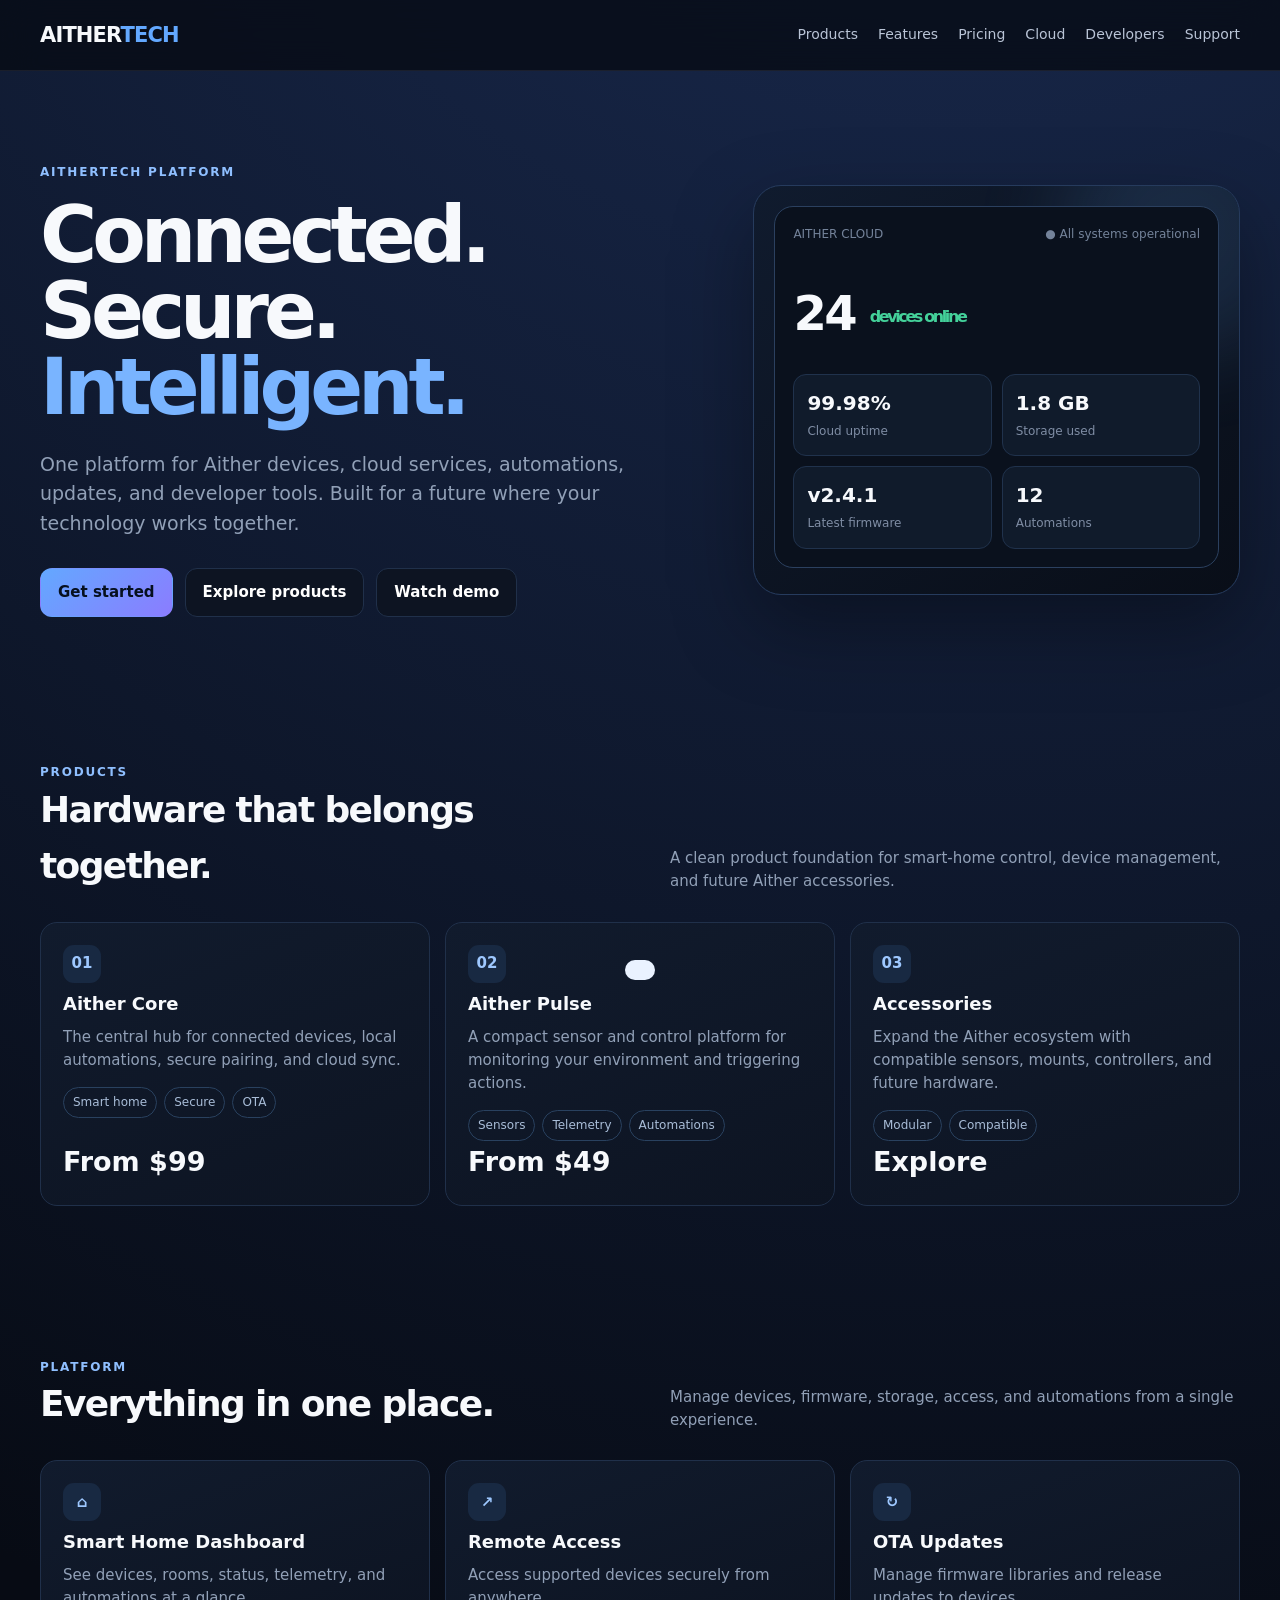
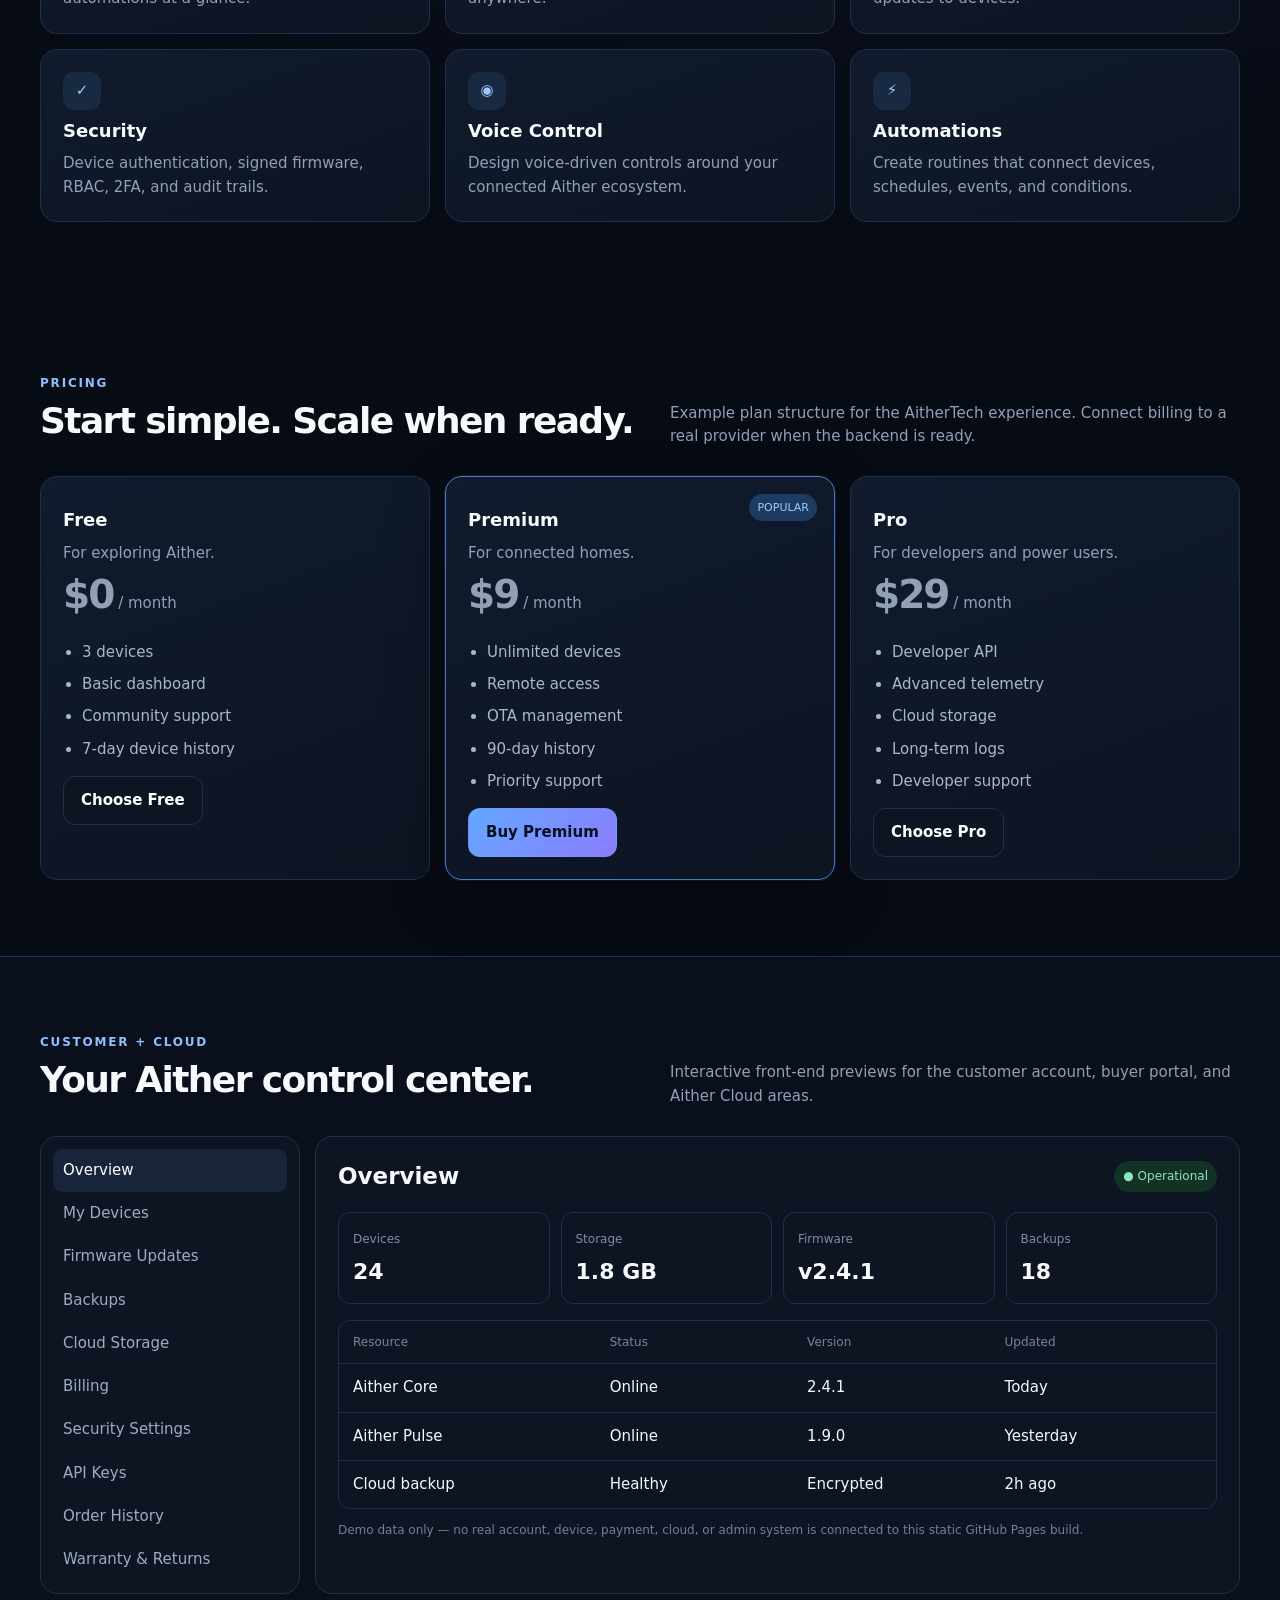
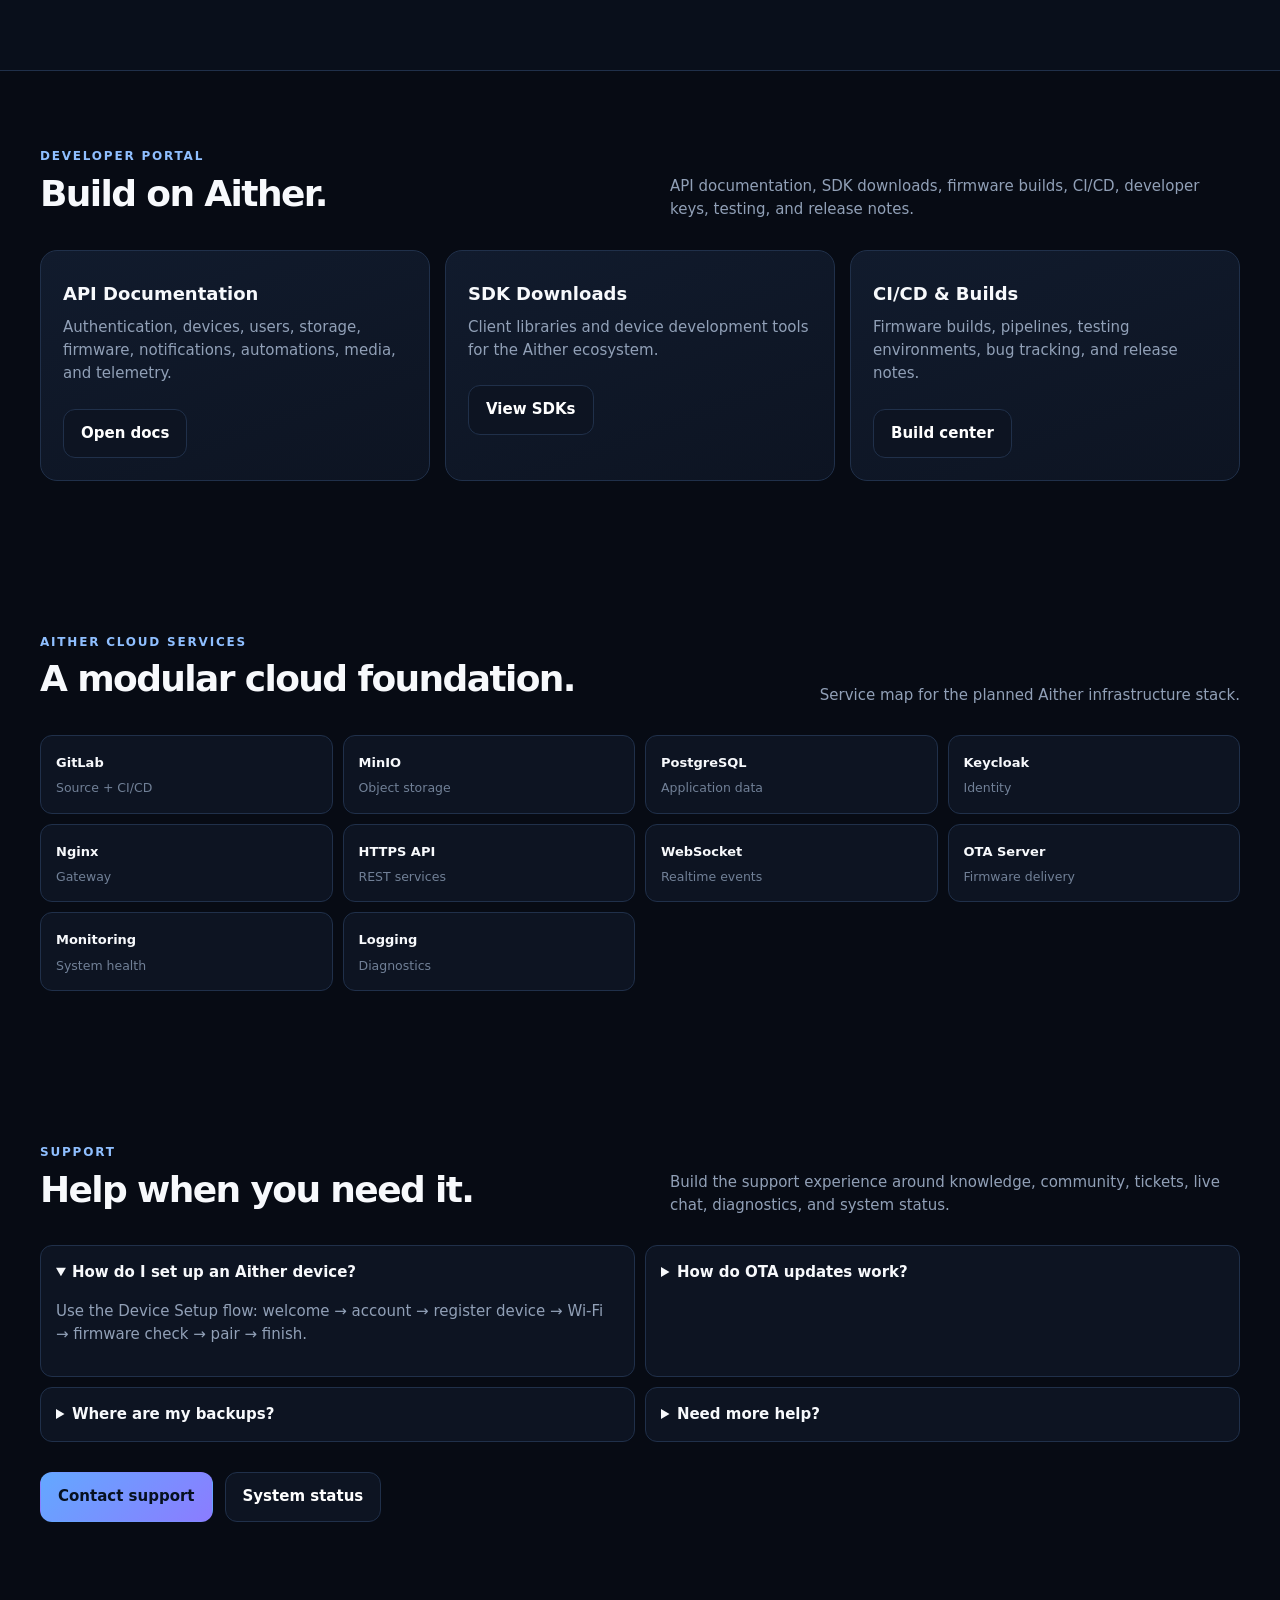
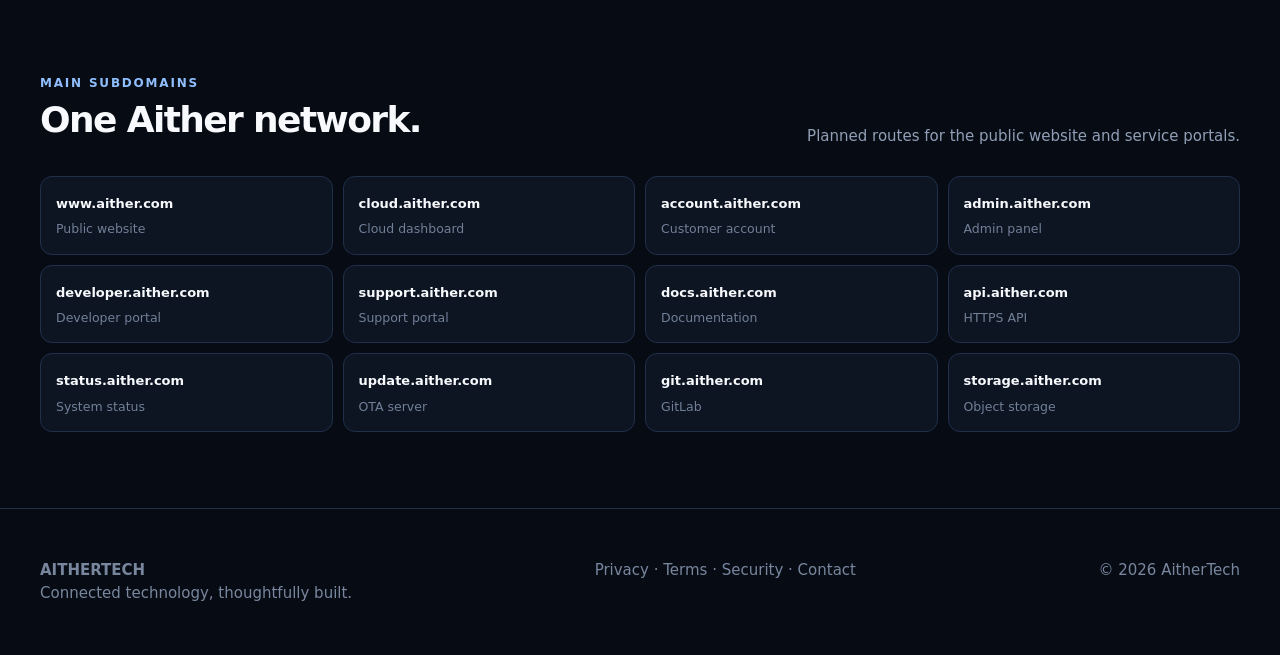
==== index.html @ 9c84d0e4 "Build AitherTech platform website" ====
<!doctype html>
<html lang="en">
<head>
<meta charset="utf-8">
<meta name="viewport" content="width=device-width,initial-scale=1,viewport-fit=cover">
<meta name="theme-color" content="#070b14">
<meta name="description" content="AitherTech — connected devices, cloud services, and developer tools.">
<title>AitherTech — Connected. Secure. Intelligent.</title>
<style>
:root{--bg:#070b14;--panel:#0d1422;--panel2:#111b2d;--text:#f7f9fc;--muted:#91a0b7;--line:#20304a;--brand:#63a8ff;--brand2:#8b7cff;--good:#44d19a;--warn:#ffc857;--danger:#ff6678;--max:1200px}*{box-sizing:border-box}html{scroll-behavior:smooth}body{margin:0;background:radial-gradient(circle at 75% -10%,#1b2d55 0,transparent 38%),var(--bg);color:var(--text);font:15px/1.55 Inter,ui-sans-serif,system-ui,-apple-system,BlinkMacSystemFont,"Segoe UI",sans-serif}button,a{font:inherit}a{color:inherit;text-decoration:none}.wrap{width:min(var(--max),calc(100% - 36px));margin:auto}.top{position:sticky;top:0;z-index:50;background:rgba(7,11,20,.78);backdrop-filter:blur(18px);border-bottom:1px solid rgba(255,255,255,.07)}.nav{height:70px;display:flex;align-items:center;gap:26px}.logo{font-weight:850;letter-spacing:-.04em;font-size:21px}.logo span{color:var(--brand)}.links{display:flex;gap:20px;margin-left:auto}.links a{color:#b9c4d6;font-size:14px}.links a:hover{color:white}.menu{display:none;background:none;border:0;color:white;font-size:24px}.hero{padding:92px 0 70px;display:grid;grid-template-columns:1.15fr .85fr;gap:55px;align-items:center}.eyebrow{color:#8fbfff;text-transform:uppercase;letter-spacing:.15em;font-weight:750;font-size:12px}.hero h1{font-size:clamp(44px,7vw,78px);line-height:.98;letter-spacing:-.065em;margin:15px 0 24px}.hero p{font-size:19px;color:var(--muted);max-width:650px}.actions{display:flex;gap:12px;flex-wrap:wrap;margin-top:30px}.btn{border:1px solid var(--line);border-radius:12px;padding:12px 17px;background:var(--panel);color:white;cursor:pointer;font-weight:700}.btn.primary{border-color:transparent;background:linear-gradient(135deg,var(--brand),var(--brand2));color:#06101f}.btn:hover{transform:translateY(-1px)}.device{min-height:410px;border:1px solid #263b5d;border-radius:28px;background:linear-gradient(145deg,#101b2e,#090e18);box-shadow:0 30px 80px rgba(0,0,0,.35);padding:20px;position:relative;overflow:hidden}.device:before{content:"";position:absolute;width:250px;height:250px;background:#6ca9ff22;filter:blur(40px);border-radius:50%;right:-70px;top:-80px}.screen{border:1px solid #2b405f;background:#0a111d;border-radius:19px;height:100%;padding:18px;position:relative}.screenbar{display:flex;justify-content:space-between;color:#74839a;font-size:12px}.metric{margin-top:32px;font-size:48px;font-weight:800;letter-spacing:-.05em}.metric small{font-size:16px;color:var(--good);vertical-align:middle}.mini-grid{display:grid;grid-template-columns:1fr 1fr;gap:10px;margin-top:24px}.mini{background:#101b2b;border:1px solid #20324c;border-radius:13px;padding:13px}.mini b{display:block;font-size:20px}.mini span{color:#7f8da4;font-size:12px}section{padding:76px 0}.section-head{display:flex;justify-content:space-between;align-items:end;gap:25px;margin-bottom:28px}.section-head h2{font-size:36px;letter-spacing:-.045em;margin:0}.section-head p{color:var(--muted);max-width:570px;margin:0}.grid{display:grid;grid-template-columns:repeat(3,1fr);gap:15px}.card{background:linear-gradient(160deg,var(--panel2),var(--panel));border:1px solid var(--line);border-radius:17px;padding:22px}.card h3{margin:7px 0 8px;font-size:18px}.card p{margin:0;color:var(--muted)}.icon{width:38px;height:38px;border-radius:11px;background:#182942;display:grid;place-items:center;color:#9ec8ff;font-weight:800}.product{min-height:240px;display:flex;flex-direction:column}.product .price{font-size:27px;font-weight:800;margin-top:auto}.pills{display:flex;flex-wrap:wrap;gap:7px;margin-top:15px}.pill{border:1px solid #29415f;border-radius:999px;padding:5px 9px;color:#a9bdd8;font-size:12px}.price-grid{grid-template-columns:repeat(3,1fr)}.price-card{position:relative}.price-card.featured{border-color:#477dc0;box-shadow:0 0 0 1px #477dc022,0 20px 60px #0005}.tag{position:absolute;right:17px;top:17px;font-size:11px;background:#1e3c61;color:#9dccff;padding:5px 8px;border-radius:999px}.price-card strong{font-size:39px;letter-spacing:-.05em}.price-card ul{padding-left:19px;color:#aab7ca}.price-card li{margin:9px 0}.portal{background:#090f1b;border-top:1px solid var(--line);border-bottom:1px solid var(--line)}.portal-grid{display:grid;grid-template-columns:260px 1fr;gap:15px}.side{background:var(--panel);border:1px solid var(--line);border-radius:17px;padding:12px;height:max-content}.side button{display:block;width:100%;text-align:left;background:none;border:0;color:#9eacc0;padding:10px;border-radius:9px;cursor:pointer}.side button.active,.side button:hover{background:#17243a;color:white}.dashboard{background:var(--panel);border:1px solid var(--line);border-radius:17px;padding:22px}.dash-top{display:flex;justify-content:space-between;gap:12px;align-items:center}.dash-top h3{margin:0;font-size:23px}.status{font-size:12px;color:#8fe6c1;background:#123226;padding:6px 9px;border-radius:999px}.stats{display:grid;grid-template-columns:repeat(4,1fr);gap:11px;margin-top:18px}.stat{border:1px solid var(--line);border-radius:12px;padding:14px}.stat span{color:#7f8ca1;font-size:12px}.stat b{display:block;font-size:22px;margin-top:4px}.table{margin-top:16px;border:1px solid var(--line);border-radius:12px;overflow:auto}.row{display:grid;grid-template-columns:1.3fr 1fr 1fr 1fr;min-width:600px;padding:12px 14px;border-bottom:1px solid var(--line)}.row:last-child{border-bottom:0}.row.head{color:#77869d;font-size:12px}.demo-note{font-size:12px;color:#708096;margin-top:12px}.subdomains{display:grid;grid-template-columns:repeat(4,1fr);gap:10px}.domain{padding:15px;border:1px solid var(--line);border-radius:12px;background:var(--panel)}.domain b{font-size:13px}.domain small{display:block;color:#718097;margin-top:4px}.faq{display:grid;grid-template-columns:1fr 1fr;gap:10px}.faq details{border:1px solid var(--line);border-radius:12px;background:var(--panel);padding:15px}.faq p{color:var(--muted)}footer{padding:50px 0;border-top:1px solid var(--line);color:#78879e}.foot{display:flex;justify-content:space-between;gap:25px;flex-wrap:wrap}.modal{position:fixed;inset:0;background:#02050bcc;backdrop-filter:blur(10px);z-index:100;display:none;place-items:center;padding:20px}.modal.open{display:grid}.modalbox{width:min(620px,100%);background:#0d1524;border:1px solid #2a3d59;border-radius:20px;padding:25px;box-shadow:0 30px 100px #0008}.modalbox h2{margin-top:0}.close{float:right;background:none;border:0;color:#8b9ab0;font-size:23px;cursor:pointer}.toast{position:fixed;bottom:20px;left:50%;transform:translateX(-50%) translateY(100px);background:#eaf2ff;color:#07101d;padding:10px 15px;border-radius:10px;font-weight:700;z-index:200;transition:.25s}.toast.show{transform:translateX(-50%) translateY(0)}@media(max-width:850px){.links{display:none}.menu{display:block;margin-left:auto}.hero{grid-template-columns:1fr;padding-top:60px}.device{min-height:330px}.grid,.price-grid{grid-template-columns:1fr 1fr}.portal-grid{grid-template-columns:1fr}.stats{grid-template-columns:1fr 1fr}.subdomains{grid-template-columns:1fr 1fr}.faq{grid-template-columns:1fr}}@media(max-width:560px){.wrap{width:min(100% - 24px,var(--max))}.nav{height:62px}.hero h1{font-size:48px}.hero p{font-size:17px}.grid,.price-grid{grid-template-columns:1fr}.section-head{display:block}.section-head h2{font-size:30px;margin-bottom:10px}.stats{grid-template-columns:1fr 1fr}.subdomains{grid-template-columns:1fr}.device{min-height:280px}.metric{font-size:38px}}
</style>
</head>
<body>
<header class="top"><div class="wrap nav"><a class="logo" href="#home">AITHER<span>TECH</span></a><nav class="links"><a href="#products">Products</a><a href="#features">Features</a><a href="#pricing">Pricing</a><a href="#cloud">Cloud</a><a href="#developers">Developers</a><a href="#support">Support</a></nav><button class="menu" onclick="toast('Mobile navigation: scroll to a section below')" aria-label="Menu">☰</button></div></header>
<main>
<section class="wrap hero" id="home"><div><div class="eyebrow">AitherTech platform</div><h1>Connected.<br>Secure.<br><span style="color:#79b4ff">Intelligent.</span></h1><p>One platform for Aither devices, cloud services, automations, updates, and developer tools. Built for a future where your technology works together.</p><div class="actions"><button class="btn primary" onclick="openModal('Get started','Choose an account or explore the AitherTech dashboard. This GitHub Pages build is a front-end demo.')">Get started</button><a class="btn" href="#products">Explore products</a><button class="btn" onclick="openModal('Demo','The interactive dashboard below demonstrates the AitherTech customer and cloud experience without connecting to a production backend.')">Watch demo</button></div></div><div class="device"><div class="screen"><div class="screenbar"><span>AITHER CLOUD</span><span>● All systems operational</span></div><div class="metric">24 <small>devices online</small></div><div class="mini-grid"><div class="mini"><b>99.98%</b><span>Cloud uptime</span></div><div class="mini"><b>1.8 GB</b><span>Storage used</span></div><div class="mini"><b>v2.4.1</b><span>Latest firmware</span></div><div class="mini"><b>12</b><span>Automations</span></div></div></div></div></section>
<section id="products"><div class="wrap"><div class="section-head"><div><div class="eyebrow">Products</div><h2>Hardware that belongs together.</h2></div><p>A clean product foundation for smart-home control, device management, and future Aither accessories.</p></div><div class="grid"><article class="card product"><div class="icon">01</div><h3>Aither Core</h3><p>The central hub for connected devices, local automations, secure pairing, and cloud sync.</p><div class="pills"><span class="pill">Smart home</span><span class="pill">Secure</span><span class="pill">OTA</span></div><div class="price">From $99</div></article><article class="card product"><div class="icon">02</div><h3>Aither Pulse</h3><p>A compact sensor and control platform for monitoring your environment and triggering actions.</p><div class="pills"><span class="pill">Sensors</span><span class="pill">Telemetry</span><span class="pill">Automations</span></div><div class="price">From $49</div></article><article class="card product"><div class="icon">03</div><h3>Accessories</h3><p>Expand the Aither ecosystem with compatible sensors, mounts, controllers, and future hardware.</p><div class="pills"><span class="pill">Modular</span><span class="pill">Compatible</span></div><div class="price">Explore</div></article></div></div></section>
<section id="features"><div class="wrap"><div class="section-head"><div><div class="eyebrow">Platform</div><h2>Everything in one place.</h2></div><p>Manage devices, firmware, storage, access, and automations from a single experience.</p></div><div class="grid"><div class="card"><div class="icon">⌂</div><h3>Smart Home Dashboard</h3><p>See devices, rooms, status, telemetry, and automations at a glance.</p></div><div class="card"><div class="icon">↗</div><h3>Remote Access</h3><p>Access supported devices securely from anywhere.</p></div><div class="card"><div class="icon">↻</div><h3>OTA Updates</h3><p>Manage firmware libraries and release updates to devices.</p></div><div class="card"><div class="icon">✓</div><h3>Security</h3><p>Device authentication, signed firmware, RBAC, 2FA, and audit trails.</p></div><div class="card"><div class="icon">◉</div><h3>Voice Control</h3><p>Design voice-driven controls around your connected Aither ecosystem.</p></div><div class="card"><div class="icon">⚡</div><h3>Automations</h3><p>Create routines that connect devices, schedules, events, and conditions.</p></div></div></div></section>
<section id="pricing"><div class="wrap"><div class="section-head"><div><div class="eyebrow">Pricing</div><h2>Start simple. Scale when ready.</h2></div><p>Example plan structure for the AitherTech experience. Connect billing to a real provider when the backend is ready.</p></div><div class="grid price-grid"><article class="card price-card"><h3>Free</h3><p>For exploring Aither.</p><p><strong>$0</strong> / month</p><ul><li>3 devices</li><li>Basic dashboard</li><li>Community support</li><li>7-day device history</li></ul><button class="btn" onclick="toast('Free plan selected')">Choose Free</button></article><article class="card price-card featured"><span class="tag">POPULAR</span><h3>Premium</h3><p>For connected homes.</p><p><strong>$9</strong> / month</p><ul><li>Unlimited devices</li><li>Remote access</li><li>OTA management</li><li>90-day history</li><li>Priority support</li></ul><button class="btn primary" onclick="toast('Premium checkout is ready for backend integration')">Buy Premium</button></article><article class="card price-card"><h3>Pro</h3><p>For developers and power users.</p><p><strong>$29</strong> / month</p><ul><li>Developer API</li><li>Advanced telemetry</li><li>Cloud storage</li><li>Long-term logs</li><li>Developer support</li></ul><button class="btn" onclick="toast('Pro plan selected')">Choose Pro</button></article></div></div></section>
<section class="portal" id="cloud"><div class="wrap"><div class="section-head"><div><div class="eyebrow">Customer + Cloud</div><h2>Your Aither control center.</h2></div><p>Interactive front-end previews for the customer account, buyer portal, and Aither Cloud areas.</p></div><div class="portal-grid"><aside class="side"><button class="active" data-view="Overview">Overview</button><button data-view="My Devices">My Devices</button><button data-view="Firmware Updates">Firmware Updates</button><button data-view="Backups">Backups</button><button data-view="Cloud Storage">Cloud Storage</button><button data-view="Billing">Billing</button><button data-view="Security Settings">Security Settings</button><button data-view="API Keys">API Keys</button><button data-view="Orders">Order History</button><button data-view="Warranty">Warranty & Returns</button></aside><div class="dashboard"><div class="dash-top"><h3 id="viewTitle">Overview</h3><span class="status">● Operational</span></div><div class="stats"><div class="stat"><span>Devices</span><b>24</b></div><div class="stat"><span>Storage</span><b>1.8 GB</b></div><div class="stat"><span>Firmware</span><b>v2.4.1</b></div><div class="stat"><span>Backups</span><b>18</b></div></div><div class="table"><div class="row head"><span>Resource</span><span>Status</span><span>Version</span><span>Updated</span></div><div class="row"><span>Aither Core</span><span>Online</span><span>2.4.1</span><span>Today</span></div><div class="row"><span>Aither Pulse</span><span>Online</span><span>1.9.0</span><span>Yesterday</span></div><div class="row"><span>Cloud backup</span><span>Healthy</span><span>Encrypted</span><span>2h ago</span></div></div><div class="demo-note">Demo data only — no real account, device, payment, cloud, or admin system is connected to this static GitHub Pages build.</div></div></div></div></section>
<section id="developers"><div class="wrap"><div class="section-head"><div><div class="eyebrow">Developer Portal</div><h2>Build on Aither.</h2></div><p>API documentation, SDK downloads, firmware builds, CI/CD, developer keys, testing, and release notes.</p></div><div class="grid"><div class="card"><h3>API Documentation</h3><p>Authentication, devices, users, storage, firmware, notifications, automations, media, and telemetry.</p><br><button class="btn" onclick="toast('Documentation portal coming next')">Open docs</button></div><div class="card"><h3>SDK Downloads</h3><p>Client libraries and device development tools for the Aither ecosystem.</p><br><button class="btn" onclick="toast('SDK downloads coming next')">View SDKs</button></div><div class="card"><h3>CI/CD & Builds</h3><p>Firmware builds, pipelines, testing environments, bug tracking, and release notes.</p><br><button class="btn" onclick="toast('Developer build center coming next')">Build center</button></div></div></div></section>
<section><div class="wrap"><div class="section-head"><div><div class="eyebrow">Aither Cloud Services</div><h2>A modular cloud foundation.</h2></div><p>Service map for the planned Aither infrastructure stack.</p></div><div class="subdomains"><div class="domain"><b>GitLab</b><small>Source + CI/CD</small></div><div class="domain"><b>MinIO</b><small>Object storage</small></div><div class="domain"><b>PostgreSQL</b><small>Application data</small></div><div class="domain"><b>Keycloak</b><small>Identity</small></div><div class="domain"><b>Nginx</b><small>Gateway</small></div><div class="domain"><b>HTTPS API</b><small>REST services</small></div><div class="domain"><b>WebSocket</b><small>Realtime events</small></div><div class="domain"><b>OTA Server</b><small>Firmware delivery</small></div><div class="domain"><b>Monitoring</b><small>System health</small></div><div class="domain"><b>Logging</b><small>Diagnostics</small></div></div></div></section>
<section id="support"><div class="wrap"><div class="section-head"><div><div class="eyebrow">Support</div><h2>Help when you need it.</h2></div><p>Build the support experience around knowledge, community, tickets, live chat, diagnostics, and system status.</p></div><div class="faq"><details open><summary><b>How do I set up an Aither device?</b></summary><p>Use the Device Setup flow: welcome → account → register device → Wi-Fi → firmware check → pair → finish.</p></details><details><summary><b>How do OTA updates work?</b></summary><p>Firmware is published to the firmware library, reviewed, and released to eligible devices.</p></details><details><summary><b>Where are my backups?</b></summary><p>Backups appear in Aither Cloud under Device Backups. Production storage is not connected in this demo.</p></details><details><summary><b>Need more help?</b></summary><p>Use the contact button below to start a support request workflow.</p></details></div><div class="actions"><button class="btn primary" onclick="openModal('Contact Support','Support ticket, live chat, remote diagnostics, and system status can be connected here.')">Contact support</button><button class="btn" onclick="toast('System status: all demo services operational')">System status</button></div></div></section>
<section><div class="wrap"><div class="section-head"><div><div class="eyebrow">Main Subdomains</div><h2>One Aither network.</h2></div><p>Planned routes for the public website and service portals.</p></div><div class="subdomains"><div class="domain"><b>www.aither.com</b><small>Public website</small></div><div class="domain"><b>cloud.aither.com</b><small>Cloud dashboard</small></div><div class="domain"><b>account.aither.com</b><small>Customer account</small></div><div class="domain"><b>admin.aither.com</b><small>Admin panel</small></div><div class="domain"><b>developer.aither.com</b><small>Developer portal</small></div><div class="domain"><b>support.aither.com</b><small>Support portal</small></div><div class="domain"><b>docs.aither.com</b><small>Documentation</small></div><div class="domain"><b>api.aither.com</b><small>HTTPS API</small></div><div class="domain"><b>status.aither.com</b><small>System status</small></div><div class="domain"><b>update.aither.com</b><small>OTA server</small></div><div class="domain"><b>git.aither.com</b><small>GitLab</small></div><div class="domain"><b>storage.aither.com</b><small>Object storage</small></div></div></div></section>
</main>
<footer><div class="wrap foot"><div><b>AITHERTECH</b><div>Connected technology, thoughtfully built.</div></div><div>Privacy · Terms · Security · Contact</div><div>© 2026 AitherTech</div></div></footer>
<div class="modal" id="modal" onclick="if(event.target===this)closeModal()"><div class="modalbox"><button class="close" onclick="closeModal()">×</button><h2 id="modalTitle"></h2><p id="modalText"></p><button class="btn primary" onclick="closeModal()">Continue</button></div></div><div class="toast" id="toast"></div>
<script>
const toastEl=document.getElementById('toast');let toastTimer;function toast(msg){toastEl.textContent=msg;toastEl.classList.add('show');clearTimeout(toastTimer);toastTimer=setTimeout(()=>toastEl.classList.remove('show'),2600)}function openModal(title,text){document.getElementById('modalTitle').textContent=title;document.getElementById('modalText').textContent=text;document.getElementById('modal').classList.add('open')}function closeModal(){document.getElementById('modal').classList.remove('open')}
document.querySelectorAll('.side button').forEach(b=>b.addEventListener('click',()=>{document.querySelectorAll('.side button').forEach(x=>x.classList.remove('active'));b.classList.add('active');document.getElementById('viewTitle').textContent=b.dataset.view;toast(b.dataset.view+' opened')}));
</script>
</body>
</html>
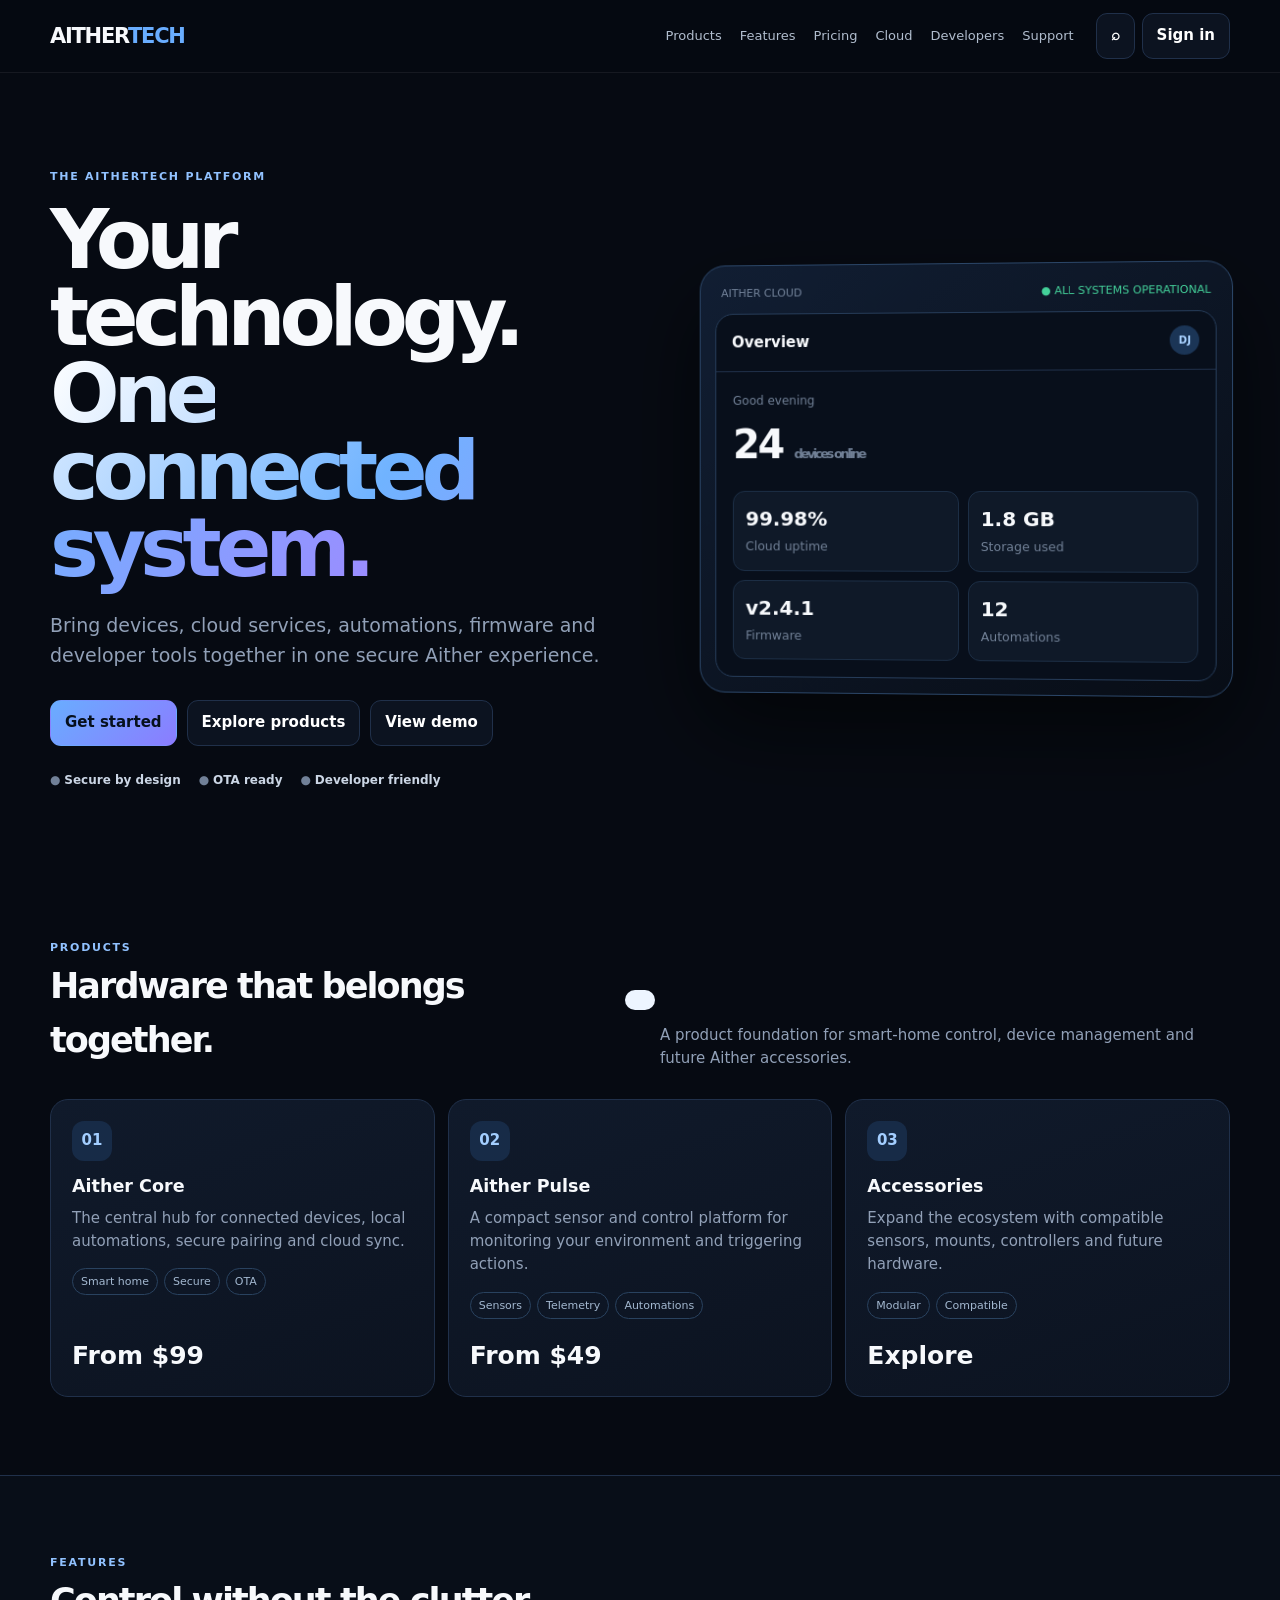
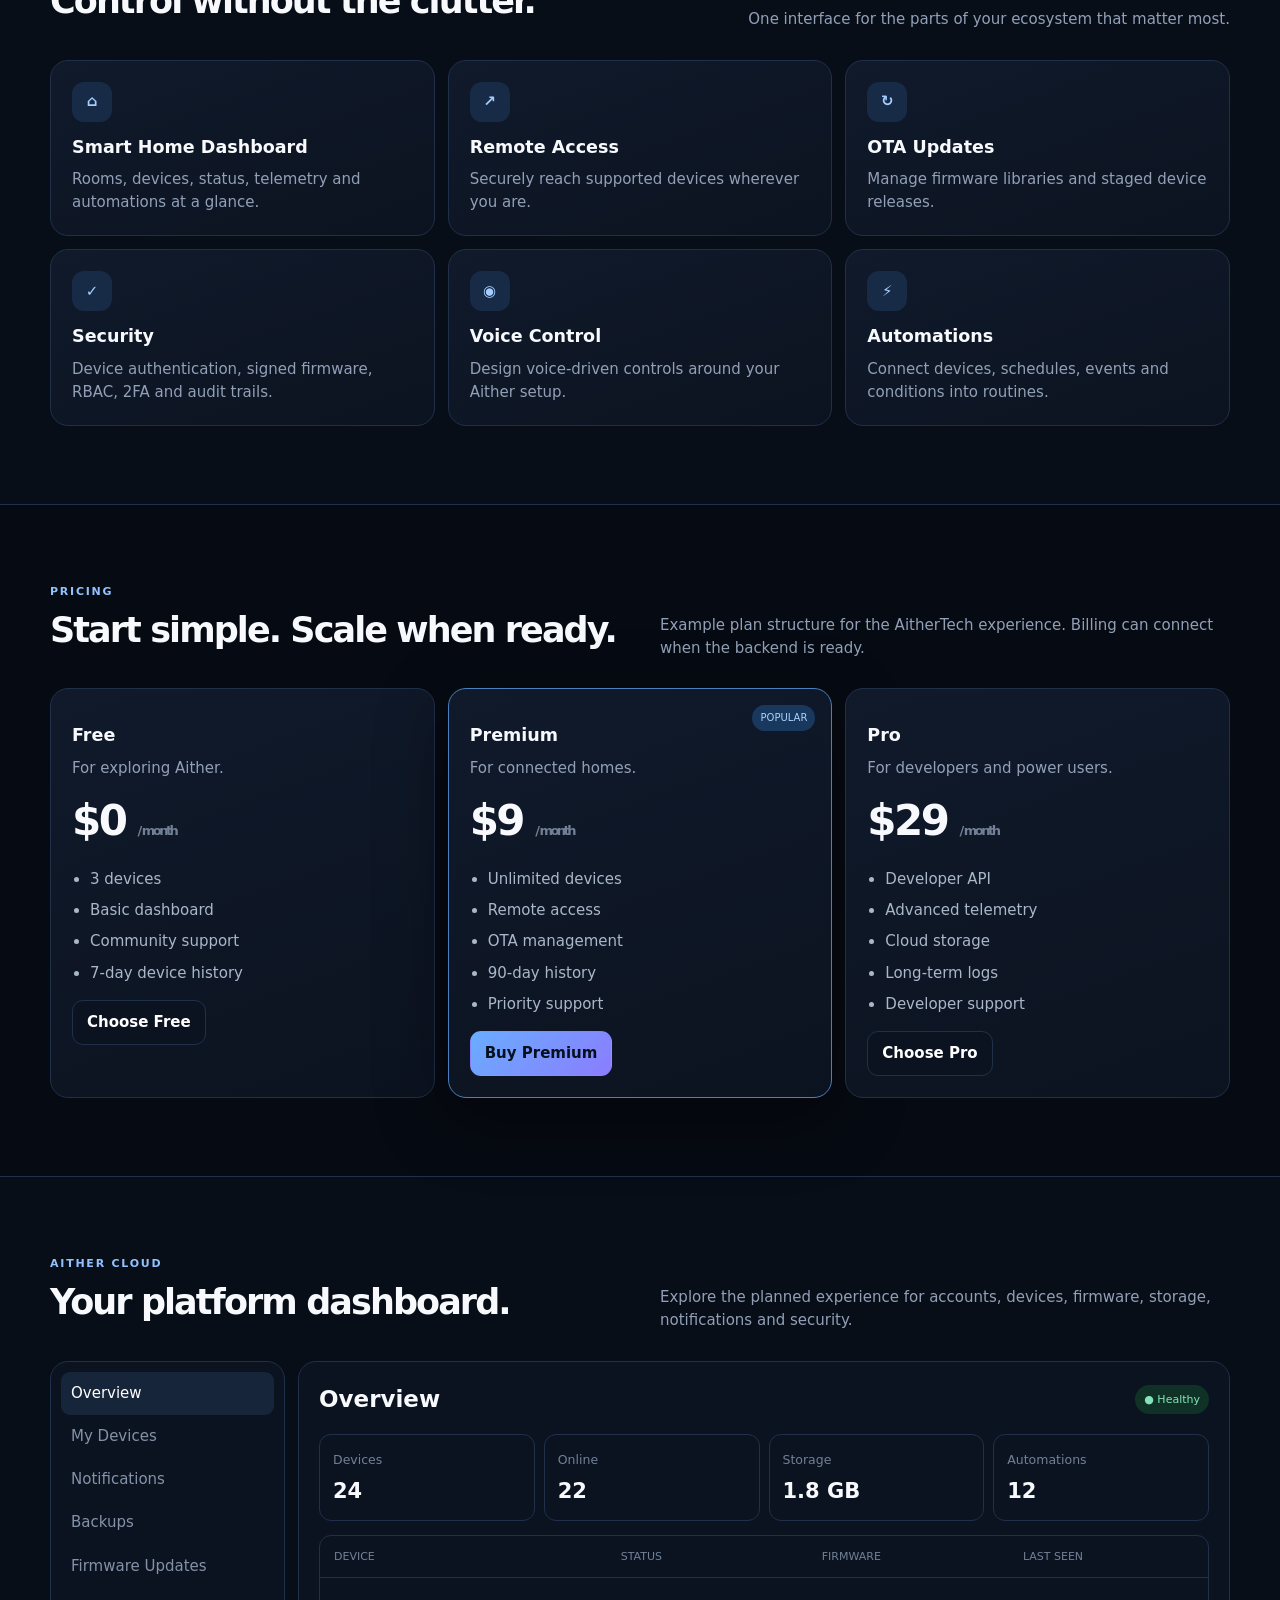
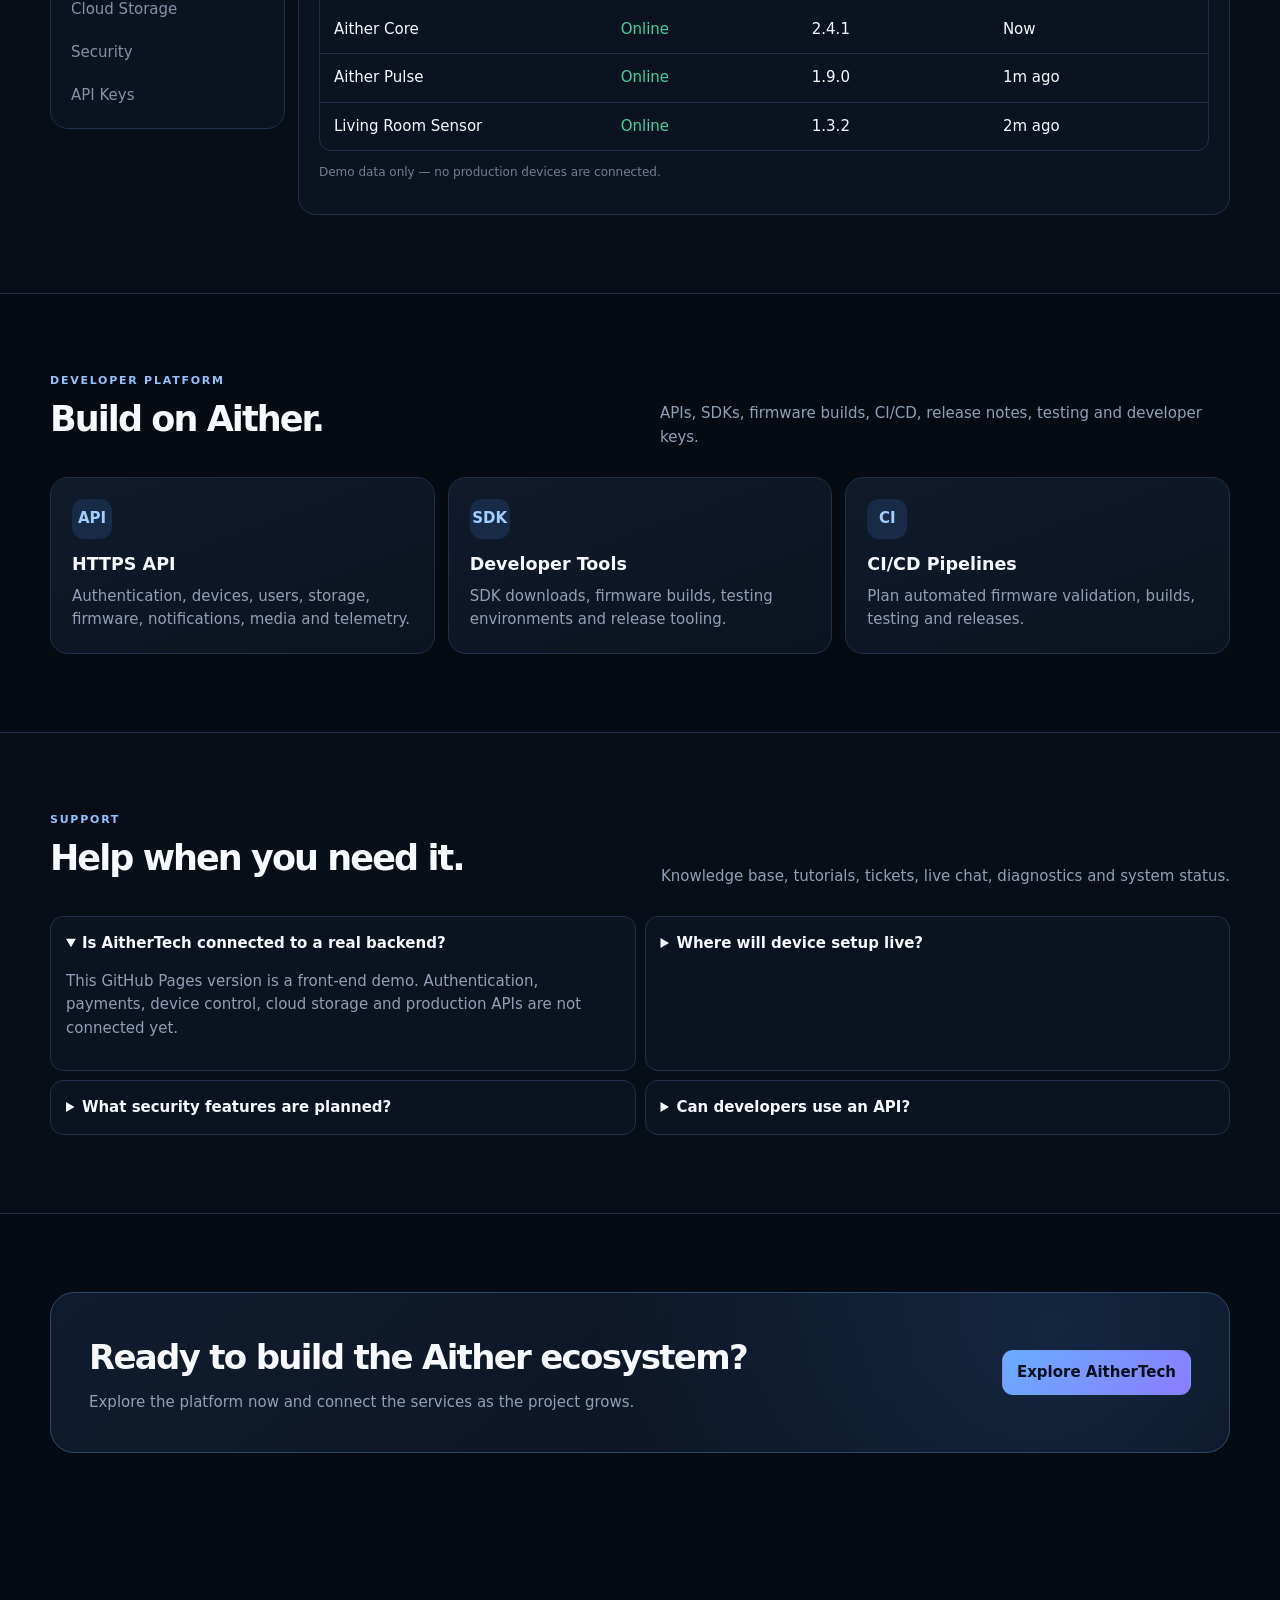
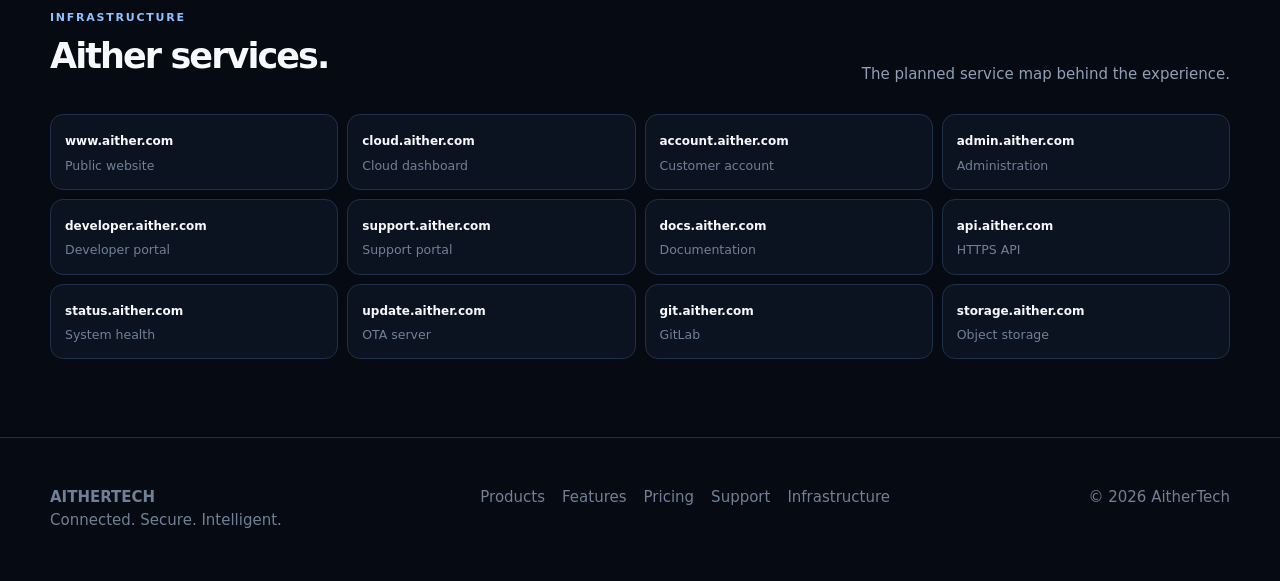
==== commit ca21abcb: "AitherTech v2.1 visual and UX upgrade" ====
--- a/index.html
+++ b/index.html
@@ -1,33 +1,15 @@
-<!doctype html>
-<html lang="en">
-<head>
-<meta charset="utf-8">
-<meta name="viewport" content="width=device-width,initial-scale=1,viewport-fit=cover">
-<meta name="theme-color" content="#070b14">
-<meta name="description" content="AitherTech — connected devices, cloud services, and developer tools.">
-<title>AitherTech — Connected. Secure. Intelligent.</title>
-<style>
-:root{--bg:#070b14;--panel:#0d1422;--panel2:#111b2d;--text:#f7f9fc;--muted:#91a0b7;--line:#20304a;--brand:#63a8ff;--brand2:#8b7cff;--good:#44d19a;--warn:#ffc857;--danger:#ff6678;--max:1200px}*{box-sizing:border-box}html{scroll-behavior:smooth}body{margin:0;background:radial-gradient(circle at 75% -10%,#1b2d55 0,transparent 38%),var(--bg);color:var(--text);font:15px/1.55 Inter,ui-sans-serif,system-ui,-apple-system,BlinkMacSystemFont,"Segoe UI",sans-serif}button,a{font:inherit}a{color:inherit;text-decoration:none}.wrap{width:min(var(--max),calc(100% - 36px));margin:auto}.top{position:sticky;top:0;z-index:50;background:rgba(7,11,20,.78);backdrop-filter:blur(18px);border-bottom:1px solid rgba(255,255,255,.07)}.nav{height:70px;display:flex;align-items:center;gap:26px}.logo{font-weight:850;letter-spacing:-.04em;font-size:21px}.logo span{color:var(--brand)}.links{display:flex;gap:20px;margin-left:auto}.links a{color:#b9c4d6;font-size:14px}.links a:hover{color:white}.menu{display:none;background:none;border:0;color:white;font-size:24px}.hero{padding:92px 0 70px;display:grid;grid-template-columns:1.15fr .85fr;gap:55px;align-items:center}.eyebrow{color:#8fbfff;text-transform:uppercase;letter-spacing:.15em;font-weight:750;font-size:12px}.hero h1{font-size:clamp(44px,7vw,78px);line-height:.98;letter-spacing:-.065em;margin:15px 0 24px}.hero p{font-size:19px;color:var(--muted);max-width:650px}.actions{display:flex;gap:12px;flex-wrap:wrap;margin-top:30px}.btn{border:1px solid var(--line);border-radius:12px;padding:12px 17px;background:var(--panel);color:white;cursor:pointer;font-weight:700}.btn.primary{border-color:transparent;background:linear-gradient(135deg,var(--brand),var(--brand2));color:#06101f}.btn:hover{transform:translateY(-1px)}.device{min-height:410px;border:1px solid #263b5d;border-radius:28px;background:linear-gradient(145deg,#101b2e,#090e18);box-shadow:0 30px 80px rgba(0,0,0,.35);padding:20px;position:relative;overflow:hidden}.device:before{content:"";position:absolute;width:250px;height:250px;background:#6ca9ff22;filter:blur(40px);border-radius:50%;right:-70px;top:-80px}.screen{border:1px solid #2b405f;background:#0a111d;border-radius:19px;height:100%;padding:18px;position:relative}.screenbar{display:flex;justify-content:space-between;color:#74839a;font-size:12px}.metric{margin-top:32px;font-size:48px;font-weight:800;letter-spacing:-.05em}.metric small{font-size:16px;color:var(--good);vertical-align:middle}.mini-grid{display:grid;grid-template-columns:1fr 1fr;gap:10px;margin-top:24px}.mini{background:#101b2b;border:1px solid #20324c;border-radius:13px;padding:13px}.mini b{display:block;font-size:20px}.mini span{color:#7f8da4;font-size:12px}section{padding:76px 0}.section-head{display:flex;justify-content:space-between;align-items:end;gap:25px;margin-bottom:28px}.section-head h2{font-size:36px;letter-spacing:-.045em;margin:0}.section-head p{color:var(--muted);max-width:570px;margin:0}.grid{display:grid;grid-template-columns:repeat(3,1fr);gap:15px}.card{background:linear-gradient(160deg,var(--panel2),var(--panel));border:1px solid var(--line);border-radius:17px;padding:22px}.card h3{margin:7px 0 8px;font-size:18px}.card p{margin:0;color:var(--muted)}.icon{width:38px;height:38px;border-radius:11px;background:#182942;display:grid;place-items:center;color:#9ec8ff;font-weight:800}.product{min-height:240px;display:flex;flex-direction:column}.product .price{font-size:27px;font-weight:800;margin-top:auto}.pills{display:flex;flex-wrap:wrap;gap:7px;margin-top:15px}.pill{border:1px solid #29415f;border-radius:999px;padding:5px 9px;color:#a9bdd8;font-size:12px}.price-grid{grid-template-columns:repeat(3,1fr)}.price-card{position:relative}.price-card.featured{border-color:#477dc0;box-shadow:0 0 0 1px #477dc022,0 20px 60px #0005}.tag{position:absolute;right:17px;top:17px;font-size:11px;background:#1e3c61;color:#9dccff;padding:5px 8px;border-radius:999px}.price-card strong{font-size:39px;letter-spacing:-.05em}.price-card ul{padding-left:19px;color:#aab7ca}.price-card li{margin:9px 0}.portal{background:#090f1b;border-top:1px solid var(--line);border-bottom:1px solid var(--line)}.portal-grid{display:grid;grid-template-columns:260px 1fr;gap:15px}.side{background:var(--panel);border:1px solid var(--line);border-radius:17px;padding:12px;height:max-content}.side button{display:block;width:100%;text-align:left;background:none;border:0;color:#9eacc0;padding:10px;border-radius:9px;cursor:pointer}.side button.active,.side button:hover{background:#17243a;color:white}.dashboard{background:var(--panel);border:1px solid var(--line);border-radius:17px;padding:22px}.dash-top{display:flex;justify-content:space-between;gap:12px;align-items:center}.dash-top h3{margin:0;font-size:23px}.status{font-size:12px;color:#8fe6c1;background:#123226;padding:6px 9px;border-radius:999px}.stats{display:grid;grid-template-columns:repeat(4,1fr);gap:11px;margin-top:18px}.stat{border:1px solid var(--line);border-radius:12px;padding:14px}.stat span{color:#7f8ca1;font-size:12px}.stat b{display:block;font-size:22px;margin-top:4px}.table{margin-top:16px;border:1px solid var(--line);border-radius:12px;overflow:auto}.row{display:grid;grid-template-columns:1.3fr 1fr 1fr 1fr;min-width:600px;padding:12px 14px;border-bottom:1px solid var(--line)}.row:last-child{border-bottom:0}.row.head{color:#77869d;font-size:12px}.demo-note{font-size:12px;color:#708096;margin-top:12px}.subdomains{display:grid;grid-template-columns:repeat(4,1fr);gap:10px}.domain{padding:15px;border:1px solid var(--line);border-radius:12px;background:var(--panel)}.domain b{font-size:13px}.domain small{display:block;color:#718097;margin-top:4px}.faq{display:grid;grid-template-columns:1fr 1fr;gap:10px}.faq details{border:1px solid var(--line);border-radius:12px;background:var(--panel);padding:15px}.faq p{color:var(--muted)}footer{padding:50px 0;border-top:1px solid var(--line);color:#78879e}.foot{display:flex;justify-content:space-between;gap:25px;flex-wrap:wrap}.modal{position:fixed;inset:0;background:#02050bcc;backdrop-filter:blur(10px);z-index:100;display:none;place-items:center;padding:20px}.modal.open{display:grid}.modalbox{width:min(620px,100%);background:#0d1524;border:1px solid #2a3d59;border-radius:20px;padding:25px;box-shadow:0 30px 100px #0008}.modalbox h2{margin-top:0}.close{float:right;background:none;border:0;color:#8b9ab0;font-size:23px;cursor:pointer}.toast{position:fixed;bottom:20px;left:50%;transform:translateX(-50%) translateY(100px);background:#eaf2ff;color:#07101d;padding:10px 15px;border-radius:10px;font-weight:700;z-index:200;transition:.25s}.toast.show{transform:translateX(-50%) translateY(0)}@media(max-width:850px){.links{display:none}.menu{display:block;margin-left:auto}.hero{grid-template-columns:1fr;padding-top:60px}.device{min-height:330px}.grid,.price-grid{grid-template-columns:1fr 1fr}.portal-grid{grid-template-columns:1fr}.stats{grid-template-columns:1fr 1fr}.subdomains{grid-template-columns:1fr 1fr}.faq{grid-template-columns:1fr}}@media(max-width:560px){.wrap{width:min(100% - 24px,var(--max))}.nav{height:62px}.hero h1{font-size:48px}.hero p{font-size:17px}.grid,.price-grid{grid-template-columns:1fr}.section-head{display:block}.section-head h2{font-size:30px;margin-bottom:10px}.stats{grid-template-columns:1fr 1fr}.subdomains{grid-template-columns:1fr}.device{min-height:280px}.metric{font-size:38px}}
-</style>
-</head>
-<body>
-<header class="top"><div class="wrap nav"><a class="logo" href="#home">AITHER<span>TECH</span></a><nav class="links"><a href="#products">Products</a><a href="#features">Features</a><a href="#pricing">Pricing</a><a href="#cloud">Cloud</a><a href="#developers">Developers</a><a href="#support">Support</a></nav><button class="menu" onclick="toast('Mobile navigation: scroll to a section below')" aria-label="Menu">☰</button></div></header>
-<main>
-<section class="wrap hero" id="home"><div><div class="eyebrow">AitherTech platform</div><h1>Connected.<br>Secure.<br><span style="color:#79b4ff">Intelligent.</span></h1><p>One platform for Aither devices, cloud services, automations, updates, and developer tools. Built for a future where your technology works together.</p><div class="actions"><button class="btn primary" onclick="openModal('Get started','Choose an account or explore the AitherTech dashboard. This GitHub Pages build is a front-end demo.')">Get started</button><a class="btn" href="#products">Explore products</a><button class="btn" onclick="openModal('Demo','The interactive dashboard below demonstrates the AitherTech customer and cloud experience without connecting to a production backend.')">Watch demo</button></div></div><div class="device"><div class="screen"><div class="screenbar"><span>AITHER CLOUD</span><span>● All systems operational</span></div><div class="metric">24 <small>devices online</small></div><div class="mini-grid"><div class="mini"><b>99.98%</b><span>Cloud uptime</span></div><div class="mini"><b>1.8 GB</b><span>Storage used</span></div><div class="mini"><b>v2.4.1</b><span>Latest firmware</span></div><div class="mini"><b>12</b><span>Automations</span></div></div></div></div></section>
-<section id="products"><div class="wrap"><div class="section-head"><div><div class="eyebrow">Products</div><h2>Hardware that belongs together.</h2></div><p>A clean product foundation for smart-home control, device management, and future Aither accessories.</p></div><div class="grid"><article class="card product"><div class="icon">01</div><h3>Aither Core</h3><p>The central hub for connected devices, local automations, secure pairing, and cloud sync.</p><div class="pills"><span class="pill">Smart home</span><span class="pill">Secure</span><span class="pill">OTA</span></div><div class="price">From $99</div></article><article class="card product"><div class="icon">02</div><h3>Aither Pulse</h3><p>A compact sensor and control platform for monitoring your environment and triggering actions.</p><div class="pills"><span class="pill">Sensors</span><span class="pill">Telemetry</span><span class="pill">Automations</span></div><div class="price">From $49</div></article><article class="card product"><div class="icon">03</div><h3>Accessories</h3><p>Expand the Aither ecosystem with compatible sensors, mounts, controllers, and future hardware.</p><div class="pills"><span class="pill">Modular</span><span class="pill">Compatible</span></div><div class="price">Explore</div></article></div></div></section>
-<section id="features"><div class="wrap"><div class="section-head"><div><div class="eyebrow">Platform</div><h2>Everything in one place.</h2></div><p>Manage devices, firmware, storage, access, and automations from a single experience.</p></div><div class="grid"><div class="card"><div class="icon">⌂</div><h3>Smart Home Dashboard</h3><p>See devices, rooms, status, telemetry, and automations at a glance.</p></div><div class="card"><div class="icon">↗</div><h3>Remote Access</h3><p>Access supported devices securely from anywhere.</p></div><div class="card"><div class="icon">↻</div><h3>OTA Updates</h3><p>Manage firmware libraries and release updates to devices.</p></div><div class="card"><div class="icon">✓</div><h3>Security</h3><p>Device authentication, signed firmware, RBAC, 2FA, and audit trails.</p></div><div class="card"><div class="icon">◉</div><h3>Voice Control</h3><p>Design voice-driven controls around your connected Aither ecosystem.</p></div><div class="card"><div class="icon">⚡</div><h3>Automations</h3><p>Create routines that connect devices, schedules, events, and conditions.</p></div></div></div></section>
-<section id="pricing"><div class="wrap"><div class="section-head"><div><div class="eyebrow">Pricing</div><h2>Start simple. Scale when ready.</h2></div><p>Example plan structure for the AitherTech experience. Connect billing to a real provider when the backend is ready.</p></div><div class="grid price-grid"><article class="card price-card"><h3>Free</h3><p>For exploring Aither.</p><p><strong>$0</strong> / month</p><ul><li>3 devices</li><li>Basic dashboard</li><li>Community support</li><li>7-day device history</li></ul><button class="btn" onclick="toast('Free plan selected')">Choose Free</button></article><article class="card price-card featured"><span class="tag">POPULAR</span><h3>Premium</h3><p>For connected homes.</p><p><strong>$9</strong> / month</p><ul><li>Unlimited devices</li><li>Remote access</li><li>OTA management</li><li>90-day history</li><li>Priority support</li></ul><button class="btn primary" onclick="toast('Premium checkout is ready for backend integration')">Buy Premium</button></article><article class="card price-card"><h3>Pro</h3><p>For developers and power users.</p><p><strong>$29</strong> / month</p><ul><li>Developer API</li><li>Advanced telemetry</li><li>Cloud storage</li><li>Long-term logs</li><li>Developer support</li></ul><button class="btn" onclick="toast('Pro plan selected')">Choose Pro</button></article></div></div></section>
-<section class="portal" id="cloud"><div class="wrap"><div class="section-head"><div><div class="eyebrow">Customer + Cloud</div><h2>Your Aither control center.</h2></div><p>Interactive front-end previews for the customer account, buyer portal, and Aither Cloud areas.</p></div><div class="portal-grid"><aside class="side"><button class="active" data-view="Overview">Overview</button><button data-view="My Devices">My Devices</button><button data-view="Firmware Updates">Firmware Updates</button><button data-view="Backups">Backups</button><button data-view="Cloud Storage">Cloud Storage</button><button data-view="Billing">Billing</button><button data-view="Security Settings">Security Settings</button><button data-view="API Keys">API Keys</button><button data-view="Orders">Order History</button><button data-view="Warranty">Warranty & Returns</button></aside><div class="dashboard"><div class="dash-top"><h3 id="viewTitle">Overview</h3><span class="status">● Operational</span></div><div class="stats"><div class="stat"><span>Devices</span><b>24</b></div><div class="stat"><span>Storage</span><b>1.8 GB</b></div><div class="stat"><span>Firmware</span><b>v2.4.1</b></div><div class="stat"><span>Backups</span><b>18</b></div></div><div class="table"><div class="row head"><span>Resource</span><span>Status</span><span>Version</span><span>Updated</span></div><div class="row"><span>Aither Core</span><span>Online</span><span>2.4.1</span><span>Today</span></div><div class="row"><span>Aither Pulse</span><span>Online</span><span>1.9.0</span><span>Yesterday</span></div><div class="row"><span>Cloud backup</span><span>Healthy</span><span>Encrypted</span><span>2h ago</span></div></div><div class="demo-note">Demo data only — no real account, device, payment, cloud, or admin system is connected to this static GitHub Pages build.</div></div></div></div></section>
-<section id="developers"><div class="wrap"><div class="section-head"><div><div class="eyebrow">Developer Portal</div><h2>Build on Aither.</h2></div><p>API documentation, SDK downloads, firmware builds, CI/CD, developer keys, testing, and release notes.</p></div><div class="grid"><div class="card"><h3>API Documentation</h3><p>Authentication, devices, users, storage, firmware, notifications, automations, media, and telemetry.</p><br><button class="btn" onclick="toast('Documentation portal coming next')">Open docs</button></div><div class="card"><h3>SDK Downloads</h3><p>Client libraries and device development tools for the Aither ecosystem.</p><br><button class="btn" onclick="toast('SDK downloads coming next')">View SDKs</button></div><div class="card"><h3>CI/CD & Builds</h3><p>Firmware builds, pipelines, testing environments, bug tracking, and release notes.</p><br><button class="btn" onclick="toast('Developer build center coming next')">Build center</button></div></div></div></section>
-<section><div class="wrap"><div class="section-head"><div><div class="eyebrow">Aither Cloud Services</div><h2>A modular cloud foundation.</h2></div><p>Service map for the planned Aither infrastructure stack.</p></div><div class="subdomains"><div class="domain"><b>GitLab</b><small>Source + CI/CD</small></div><div class="domain"><b>MinIO</b><small>Object storage</small></div><div class="domain"><b>PostgreSQL</b><small>Application data</small></div><div class="domain"><b>Keycloak</b><small>Identity</small></div><div class="domain"><b>Nginx</b><small>Gateway</small></div><div class="domain"><b>HTTPS API</b><small>REST services</small></div><div class="domain"><b>WebSocket</b><small>Realtime events</small></div><div class="domain"><b>OTA Server</b><small>Firmware delivery</small></div><div class="domain"><b>Monitoring</b><small>System health</small></div><div class="domain"><b>Logging</b><small>Diagnostics</small></div></div></div></section>
-<section id="support"><div class="wrap"><div class="section-head"><div><div class="eyebrow">Support</div><h2>Help when you need it.</h2></div><p>Build the support experience around knowledge, community, tickets, live chat, diagnostics, and system status.</p></div><div class="faq"><details open><summary><b>How do I set up an Aither device?</b></summary><p>Use the Device Setup flow: welcome → account → register device → Wi-Fi → firmware check → pair → finish.</p></details><details><summary><b>How do OTA updates work?</b></summary><p>Firmware is published to the firmware library, reviewed, and released to eligible devices.</p></details><details><summary><b>Where are my backups?</b></summary><p>Backups appear in Aither Cloud under Device Backups. Production storage is not connected in this demo.</p></details><details><summary><b>Need more help?</b></summary><p>Use the contact button below to start a support request workflow.</p></details></div><div class="actions"><button class="btn primary" onclick="openModal('Contact Support','Support ticket, live chat, remote diagnostics, and system status can be connected here.')">Contact support</button><button class="btn" onclick="toast('System status: all demo services operational')">System status</button></div></div></section>
-<section><div class="wrap"><div class="section-head"><div><div class="eyebrow">Main Subdomains</div><h2>One Aither network.</h2></div><p>Planned routes for the public website and service portals.</p></div><div class="subdomains"><div class="domain"><b>www.aither.com</b><small>Public website</small></div><div class="domain"><b>cloud.aither.com</b><small>Cloud dashboard</small></div><div class="domain"><b>account.aither.com</b><small>Customer account</small></div><div class="domain"><b>admin.aither.com</b><small>Admin panel</small></div><div class="domain"><b>developer.aither.com</b><small>Developer portal</small></div><div class="domain"><b>support.aither.com</b><small>Support portal</small></div><div class="domain"><b>docs.aither.com</b><small>Documentation</small></div><div class="domain"><b>api.aither.com</b><small>HTTPS API</small></div><div class="domain"><b>status.aither.com</b><small>System status</small></div><div class="domain"><b>update.aither.com</b><small>OTA server</small></div><div class="domain"><b>git.aither.com</b><small>GitLab</small></div><div class="domain"><b>storage.aither.com</b><small>Object storage</small></div></div></div></section>
-</main>
-<footer><div class="wrap foot"><div><b>AITHERTECH</b><div>Connected technology, thoughtfully built.</div></div><div>Privacy · Terms · Security · Contact</div><div>© 2026 AitherTech</div></div></footer>
-<div class="modal" id="modal" onclick="if(event.target===this)closeModal()"><div class="modalbox"><button class="close" onclick="closeModal()">×</button><h2 id="modalTitle"></h2><p id="modalText"></p><button class="btn primary" onclick="closeModal()">Continue</button></div></div><div class="toast" id="toast"></div>
-<script>
-const toastEl=document.getElementById('toast');let toastTimer;function toast(msg){toastEl.textContent=msg;toastEl.classList.add('show');clearTimeout(toastTimer);toastTimer=setTimeout(()=>toastEl.classList.remove('show'),2600)}function openModal(title,text){document.getElementById('modalTitle').textContent=title;document.getElementById('modalText').textContent=text;document.getElementById('modal').classList.add('open')}function closeModal(){document.getElementById('modal').classList.remove('open')}
-document.querySelectorAll('.side button').forEach(b=>b.addEventListener('click',()=>{document.querySelectorAll('.side button').forEach(x=>x.classList.remove('active'));b.classList.add('active');document.getElementById('viewTitle').textContent=b.dataset.view;toast(b.dataset.view+' opened')}));
-</script>
-</body>
-</html>
+<!doctype html><html lang="en"><head><meta charset="utf-8"><meta name="viewport" content="width=device-width,initial-scale=1,viewport-fit=cover"><meta name="theme-color" content="#07101f"><meta name="description" content="AitherTech — connected devices, cloud services and developer tools."><title>AitherTech — Connected. Secure. Intelligent.</title><style>:root{--bg:#060a12;--p:#0c1320;--p2:#101a2b;--t:#f7f9fc;--m:#91a0b7;--l:#20304a;--b:#69adff;--b2:#8b7cff;--g:#44d19a;--max:1180px}*{box-sizing:border-box}html{scroll-behavior:smooth;scroll-padding-top:84px}body{margin:0;background:radial-gradient(900px 550px at 80% -10%,#1b3c7066,transparent 62%),var(--bg);color:var(--t);font:15px/1.55 system-ui,-apple-system,BlinkMacSystemFont,"Segoe UI",sans-serif}a{text-decoration:none;color:inherit}button,input{font:inherit}.wrap{width:min(var(--max),calc(100% - 32px));margin:auto}.top{position:sticky;top:0;z-index:60;background:#060a12d9;border-bottom:1px solid #fff1;backdrop-filter:blur(18px)}.nav{height:72px;display:flex;align-items:center;gap:22px}.logo{font-weight:900;font-size:21px;letter-spacing:-.06em}.logo span{color:var(--b)}.links{display:flex;gap:18px;margin-left:auto}.links a{font-size:13px;color:#b1bdce}.links a:hover{color:#fff}.tools{display:flex;gap:7px}.btn,.icon{border:1px solid var(--l);background:var(--p);color:#fff;border-radius:11px;padding:10px 14px;cursor:pointer;font-weight:750;transition:.18s}.btn:hover,.icon:hover{transform:translateY(-1px);border-color:#3b5b80}.primary{border-color:transparent;background:linear-gradient(135deg,var(--b),var(--b2));color:#06101d}.menu{display:none}.hero{padding:95px 0 72px;display:grid;grid-template-columns:1.05fr .95fr;gap:55px;align-items:center}.eyebrow{color:#91c2ff;text-transform:uppercase;letter-spacing:.16em;font-size:11px;font-weight:850}.hero h1{font-size:clamp(48px,7vw,82px);line-height:.94;letter-spacing:-.075em;margin:16px 0 25px}.gradient{background:linear-gradient(120deg,#fff,#70b3ff 55%,#9b8cff);-webkit-background-clip:text;background-clip:text;color:transparent}.lead{font-size:19px;color:var(--m);max-width:650px}.actions{display:flex;gap:10px;flex-wrap:wrap;margin-top:30px}.trust{display:flex;gap:18px;flex-wrap:wrap;margin-top:25px;color:#718198;font-size:12px}.trust b{color:#cbd6e5}.mock{border:1px solid #2b4668;border-radius:26px;padding:15px;background:linear-gradient(145deg,#111e33,#080d16);box-shadow:0 35px 90px #0009;transform:perspective(1100px) rotateY(-3deg)}.mockbar{display:flex;justify-content:space-between;color:#73839a;font-size:11px;padding:4px 6px 12px}.green{color:var(--g)}.app{border:1px solid #263c59;border-radius:18px;overflow:hidden;background:#080f1b}.apphead{display:flex;justify-content:space-between;align-items:center;padding:14px 16px;border-bottom:1px solid var(--l)}.avatar{width:29px;height:29px;border-radius:50%;display:grid;place-items:center;background:#1b3556;color:#a9d2ff;font-size:10px;font-weight:850}.appbody{padding:17px}.muted{color:#718096;font-size:12px}.big{font-size:40px;font-weight:900;letter-spacing:-.06em;margin:2px 0 16px}.cards{display:grid;grid-template-columns:1fr 1fr;gap:9px}.mini{background:#0f1928;border:1px solid #1c2e45;border-radius:12px;padding:12px}.mini b{display:block;font-size:20px}.mini small{color:#718096}section{padding:78px 0}.alt{background:#080e18;border-block:1px solid var(--l)}.head{display:flex;justify-content:space-between;align-items:end;gap:30px;margin-bottom:28px}.head h2{font-size:35px;letter-spacing:-.055em;margin:3px 0}.head p{max-width:570px;color:var(--m);margin:0}.grid{display:grid;grid-template-columns:repeat(3,1fr);gap:13px}.card{background:linear-gradient(160deg,var(--p2),var(--p));border:1px solid var(--l);border-radius:18px;padding:21px}.card:hover{border-color:#335174}.num{width:40px;height:40px;border-radius:12px;display:grid;place-items:center;background:#172b47;color:#a3ceff;font-weight:850}.card h3{margin:12px 0 7px}.card p{color:var(--m);margin:0}.product{min-height:255px;display:flex;flex-direction:column}.chips{display:flex;gap:6px;flex-wrap:wrap;margin-top:15px}.chip{font-size:11px;color:#a3b8d0;border:1px solid #29425f;border-radius:99px;padding:4px 8px}.from{margin-top:auto;padding-top:18px;font-size:25px;font-weight:900}.feature{min-height:165px}.pricing{grid-template-columns:repeat(3,1fr)}.price{position:relative}.popular{border-color:#4b7fbd;box-shadow:0 20px 70px #0006}.badge{position:absolute;right:16px;top:16px;background:#18385d;color:#a9d3ff;border-radius:99px;padding:5px 8px;font-size:10px}.amount{font-size:42px;font-weight:900;letter-spacing:-.06em;margin:8px 0}.amount small{font-size:13px;color:#718096}.price ul{color:#a9b7ca;padding-left:18px}.price li{margin:8px 0}.portal{display:grid;grid-template-columns:235px 1fr;gap:13px}.sidebar,.dashboard{background:var(--p);border:1px solid var(--l);border-radius:18px}.sidebar{padding:10px;height:max-content;position:sticky;top:92px}.sidebar button{display:block;width:100%;text-align:left;border:0;background:none;color:#8492a7;border-radius:9px;padding:10px;cursor:pointer}.sidebar button:hover,.sidebar button.active{background:#17253a;color:#fff}.dashboard{padding:20px}.dashhead{display:flex;justify-content:space-between;align-items:center;gap:10px}.dashhead h3{font-size:23px;margin:0}.status{background:#103226;color:#83e4bc;border-radius:99px;padding:6px 9px;font-size:11px}.stats{display:grid;grid-template-columns:repeat(4,1fr);gap:9px;margin-top:17px}.stat{border:1px solid var(--l);border-radius:12px;padding:13px}.stat small{color:#718096}.stat b{display:block;font-size:21px;margin-top:3px}.table{margin-top:14px;border:1px solid var(--l);border-radius:12px;overflow:auto}.row{display:grid;grid-template-columns:1.5fr 1fr 1fr 1fr;min-width:600px;padding:12px 14px;border-bottom:1px solid var(--l)}.row:last-child{border:0}.row.head{font-size:11px;color:#708198}.ok{color:var(--g)}.domains{display:grid;grid-template-columns:repeat(4,1fr);gap:9px}.domain{background:var(--p);border:1px solid var(--l);border-radius:13px;padding:14px}.domain b{font-size:12px}.domain small{display:block;color:#718096;margin-top:3px}.faq{display:grid;grid-template-columns:1fr 1fr;gap:9px}.faq details{background:var(--p);border:1px solid var(--l);border-radius:13px;padding:15px}.faq summary{font-weight:750;cursor:pointer}.faq p{color:var(--m)}.cta{border:1px solid #2b496d;border-radius:24px;padding:38px;background:radial-gradient(circle at 85% 25%,#244b7b55,transparent 45%),linear-gradient(140deg,#101c2e,#0a111d);display:flex;justify-content:space-between;align-items:center;gap:25px}.cta h2{font-size:34px;letter-spacing:-.05em;margin:0 0 7px}.cta p{margin:0;color:var(--m)}footer{padding:48px 0;border-top:1px solid var(--l);color:#718096}.foot{display:flex;justify-content:space-between;gap:25px;flex-wrap:wrap}.footlinks{display:flex;gap:17px;flex-wrap:wrap}.footlinks a:hover{color:#fff}.drawer{display:none;position:fixed;inset:0;background:#000a;z-index:100}.drawer.open{display:block}.drawerbox{position:absolute;right:0;top:0;height:100%;width:min(340px,88%);background:#0a111d;border-left:1px solid var(--l);padding:80px 22px}.drawerbox a{display:block;padding:14px 4px;border-bottom:1px solid var(--l);color:#b9c5d5}.modal,.search{display:none;position:fixed;inset:0;z-index:120;background:#000b;backdrop-filter:blur(12px);place-items:center;padding:18px}.modal.open,.search.open{display:grid}.box{width:min(600px,100%);background:#0d1625;border:1px solid #2b405d;border-radius:20px;padding:23px;box-shadow:0 30px 100px #0009}.box h2{margin:0 0 8px}.box p{color:var(--m)}.close{float:right;background:none;border:0;color:#8998ad;font-size:25px;cursor:pointer}.searchbox{align-self:start;margin-top:10vh}.searchbox input{width:100%;background:#07101c;border:1px solid var(--l);border-radius:12px;padding:14px;color:#fff;outline:0}.results button{display:block;width:100%;text-align:left;border:0;background:none;color:#b8c5d7;padding:11px;border-radius:9px;cursor:pointer}.results button:hover{background:#16243a}.toast{position:fixed;left:50%;bottom:20px;transform:translate(-50%,130px);background:#edf5ff;color:#06101c;padding:10px 15px;border-radius:10px;font-weight:800;z-index:200;transition:.25s}.toast.show{transform:translate(-50%,0)}@media(max-width:900px){.links{display:none}.menu{display:block;margin-left:auto}.hero{grid-template-columns:1fr}.mock{transform:none}.grid,.pricing{grid-template-columns:1fr 1fr}.portal{grid-template-columns:1fr}.sidebar{position:static}.stats{grid-template-columns:1fr 1fr}.domains{grid-template-columns:1fr 1fr}}@media(max-width:560px){.wrap{width:calc(100% - 24px)}.nav{height:62px}.tools{display:none}.hero{padding:62px 0 50px}.hero h1{font-size:50px}.lead{font-size:17px}.grid,.pricing,.faq{grid-template-columns:1fr}.head{display:block}.head h2{font-size:29px}.head p{margin-top:9px}.cta{display:block;padding:27px}.cta .btn{margin-top:18px}.domains{grid-template-columns:1fr}.big{font-size:34px}}</style></head>
+<body><header class="top"><div class="wrap nav"><a class="logo" href="#home">AITHER<span>TECH</span></a><nav class="links"><a href="#products">Products</a><a href="#features">Features</a><a href="#pricing">Pricing</a><a href="#cloud">Cloud</a><a href="#developers">Developers</a><a href="#support">Support</a></nav><div class="tools"><button class="icon" onclick="openSearch()" aria-label="Search">⌕</button><button class="btn" onclick="openModal('Sign in','Authentication will connect when the AitherTech backend is deployed.')">Sign in</button></div><button class="icon menu" onclick="toggleDrawer()" aria-label="Open navigation">☰</button></div></header>
+<div class="drawer" id="drawer"><div class="drawerbox"><button class="icon close" onclick="toggleDrawer()">×</button><a href="#products" onclick="toggleDrawer()">Products</a><a href="#features" onclick="toggleDrawer()">Features</a><a href="#pricing" onclick="toggleDrawer()">Pricing</a><a href="#cloud" onclick="toggleDrawer()">Cloud</a><a href="#developers" onclick="toggleDrawer()">Developers</a><a href="#support" onclick="toggleDrawer()">Support</a><button class="btn primary" style="width:100%;margin-top:20px" onclick="toggleDrawer();openModal('Get started','AitherTech account setup will connect here when the backend is deployed.')">Get started</button></div></div>
+<main><section class="wrap hero" id="home"><div><div class="eyebrow">The AitherTech platform</div><h1>Your technology.<br><span class="gradient">One connected system.</span></h1><p class="lead">Bring devices, cloud services, automations, firmware and developer tools together in one secure Aither experience.</p><div class="actions"><button class="btn primary" onclick="openModal('Get started','Create an account, register a device, or explore the AitherTech dashboard. This site is currently a front-end experience.')">Get started</button><a class="btn" href="#products">Explore products</a><button class="btn" onclick="openModal('AitherTech demo','The dashboard below demonstrates the planned customer and cloud experience. Production services are not connected yet.')">View demo</button></div><div class="trust"><span>● <b>Secure by design</b></span><span>● <b>OTA ready</b></span><span>● <b>Developer friendly</b></span></div></div><div class="mock"><div class="mockbar"><span>AITHER CLOUD</span><span class="green">● ALL SYSTEMS OPERATIONAL</span></div><div class="app"><div class="apphead"><strong>Overview</strong><span class="avatar">DJ</span></div><div class="appbody"><span class="muted">Good evening</span><div class="big">24 <small style="font-size:13px;color:#718096">devices online</small></div><div class="cards"><div class="mini"><b>99.98%</b><small>Cloud uptime</small></div><div class="mini"><b>1.8 GB</b><small>Storage used</small></div><div class="mini"><b>v2.4.1</b><small>Firmware</small></div><div class="mini"><b>12</b><small>Automations</small></div></div></div></div></div></section>
+<section id="products"><div class="wrap"><div class="head"><div><div class="eyebrow">Products</div><h2>Hardware that belongs together.</h2></div><p>A product foundation for smart-home control, device management and future Aither accessories.</p></div><div class="grid"><article class="card product"><div class="num">01</div><h3>Aither Core</h3><p>The central hub for connected devices, local automations, secure pairing and cloud sync.</p><div class="chips"><span class="chip">Smart home</span><span class="chip">Secure</span><span class="chip">OTA</span></div><div class="from">From $99</div></article><article class="card product"><div class="num">02</div><h3>Aither Pulse</h3><p>A compact sensor and control platform for monitoring your environment and triggering actions.</p><div class="chips"><span class="chip">Sensors</span><span class="chip">Telemetry</span><span class="chip">Automations</span></div><div class="from">From $49</div></article><article class="card product"><div class="num">03</div><h3>Accessories</h3><p>Expand the ecosystem with compatible sensors, mounts, controllers and future hardware.</p><div class="chips"><span class="chip">Modular</span><span class="chip">Compatible</span></div><div class="from">Explore</div></article></div></div></section>
+<section class="alt" id="features"><div class="wrap"><div class="head"><div><div class="eyebrow">Features</div><h2>Control without the clutter.</h2></div><p>One interface for the parts of your ecosystem that matter most.</p></div><div class="grid"><article class="card feature"><div class="num">⌂</div><h3>Smart Home Dashboard</h3><p>Rooms, devices, status, telemetry and automations at a glance.</p></article><article class="card feature"><div class="num">↗</div><h3>Remote Access</h3><p>Securely reach supported devices wherever you are.</p></article><article class="card feature"><div class="num">↻</div><h3>OTA Updates</h3><p>Manage firmware libraries and staged device releases.</p></article><article class="card feature"><div class="num">✓</div><h3>Security</h3><p>Device authentication, signed firmware, RBAC, 2FA and audit trails.</p></article><article class="card feature"><div class="num">◉</div><h3>Voice Control</h3><p>Design voice-driven controls around your Aither setup.</p></article><article class="card feature"><div class="num">⚡</div><h3>Automations</h3><p>Connect devices, schedules, events and conditions into routines.</p></article></div></div></section>
+<section id="pricing"><div class="wrap"><div class="head"><div><div class="eyebrow">Pricing</div><h2>Start simple. Scale when ready.</h2></div><p>Example plan structure for the AitherTech experience. Billing can connect when the backend is ready.</p></div><div class="grid pricing"><article class="card price"><h3>Free</h3><p>For exploring Aither.</p><div class="amount">$0 <small>/ month</small></div><ul><li>3 devices</li><li>Basic dashboard</li><li>Community support</li><li>7-day device history</li></ul><button class="btn" onclick="toast('Free plan selected')">Choose Free</button></article><article class="card price popular"><span class="badge">POPULAR</span><h3>Premium</h3><p>For connected homes.</p><div class="amount">$9 <small>/ month</small></div><ul><li>Unlimited devices</li><li>Remote access</li><li>OTA management</li><li>90-day history</li><li>Priority support</li></ul><button class="btn primary" onclick="toast('Premium checkout is ready for backend integration')">Buy Premium</button></article><article class="card price"><h3>Pro</h3><p>For developers and power users.</p><div class="amount">$29 <small>/ month</small></div><ul><li>Developer API</li><li>Advanced telemetry</li><li>Cloud storage</li><li>Long-term logs</li><li>Developer support</li></ul><button class="btn" onclick="toast('Pro plan selected')">Choose Pro</button></article></div></div></section>
+<section class="alt" id="cloud"><div class="wrap"><div class="head"><div><div class="eyebrow">Aither Cloud</div><h2>Your platform dashboard.</h2></div><p>Explore the planned experience for accounts, devices, firmware, storage, notifications and security.</p></div><div class="portal"><div class="sidebar"><button class="active" onclick="dashTab(this,'Overview')">Overview</button><button onclick="dashTab(this,'My Devices')">My Devices</button><button onclick="dashTab(this,'Notifications')">Notifications</button><button onclick="dashTab(this,'Backups')">Backups</button><button onclick="dashTab(this,'Firmware Updates')">Firmware Updates</button><button onclick="dashTab(this,'Cloud Storage')">Cloud Storage</button><button onclick="dashTab(this,'Security Settings')">Security</button><button onclick="dashTab(this,'API Keys')">API Keys</button></div><div class="dashboard"><div class="dashhead"><h3 id="dashName">Overview</h3><span class="status">● Healthy</span></div><div class="stats"><div class="stat"><small>Devices</small><b>24</b></div><div class="stat"><small>Online</small><b>22</b></div><div class="stat"><small>Storage</small><b>1.8 GB</b></div><div class="stat"><small>Automations</small><b>12</b></div></div><div class="table"><div class="row head"><span>DEVICE</span><span>STATUS</span><span>FIRMWARE</span><span>LAST SEEN</span></div><div class="row"><span>Aither Core</span><span class="ok">Online</span><span>2.4.1</span><span>Now</span></div><div class="row"><span>Aither Pulse</span><span class="ok">Online</span><span>1.9.0</span><span>1m ago</span></div><div class="row"><span>Living Room Sensor</span><span class="ok">Online</span><span>1.3.2</span><span>2m ago</span></div></div><p class="muted">Demo data only — no production devices are connected.</p></div></div></div></section>
+<section id="developers"><div class="wrap"><div class="head"><div><div class="eyebrow">Developer platform</div><h2>Build on Aither.</h2></div><p>APIs, SDKs, firmware builds, CI/CD, release notes, testing and developer keys.</p></div><div class="grid"><article class="card"><div class="num">API</div><h3>HTTPS API</h3><p>Authentication, devices, users, storage, firmware, notifications, media and telemetry.</p></article><article class="card"><div class="num">SDK</div><h3>Developer Tools</h3><p>SDK downloads, firmware builds, testing environments and release tooling.</p></article><article class="card"><div class="num">CI</div><h3>CI/CD Pipelines</h3><p>Plan automated firmware validation, builds, testing and releases.</p></article></div></div></section>
+<section class="alt" id="support"><div class="wrap"><div class="head"><div><div class="eyebrow">Support</div><h2>Help when you need it.</h2></div><p>Knowledge base, tutorials, tickets, live chat, diagnostics and system status.</p></div><div class="faq"><details open><summary>Is AitherTech connected to a real backend?</summary><p>This GitHub Pages version is a front-end demo. Authentication, payments, device control, cloud storage and production APIs are not connected yet.</p></details><details><summary>Where will device setup live?</summary><p>The planned setup flow includes account creation, device registration, Wi-Fi connection, firmware check, pairing and completion.</p></details><details><summary>What security features are planned?</summary><p>HTTPS, device authentication, signed firmware, role-based access, two-factor authentication, audit logs, encrypted storage and secure-boot support.</p></details><details><summary>Can developers use an API?</summary><p>Yes. The architecture includes an HTTPS API plus WebSocket, OTA, storage and monitoring services.</p></details></div></div></section>
+<section><div class="wrap"><div class="cta"><div><h2>Ready to build the Aither ecosystem?</h2><p>Explore the platform now and connect the services as the project grows.</p></div><button class="btn primary" onclick="openModal('AitherTech','The platform demo is ready. Production services can be connected next.')">Explore AitherTech</button></div></div></section>
+<section id="infrastructure"><div class="wrap"><div class="head"><div><div class="eyebrow">Infrastructure</div><h2>Aither services.</h2></div><p>The planned service map behind the experience.</p></div><div class="domains"><div class="domain"><b>www.aither.com</b><small>Public website</small></div><div class="domain"><b>cloud.aither.com</b><small>Cloud dashboard</small></div><div class="domain"><b>account.aither.com</b><small>Customer account</small></div><div class="domain"><b>admin.aither.com</b><small>Administration</small></div><div class="domain"><b>developer.aither.com</b><small>Developer portal</small></div><div class="domain"><b>support.aither.com</b><small>Support portal</small></div><div class="domain"><b>docs.aither.com</b><small>Documentation</small></div><div class="domain"><b>api.aither.com</b><small>HTTPS API</small></div><div class="domain"><b>status.aither.com</b><small>System health</small></div><div class="domain"><b>update.aither.com</b><small>OTA server</small></div><div class="domain"><b>git.aither.com</b><small>GitLab</small></div><div class="domain"><b>storage.aither.com</b><small>Object storage</small></div></div></div></section></main>
+<footer><div class="wrap foot"><div><strong>AITHERTECH</strong><div>Connected. Secure. Intelligent.</div></div><div class="footlinks"><a href="#products">Products</a><a href="#features">Features</a><a href="#pricing">Pricing</a><a href="#support">Support</a><a href="#infrastructure">Infrastructure</a></div><div>© 2026 AitherTech</div></div></footer>
+<div class="modal" id="modal" onclick="if(event.target===this)closeModal()"><div class="box"><button class="close" onclick="closeModal()">×</button><h2 id="modalTitle"></h2><p id="modalText"></p><button class="btn primary" onclick="closeModal()">Got it</button></div></div><div class="search" id="search" onclick="if(event.target===this)closeSearch()"><div class="box searchbox"><button class="close" onclick="closeSearch()">×</button><input id="searchInput" placeholder="Search AitherTech..." oninput="searchSite(this.value)" autocomplete="off"><div class="results" id="results"><button onclick="jump('products')">Products</button><button onclick="jump('features')">Features</button><button onclick="jump('pricing')">Pricing</button><button onclick="jump('cloud')">Aither Cloud</button><button onclick="jump('developers')">Developer platform</button><button onclick="jump('support')">Support</button><button onclick="jump('infrastructure')">Infrastructure</button></div></div></div><div class="toast" id="toast"></div>
+<script>const $=s=>document.querySelector(s);let timer;function toast(t){const e=$('#toast');e.textContent=t;e.classList.add('show');clearTimeout(timer);timer=setTimeout(()=>e.classList.remove('show'),2400)}function openModal(t,p){$('#modalTitle').textContent=t;$('#modalText').textContent=p;$('#modal').classList.add('open');document.body.style.overflow='hidden'}function closeModal(){$('#modal').classList.remove('open');document.body.style.overflow=''}function toggleDrawer(){const d=$('#drawer');d.classList.toggle('open');document.body.style.overflow=d.classList.contains('open')?'hidden':''}function dashTab(btn,name){document.querySelectorAll('.sidebar button').forEach(b=>b.classList.remove('active'));btn.classList.add('active');$('#dashName').textContent=name;toast(name+' selected')}function openSearch(){$('#search').classList.add('open');$('#searchInput').focus();document.body.style.overflow='hidden'}function closeSearch(){$('#search').classList.remove('open');document.body.style.overflow=''}function jump(id){closeSearch();document.getElementById(id).scrollIntoView({behavior:'smooth'})}function searchSite(q){const items=[['Products','products'],['Features','features'],['Pricing','pricing'],['Aither Cloud','cloud'],['Developer platform','developers'],['Support','support'],['Infrastructure','infrastructure']];const r=$('#results'),x=q.trim().toLowerCase();r.innerHTML='';items.filter(a=>a[0].toLowerCase().includes(x)).forEach(a=>{const b=document.createElement('button');b.textContent=a[0];b.onclick=()=>jump(a[1]);r.appendChild(b)});if(!r.children.length)r.innerHTML='<span style="display:block;padding:12px;color:#718096">No matching sections.</span>'}document.addEventListener('keydown',e=>{if(e.key==='Escape'){closeModal();closeSearch();if($('#drawer').classList.contains('open'))toggleDrawer()}if((e.metaKey||e.ctrlKey)&&e.key.toLowerCase()==='k'){e.preventDefault();openSearch()}});</script></body></html>
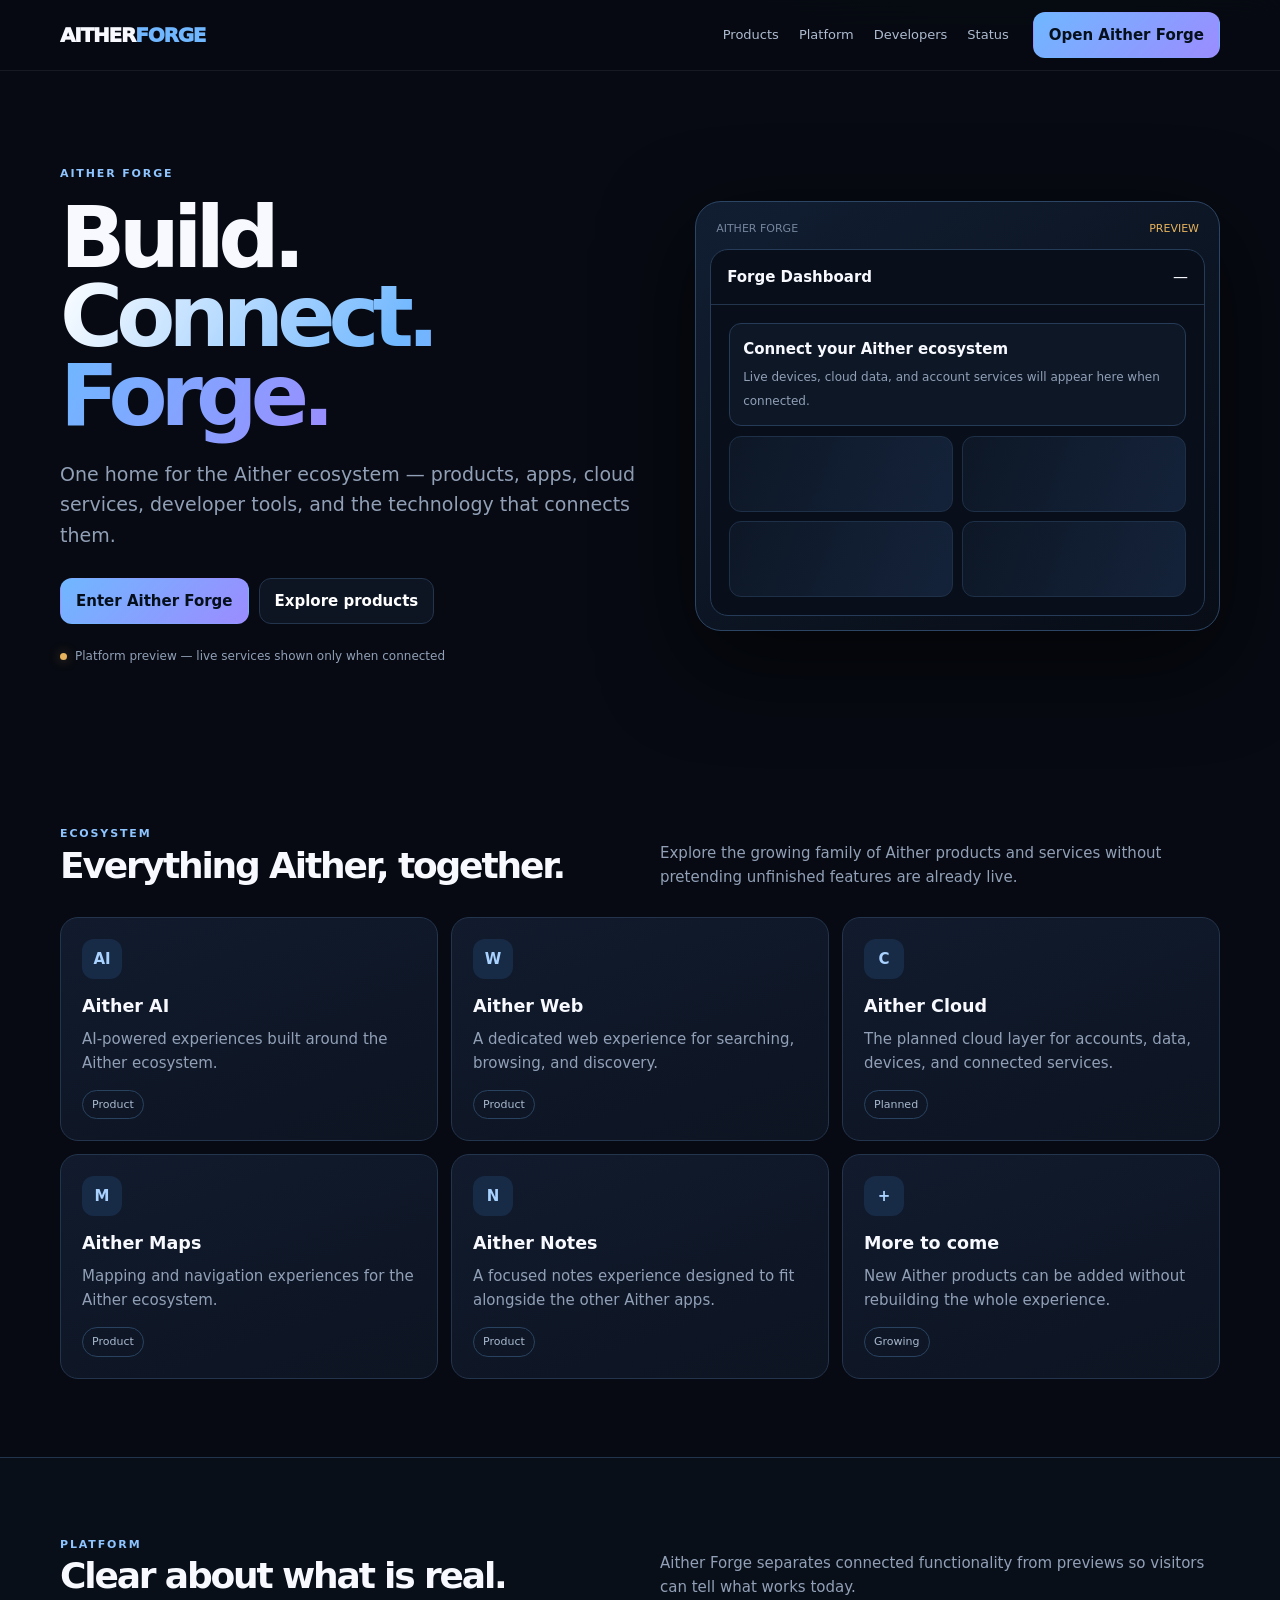
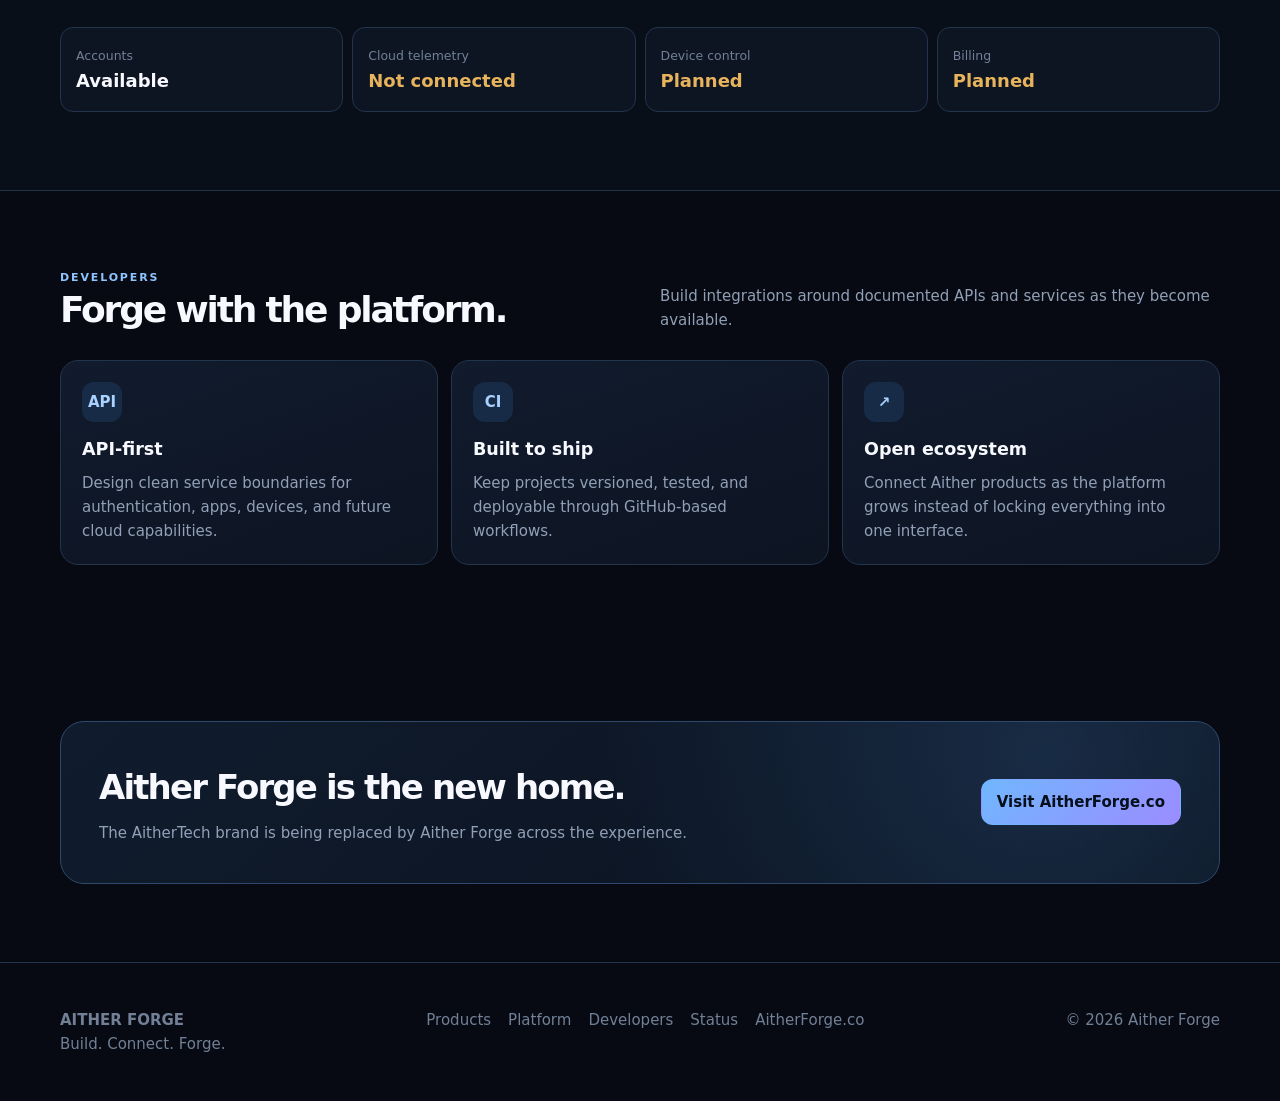
==== commit 06740470: "Rebrand AitherTech site to Aither Forge" ====
--- a/index.html
+++ b/index.html
@@ -1,15 +1,32 @@
-<!doctype html><html lang="en"><head><meta charset="utf-8"><meta name="viewport" content="width=device-width,initial-scale=1,viewport-fit=cover"><meta name="theme-color" content="#07101f"><meta name="description" content="AitherTech — connected devices, cloud services and developer tools."><title>AitherTech — Connected. Secure. Intelligent.</title><style>:root{--bg:#060a12;--p:#0c1320;--p2:#101a2b;--t:#f7f9fc;--m:#91a0b7;--l:#20304a;--b:#69adff;--b2:#8b7cff;--g:#44d19a;--max:1180px}*{box-sizing:border-box}html{scroll-behavior:smooth;scroll-padding-top:84px}body{margin:0;background:radial-gradient(900px 550px at 80% -10%,#1b3c7066,transparent 62%),var(--bg);color:var(--t);font:15px/1.55 system-ui,-apple-system,BlinkMacSystemFont,"Segoe UI",sans-serif}a{text-decoration:none;color:inherit}button,input{font:inherit}.wrap{width:min(var(--max),calc(100% - 32px));margin:auto}.top{position:sticky;top:0;z-index:60;background:#060a12d9;border-bottom:1px solid #fff1;backdrop-filter:blur(18px)}.nav{height:72px;display:flex;align-items:center;gap:22px}.logo{font-weight:900;font-size:21px;letter-spacing:-.06em}.logo span{color:var(--b)}.links{display:flex;gap:18px;margin-left:auto}.links a{font-size:13px;color:#b1bdce}.links a:hover{color:#fff}.tools{display:flex;gap:7px}.btn,.icon{border:1px solid var(--l);background:var(--p);color:#fff;border-radius:11px;padding:10px 14px;cursor:pointer;font-weight:750;transition:.18s}.btn:hover,.icon:hover{transform:translateY(-1px);border-color:#3b5b80}.primary{border-color:transparent;background:linear-gradient(135deg,var(--b),var(--b2));color:#06101d}.menu{display:none}.hero{padding:95px 0 72px;display:grid;grid-template-columns:1.05fr .95fr;gap:55px;align-items:center}.eyebrow{color:#91c2ff;text-transform:uppercase;letter-spacing:.16em;font-size:11px;font-weight:850}.hero h1{font-size:clamp(48px,7vw,82px);line-height:.94;letter-spacing:-.075em;margin:16px 0 25px}.gradient{background:linear-gradient(120deg,#fff,#70b3ff 55%,#9b8cff);-webkit-background-clip:text;background-clip:text;color:transparent}.lead{font-size:19px;color:var(--m);max-width:650px}.actions{display:flex;gap:10px;flex-wrap:wrap;margin-top:30px}.trust{display:flex;gap:18px;flex-wrap:wrap;margin-top:25px;color:#718198;font-size:12px}.trust b{color:#cbd6e5}.mock{border:1px solid #2b4668;border-radius:26px;padding:15px;background:linear-gradient(145deg,#111e33,#080d16);box-shadow:0 35px 90px #0009;transform:perspective(1100px) rotateY(-3deg)}.mockbar{display:flex;justify-content:space-between;color:#73839a;font-size:11px;padding:4px 6px 12px}.green{color:var(--g)}.app{border:1px solid #263c59;border-radius:18px;overflow:hidden;background:#080f1b}.apphead{display:flex;justify-content:space-between;align-items:center;padding:14px 16px;border-bottom:1px solid var(--l)}.avatar{width:29px;height:29px;border-radius:50%;display:grid;place-items:center;background:#1b3556;color:#a9d2ff;font-size:10px;font-weight:850}.appbody{padding:17px}.muted{color:#718096;font-size:12px}.big{font-size:40px;font-weight:900;letter-spacing:-.06em;margin:2px 0 16px}.cards{display:grid;grid-template-columns:1fr 1fr;gap:9px}.mini{background:#0f1928;border:1px solid #1c2e45;border-radius:12px;padding:12px}.mini b{display:block;font-size:20px}.mini small{color:#718096}section{padding:78px 0}.alt{background:#080e18;border-block:1px solid var(--l)}.head{display:flex;justify-content:space-between;align-items:end;gap:30px;margin-bottom:28px}.head h2{font-size:35px;letter-spacing:-.055em;margin:3px 0}.head p{max-width:570px;color:var(--m);margin:0}.grid{display:grid;grid-template-columns:repeat(3,1fr);gap:13px}.card{background:linear-gradient(160deg,var(--p2),var(--p));border:1px solid var(--l);border-radius:18px;padding:21px}.card:hover{border-color:#335174}.num{width:40px;height:40px;border-radius:12px;display:grid;place-items:center;background:#172b47;color:#a3ceff;font-weight:850}.card h3{margin:12px 0 7px}.card p{color:var(--m);margin:0}.product{min-height:255px;display:flex;flex-direction:column}.chips{display:flex;gap:6px;flex-wrap:wrap;margin-top:15px}.chip{font-size:11px;color:#a3b8d0;border:1px solid #29425f;border-radius:99px;padding:4px 8px}.from{margin-top:auto;padding-top:18px;font-size:25px;font-weight:900}.feature{min-height:165px}.pricing{grid-template-columns:repeat(3,1fr)}.price{position:relative}.popular{border-color:#4b7fbd;box-shadow:0 20px 70px #0006}.badge{position:absolute;right:16px;top:16px;background:#18385d;color:#a9d3ff;border-radius:99px;padding:5px 8px;font-size:10px}.amount{font-size:42px;font-weight:900;letter-spacing:-.06em;margin:8px 0}.amount small{font-size:13px;color:#718096}.price ul{color:#a9b7ca;padding-left:18px}.price li{margin:8px 0}.portal{display:grid;grid-template-columns:235px 1fr;gap:13px}.sidebar,.dashboard{background:var(--p);border:1px solid var(--l);border-radius:18px}.sidebar{padding:10px;height:max-content;position:sticky;top:92px}.sidebar button{display:block;width:100%;text-align:left;border:0;background:none;color:#8492a7;border-radius:9px;padding:10px;cursor:pointer}.sidebar button:hover,.sidebar button.active{background:#17253a;color:#fff}.dashboard{padding:20px}.dashhead{display:flex;justify-content:space-between;align-items:center;gap:10px}.dashhead h3{font-size:23px;margin:0}.status{background:#103226;color:#83e4bc;border-radius:99px;padding:6px 9px;font-size:11px}.stats{display:grid;grid-template-columns:repeat(4,1fr);gap:9px;margin-top:17px}.stat{border:1px solid var(--l);border-radius:12px;padding:13px}.stat small{color:#718096}.stat b{display:block;font-size:21px;margin-top:3px}.table{margin-top:14px;border:1px solid var(--l);border-radius:12px;overflow:auto}.row{display:grid;grid-template-columns:1.5fr 1fr 1fr 1fr;min-width:600px;padding:12px 14px;border-bottom:1px solid var(--l)}.row:last-child{border:0}.row.head{font-size:11px;color:#708198}.ok{color:var(--g)}.domains{display:grid;grid-template-columns:repeat(4,1fr);gap:9px}.domain{background:var(--p);border:1px solid var(--l);border-radius:13px;padding:14px}.domain b{font-size:12px}.domain small{display:block;color:#718096;margin-top:3px}.faq{display:grid;grid-template-columns:1fr 1fr;gap:9px}.faq details{background:var(--p);border:1px solid var(--l);border-radius:13px;padding:15px}.faq summary{font-weight:750;cursor:pointer}.faq p{color:var(--m)}.cta{border:1px solid #2b496d;border-radius:24px;padding:38px;background:radial-gradient(circle at 85% 25%,#244b7b55,transparent 45%),linear-gradient(140deg,#101c2e,#0a111d);display:flex;justify-content:space-between;align-items:center;gap:25px}.cta h2{font-size:34px;letter-spacing:-.05em;margin:0 0 7px}.cta p{margin:0;color:var(--m)}footer{padding:48px 0;border-top:1px solid var(--l);color:#718096}.foot{display:flex;justify-content:space-between;gap:25px;flex-wrap:wrap}.footlinks{display:flex;gap:17px;flex-wrap:wrap}.footlinks a:hover{color:#fff}.drawer{display:none;position:fixed;inset:0;background:#000a;z-index:100}.drawer.open{display:block}.drawerbox{position:absolute;right:0;top:0;height:100%;width:min(340px,88%);background:#0a111d;border-left:1px solid var(--l);padding:80px 22px}.drawerbox a{display:block;padding:14px 4px;border-bottom:1px solid var(--l);color:#b9c5d5}.modal,.search{display:none;position:fixed;inset:0;z-index:120;background:#000b;backdrop-filter:blur(12px);place-items:center;padding:18px}.modal.open,.search.open{display:grid}.box{width:min(600px,100%);background:#0d1625;border:1px solid #2b405d;border-radius:20px;padding:23px;box-shadow:0 30px 100px #0009}.box h2{margin:0 0 8px}.box p{color:var(--m)}.close{float:right;background:none;border:0;color:#8998ad;font-size:25px;cursor:pointer}.searchbox{align-self:start;margin-top:10vh}.searchbox input{width:100%;background:#07101c;border:1px solid var(--l);border-radius:12px;padding:14px;color:#fff;outline:0}.results button{display:block;width:100%;text-align:left;border:0;background:none;color:#b8c5d7;padding:11px;border-radius:9px;cursor:pointer}.results button:hover{background:#16243a}.toast{position:fixed;left:50%;bottom:20px;transform:translate(-50%,130px);background:#edf5ff;color:#06101c;padding:10px 15px;border-radius:10px;font-weight:800;z-index:200;transition:.25s}.toast.show{transform:translate(-50%,0)}@media(max-width:900px){.links{display:none}.menu{display:block;margin-left:auto}.hero{grid-template-columns:1fr}.mock{transform:none}.grid,.pricing{grid-template-columns:1fr 1fr}.portal{grid-template-columns:1fr}.sidebar{position:static}.stats{grid-template-columns:1fr 1fr}.domains{grid-template-columns:1fr 1fr}}@media(max-width:560px){.wrap{width:calc(100% - 24px)}.nav{height:62px}.tools{display:none}.hero{padding:62px 0 50px}.hero h1{font-size:50px}.lead{font-size:17px}.grid,.pricing,.faq{grid-template-columns:1fr}.head{display:block}.head h2{font-size:29px}.head p{margin-top:9px}.cta{display:block;padding:27px}.cta .btn{margin-top:18px}.domains{grid-template-columns:1fr}.big{font-size:34px}}</style></head>
-<body><header class="top"><div class="wrap nav"><a class="logo" href="#home">AITHER<span>TECH</span></a><nav class="links"><a href="#products">Products</a><a href="#features">Features</a><a href="#pricing">Pricing</a><a href="#cloud">Cloud</a><a href="#developers">Developers</a><a href="#support">Support</a></nav><div class="tools"><button class="icon" onclick="openSearch()" aria-label="Search">⌕</button><button class="btn" onclick="openModal('Sign in','Authentication will connect when the AitherTech backend is deployed.')">Sign in</button></div><button class="icon menu" onclick="toggleDrawer()" aria-label="Open navigation">☰</button></div></header>
-<div class="drawer" id="drawer"><div class="drawerbox"><button class="icon close" onclick="toggleDrawer()">×</button><a href="#products" onclick="toggleDrawer()">Products</a><a href="#features" onclick="toggleDrawer()">Features</a><a href="#pricing" onclick="toggleDrawer()">Pricing</a><a href="#cloud" onclick="toggleDrawer()">Cloud</a><a href="#developers" onclick="toggleDrawer()">Developers</a><a href="#support" onclick="toggleDrawer()">Support</a><button class="btn primary" style="width:100%;margin-top:20px" onclick="toggleDrawer();openModal('Get started','AitherTech account setup will connect here when the backend is deployed.')">Get started</button></div></div>
-<main><section class="wrap hero" id="home"><div><div class="eyebrow">The AitherTech platform</div><h1>Your technology.<br><span class="gradient">One connected system.</span></h1><p class="lead">Bring devices, cloud services, automations, firmware and developer tools together in one secure Aither experience.</p><div class="actions"><button class="btn primary" onclick="openModal('Get started','Create an account, register a device, or explore the AitherTech dashboard. This site is currently a front-end experience.')">Get started</button><a class="btn" href="#products">Explore products</a><button class="btn" onclick="openModal('AitherTech demo','The dashboard below demonstrates the planned customer and cloud experience. Production services are not connected yet.')">View demo</button></div><div class="trust"><span>● <b>Secure by design</b></span><span>● <b>OTA ready</b></span><span>● <b>Developer friendly</b></span></div></div><div class="mock"><div class="mockbar"><span>AITHER CLOUD</span><span class="green">● ALL SYSTEMS OPERATIONAL</span></div><div class="app"><div class="apphead"><strong>Overview</strong><span class="avatar">DJ</span></div><div class="appbody"><span class="muted">Good evening</span><div class="big">24 <small style="font-size:13px;color:#718096">devices online</small></div><div class="cards"><div class="mini"><b>99.98%</b><small>Cloud uptime</small></div><div class="mini"><b>1.8 GB</b><small>Storage used</small></div><div class="mini"><b>v2.4.1</b><small>Firmware</small></div><div class="mini"><b>12</b><small>Automations</small></div></div></div></div></div></section>
-<section id="products"><div class="wrap"><div class="head"><div><div class="eyebrow">Products</div><h2>Hardware that belongs together.</h2></div><p>A product foundation for smart-home control, device management and future Aither accessories.</p></div><div class="grid"><article class="card product"><div class="num">01</div><h3>Aither Core</h3><p>The central hub for connected devices, local automations, secure pairing and cloud sync.</p><div class="chips"><span class="chip">Smart home</span><span class="chip">Secure</span><span class="chip">OTA</span></div><div class="from">From $99</div></article><article class="card product"><div class="num">02</div><h3>Aither Pulse</h3><p>A compact sensor and control platform for monitoring your environment and triggering actions.</p><div class="chips"><span class="chip">Sensors</span><span class="chip">Telemetry</span><span class="chip">Automations</span></div><div class="from">From $49</div></article><article class="card product"><div class="num">03</div><h3>Accessories</h3><p>Expand the ecosystem with compatible sensors, mounts, controllers and future hardware.</p><div class="chips"><span class="chip">Modular</span><span class="chip">Compatible</span></div><div class="from">Explore</div></article></div></div></section>
-<section class="alt" id="features"><div class="wrap"><div class="head"><div><div class="eyebrow">Features</div><h2>Control without the clutter.</h2></div><p>One interface for the parts of your ecosystem that matter most.</p></div><div class="grid"><article class="card feature"><div class="num">⌂</div><h3>Smart Home Dashboard</h3><p>Rooms, devices, status, telemetry and automations at a glance.</p></article><article class="card feature"><div class="num">↗</div><h3>Remote Access</h3><p>Securely reach supported devices wherever you are.</p></article><article class="card feature"><div class="num">↻</div><h3>OTA Updates</h3><p>Manage firmware libraries and staged device releases.</p></article><article class="card feature"><div class="num">✓</div><h3>Security</h3><p>Device authentication, signed firmware, RBAC, 2FA and audit trails.</p></article><article class="card feature"><div class="num">◉</div><h3>Voice Control</h3><p>Design voice-driven controls around your Aither setup.</p></article><article class="card feature"><div class="num">⚡</div><h3>Automations</h3><p>Connect devices, schedules, events and conditions into routines.</p></article></div></div></section>
-<section id="pricing"><div class="wrap"><div class="head"><div><div class="eyebrow">Pricing</div><h2>Start simple. Scale when ready.</h2></div><p>Example plan structure for the AitherTech experience. Billing can connect when the backend is ready.</p></div><div class="grid pricing"><article class="card price"><h3>Free</h3><p>For exploring Aither.</p><div class="amount">$0 <small>/ month</small></div><ul><li>3 devices</li><li>Basic dashboard</li><li>Community support</li><li>7-day device history</li></ul><button class="btn" onclick="toast('Free plan selected')">Choose Free</button></article><article class="card price popular"><span class="badge">POPULAR</span><h3>Premium</h3><p>For connected homes.</p><div class="amount">$9 <small>/ month</small></div><ul><li>Unlimited devices</li><li>Remote access</li><li>OTA management</li><li>90-day history</li><li>Priority support</li></ul><button class="btn primary" onclick="toast('Premium checkout is ready for backend integration')">Buy Premium</button></article><article class="card price"><h3>Pro</h3><p>For developers and power users.</p><div class="amount">$29 <small>/ month</small></div><ul><li>Developer API</li><li>Advanced telemetry</li><li>Cloud storage</li><li>Long-term logs</li><li>Developer support</li></ul><button class="btn" onclick="toast('Pro plan selected')">Choose Pro</button></article></div></div></section>
-<section class="alt" id="cloud"><div class="wrap"><div class="head"><div><div class="eyebrow">Aither Cloud</div><h2>Your platform dashboard.</h2></div><p>Explore the planned experience for accounts, devices, firmware, storage, notifications and security.</p></div><div class="portal"><div class="sidebar"><button class="active" onclick="dashTab(this,'Overview')">Overview</button><button onclick="dashTab(this,'My Devices')">My Devices</button><button onclick="dashTab(this,'Notifications')">Notifications</button><button onclick="dashTab(this,'Backups')">Backups</button><button onclick="dashTab(this,'Firmware Updates')">Firmware Updates</button><button onclick="dashTab(this,'Cloud Storage')">Cloud Storage</button><button onclick="dashTab(this,'Security Settings')">Security</button><button onclick="dashTab(this,'API Keys')">API Keys</button></div><div class="dashboard"><div class="dashhead"><h3 id="dashName">Overview</h3><span class="status">● Healthy</span></div><div class="stats"><div class="stat"><small>Devices</small><b>24</b></div><div class="stat"><small>Online</small><b>22</b></div><div class="stat"><small>Storage</small><b>1.8 GB</b></div><div class="stat"><small>Automations</small><b>12</b></div></div><div class="table"><div class="row head"><span>DEVICE</span><span>STATUS</span><span>FIRMWARE</span><span>LAST SEEN</span></div><div class="row"><span>Aither Core</span><span class="ok">Online</span><span>2.4.1</span><span>Now</span></div><div class="row"><span>Aither Pulse</span><span class="ok">Online</span><span>1.9.0</span><span>1m ago</span></div><div class="row"><span>Living Room Sensor</span><span class="ok">Online</span><span>1.3.2</span><span>2m ago</span></div></div><p class="muted">Demo data only — no production devices are connected.</p></div></div></div></section>
-<section id="developers"><div class="wrap"><div class="head"><div><div class="eyebrow">Developer platform</div><h2>Build on Aither.</h2></div><p>APIs, SDKs, firmware builds, CI/CD, release notes, testing and developer keys.</p></div><div class="grid"><article class="card"><div class="num">API</div><h3>HTTPS API</h3><p>Authentication, devices, users, storage, firmware, notifications, media and telemetry.</p></article><article class="card"><div class="num">SDK</div><h3>Developer Tools</h3><p>SDK downloads, firmware builds, testing environments and release tooling.</p></article><article class="card"><div class="num">CI</div><h3>CI/CD Pipelines</h3><p>Plan automated firmware validation, builds, testing and releases.</p></article></div></div></section>
-<section class="alt" id="support"><div class="wrap"><div class="head"><div><div class="eyebrow">Support</div><h2>Help when you need it.</h2></div><p>Knowledge base, tutorials, tickets, live chat, diagnostics and system status.</p></div><div class="faq"><details open><summary>Is AitherTech connected to a real backend?</summary><p>This GitHub Pages version is a front-end demo. Authentication, payments, device control, cloud storage and production APIs are not connected yet.</p></details><details><summary>Where will device setup live?</summary><p>The planned setup flow includes account creation, device registration, Wi-Fi connection, firmware check, pairing and completion.</p></details><details><summary>What security features are planned?</summary><p>HTTPS, device authentication, signed firmware, role-based access, two-factor authentication, audit logs, encrypted storage and secure-boot support.</p></details><details><summary>Can developers use an API?</summary><p>Yes. The architecture includes an HTTPS API plus WebSocket, OTA, storage and monitoring services.</p></details></div></div></section>
-<section><div class="wrap"><div class="cta"><div><h2>Ready to build the Aither ecosystem?</h2><p>Explore the platform now and connect the services as the project grows.</p></div><button class="btn primary" onclick="openModal('AitherTech','The platform demo is ready. Production services can be connected next.')">Explore AitherTech</button></div></div></section>
-<section id="infrastructure"><div class="wrap"><div class="head"><div><div class="eyebrow">Infrastructure</div><h2>Aither services.</h2></div><p>The planned service map behind the experience.</p></div><div class="domains"><div class="domain"><b>www.aither.com</b><small>Public website</small></div><div class="domain"><b>cloud.aither.com</b><small>Cloud dashboard</small></div><div class="domain"><b>account.aither.com</b><small>Customer account</small></div><div class="domain"><b>admin.aither.com</b><small>Administration</small></div><div class="domain"><b>developer.aither.com</b><small>Developer portal</small></div><div class="domain"><b>support.aither.com</b><small>Support portal</small></div><div class="domain"><b>docs.aither.com</b><small>Documentation</small></div><div class="domain"><b>api.aither.com</b><small>HTTPS API</small></div><div class="domain"><b>status.aither.com</b><small>System health</small></div><div class="domain"><b>update.aither.com</b><small>OTA server</small></div><div class="domain"><b>git.aither.com</b><small>GitLab</small></div><div class="domain"><b>storage.aither.com</b><small>Object storage</small></div></div></div></section></main>
-<footer><div class="wrap foot"><div><strong>AITHERTECH</strong><div>Connected. Secure. Intelligent.</div></div><div class="footlinks"><a href="#products">Products</a><a href="#features">Features</a><a href="#pricing">Pricing</a><a href="#support">Support</a><a href="#infrastructure">Infrastructure</a></div><div>© 2026 AitherTech</div></div></footer>
-<div class="modal" id="modal" onclick="if(event.target===this)closeModal()"><div class="box"><button class="close" onclick="closeModal()">×</button><h2 id="modalTitle"></h2><p id="modalText"></p><button class="btn primary" onclick="closeModal()">Got it</button></div></div><div class="search" id="search" onclick="if(event.target===this)closeSearch()"><div class="box searchbox"><button class="close" onclick="closeSearch()">×</button><input id="searchInput" placeholder="Search AitherTech..." oninput="searchSite(this.value)" autocomplete="off"><div class="results" id="results"><button onclick="jump('products')">Products</button><button onclick="jump('features')">Features</button><button onclick="jump('pricing')">Pricing</button><button onclick="jump('cloud')">Aither Cloud</button><button onclick="jump('developers')">Developer platform</button><button onclick="jump('support')">Support</button><button onclick="jump('infrastructure')">Infrastructure</button></div></div></div><div class="toast" id="toast"></div>
-<script>const $=s=>document.querySelector(s);let timer;function toast(t){const e=$('#toast');e.textContent=t;e.classList.add('show');clearTimeout(timer);timer=setTimeout(()=>e.classList.remove('show'),2400)}function openModal(t,p){$('#modalTitle').textContent=t;$('#modalText').textContent=p;$('#modal').classList.add('open');document.body.style.overflow='hidden'}function closeModal(){$('#modal').classList.remove('open');document.body.style.overflow=''}function toggleDrawer(){const d=$('#drawer');d.classList.toggle('open');document.body.style.overflow=d.classList.contains('open')?'hidden':''}function dashTab(btn,name){document.querySelectorAll('.sidebar button').forEach(b=>b.classList.remove('active'));btn.classList.add('active');$('#dashName').textContent=name;toast(name+' selected')}function openSearch(){$('#search').classList.add('open');$('#searchInput').focus();document.body.style.overflow='hidden'}function closeSearch(){$('#search').classList.remove('open');document.body.style.overflow=''}function jump(id){closeSearch();document.getElementById(id).scrollIntoView({behavior:'smooth'})}function searchSite(q){const items=[['Products','products'],['Features','features'],['Pricing','pricing'],['Aither Cloud','cloud'],['Developer platform','developers'],['Support','support'],['Infrastructure','infrastructure']];const r=$('#results'),x=q.trim().toLowerCase();r.innerHTML='';items.filter(a=>a[0].toLowerCase().includes(x)).forEach(a=>{const b=document.createElement('button');b.textContent=a[0];b.onclick=()=>jump(a[1]);r.appendChild(b)});if(!r.children.length)r.innerHTML='<span style="display:block;padding:12px;color:#718096">No matching sections.</span>'}document.addEventListener('keydown',e=>{if(e.key==='Escape'){closeModal();closeSearch();if($('#drawer').classList.contains('open'))toggleDrawer()}if((e.metaKey||e.ctrlKey)&&e.key.toLowerCase()==='k'){e.preventDefault();openSearch()}});</script></body></html>+<!doctype html>
+<html lang="en">
+<head>
+<meta charset="utf-8">
+<meta name="viewport" content="width=device-width,initial-scale=1,viewport-fit=cover">
+<meta name="theme-color" content="#070a12">
+<meta name="description" content="Aither Forge — the connected platform for Aither products, apps, cloud services, and developer tools.">
+<title>Aither Forge — Build the future.</title>
+<style>
+:root{--bg:#070a12;--panel:#0d1422;--panel2:#111b2d;--text:#f7f9ff;--muted:#91a0b7;--line:#23344d;--blue:#70b7ff;--violet:#9b8cff;--green:#54dfaa;--max:1160px}
+*{box-sizing:border-box}html{scroll-behavior:smooth;scroll-padding-top:78px}body{margin:0;background:radial-gradient(900px 500px at 80% -10%,#234b8238,transparent 65%),var(--bg);color:var(--text);font:15px/1.6 system-ui,-apple-system,BlinkMacSystemFont,"Segoe UI",sans-serif}a{color:inherit;text-decoration:none}button{font:inherit}.wrap{width:min(var(--max),calc(100% - 32px));margin:auto}
+header{position:sticky;top:0;z-index:20;background:#070a12e8;border-bottom:1px solid #ffffff12;backdrop-filter:blur(18px)}.nav{height:70px;display:flex;align-items:center;gap:24px}.brand{font-size:20px;font-weight:950;letter-spacing:-.06em}.brand span{color:var(--blue)}nav{display:flex;gap:20px;margin-left:auto}nav a{font-size:13px;color:#aebbd0}nav a:hover{color:#fff}.menu{display:none;margin-left:auto}.btn{border:1px solid var(--line);background:var(--panel);color:#fff;border-radius:12px;padding:10px 15px;font-weight:800;cursor:pointer;transition:.18s}.btn:hover{transform:translateY(-1px);border-color:#466689}.primary{border-color:transparent;background:linear-gradient(135deg,var(--blue),var(--violet));color:#06101c}
+.hero{padding:94px 0 80px;display:grid;grid-template-columns:1.05fr .95fr;gap:55px;align-items:center}.eyebrow{text-transform:uppercase;letter-spacing:.17em;color:#8ec4ff;font-size:11px;font-weight:900}.hero h1{font-size:clamp(52px,7vw,86px);line-height:.92;letter-spacing:-.08em;margin:15px 0 24px}.gradient{background:linear-gradient(120deg,#fff,var(--blue) 55%,var(--violet));-webkit-background-clip:text;background-clip:text;color:transparent}.lead{font-size:19px;color:var(--muted);max-width:640px}.actions{display:flex;gap:10px;flex-wrap:wrap;margin-top:28px}.notice{display:inline-flex;align-items:center;gap:8px;margin-top:23px;color:#91a0b7;font-size:12px}.dot{width:7px;height:7px;border-radius:50%;background:#e7b35c;box-shadow:0 0 12px #e7b35c66}
+.preview{border:1px solid #2c4564;border-radius:26px;padding:14px;background:linear-gradient(145deg,#111e32,#080d16);box-shadow:0 30px 90px #0009}.previewbar{display:flex;justify-content:space-between;padding:4px 6px 12px;color:#75859d;font-size:11px}.tag{color:#e7b35c}.screen{border:1px solid #263b57;border-radius:18px;overflow:hidden;background:#080f1a}.screenhead{padding:15px 16px;border-bottom:1px solid var(--line);display:flex;justify-content:space-between}.screenbody{padding:18px}.hero-status{padding:13px;border:1px solid #263b57;border-radius:12px;background:#0d1726}.hero-status strong{display:block;margin-bottom:3px}.hero-status span{color:var(--muted);font-size:12px}.skeletons{display:grid;grid-template-columns:1fr 1fr;gap:9px;margin-top:10px}.skeleton{height:76px;border:1px solid #1e3048;border-radius:12px;background:linear-gradient(110deg,#0d1726,#142239,#0d1726);background-size:200% 100%;animation:shimmer 2.5s infinite}@keyframes shimmer{to{background-position:-200% 0}}
+section{padding:78px 0}.alt{background:#090f19;border-block:1px solid var(--line)}.head{display:flex;justify-content:space-between;align-items:end;gap:30px;margin-bottom:28px}.head h2{font-size:36px;line-height:1.05;letter-spacing:-.06em;margin:4px 0}.head p{max-width:560px;color:var(--muted);margin:0}.grid{display:grid;grid-template-columns:repeat(3,1fr);gap:13px}.card{background:linear-gradient(160deg,var(--panel2),var(--panel));border:1px solid var(--line);border-radius:18px;padding:21px}.card:hover{border-color:#365475}.icon{width:40px;height:40px;display:grid;place-items:center;border-radius:12px;background:#172b47;color:#a9d2ff;font-weight:900}.card h3{margin:13px 0 7px}.card p{color:var(--muted);margin:0}.pill{display:inline-block;margin-top:15px;padding:5px 9px;border:1px solid #29425f;border-radius:99px;color:#a8b9cf;font-size:11px}.statusbox{display:grid;grid-template-columns:repeat(4,1fr);gap:9px}.stat{border:1px solid var(--line);border-radius:13px;padding:15px;background:var(--panel)}.stat b{display:block;font-size:18px}.stat small{color:#718096}.planned{color:#e7b35c!important}
+.cta{border:1px solid #2d496b;border-radius:24px;padding:38px;background:radial-gradient(circle at 85% 20%,#315b8b55,transparent 45%),linear-gradient(140deg,#101c2e,#0a111d);display:flex;justify-content:space-between;align-items:center;gap:25px}.cta h2{font-size:34px;letter-spacing:-.055em;margin:0 0 7px}.cta p{color:var(--muted);margin:0}footer{padding:45px 0;border-top:1px solid var(--line);color:#718096}.foot{display:flex;justify-content:space-between;gap:20px;flex-wrap:wrap}.links{display:flex;gap:17px;flex-wrap:wrap}.links a:hover{color:#fff}
+@media(max-width:850px){nav,.desktop{display:none}.menu{display:block}.hero{grid-template-columns:1fr;padding-top:65px}.preview{max-width:720px;width:100%;margin:auto}.grid{grid-template-columns:1fr 1fr}.statusbox{grid-template-columns:1fr 1fr}}
+@media(max-width:560px){.wrap{width:calc(100% - 24px)}.nav{height:62px}.hero{padding:55px 0 50px}.hero h1{font-size:52px}.lead{font-size:17px}.grid{grid-template-columns:1fr}.statusbox{grid-template-columns:1fr 1fr}.head{display:block}.head h2{font-size:29px}.head p{margin-top:9px}.cta{display:block;padding:28px}.cta .btn{margin-top:18px}.skeletons{grid-template-columns:1fr 1fr}}
+</style>
+</head>
+<body>
+<header><div class="wrap nav"><a class="brand" href="#home">AITHER<span>FORGE</span></a><nav><a href="#products">Products</a><a href="#platform">Platform</a><a href="#developers">Developers</a><a href="#status">Status</a></nav><a class="btn primary desktop" href="https://aitherforge.co">Open Aither Forge</a><button class="btn menu" onclick="document.querySelector('nav').classList.toggle('mobile')" aria-label="Menu">☰</button></div></header>
+<main>
+<section class="wrap hero" id="home"><div><div class="eyebrow">Aither Forge</div><h1>Build.<br><span class="gradient">Connect. Forge.</span></h1><p class="lead">One home for the Aither ecosystem — products, apps, cloud services, developer tools, and the technology that connects them.</p><div class="actions"><a class="btn primary" href="https://aitherforge.co">Enter Aither Forge</a><a class="btn" href="#products">Explore products</a></div><div class="notice"><span class="dot"></span>Platform preview — live services shown only when connected</div></div><div class="preview"><div class="previewbar"><span>AITHER FORGE</span><span class="tag">PREVIEW</span></div><div class="screen"><div class="screenhead"><strong>Forge Dashboard</strong><span>—</span></div><div class="screenbody"><div class="hero-status"><strong>Connect your Aither ecosystem</strong><span>Live devices, cloud data, and account services will appear here when connected.</span></div><div class="skeletons"><div class="skeleton"></div><div class="skeleton"></div><div class="skeleton"></div><div class="skeleton"></div></div></div></div></div></section>
+<section id="products"><div class="wrap"><div class="head"><div><div class="eyebrow">Ecosystem</div><h2>Everything Aither, together.</h2></div><p>Explore the growing family of Aither products and services without pretending unfinished features are already live.</p></div><div class="grid"><article class="card"><div class="icon">AI</div><h3>Aither AI</h3><p>AI-powered experiences built around the Aither ecosystem.</p><span class="pill">Product</span></article><article class="card"><div class="icon">W</div><h3>Aither Web</h3><p>A dedicated web experience for searching, browsing, and discovery.</p><span class="pill">Product</span></article><article class="card"><div class="icon">C</div><h3>Aither Cloud</h3><p>The planned cloud layer for accounts, data, devices, and connected services.</p><span class="pill">Planned</span></article><article class="card"><div class="icon">M</div><h3>Aither Maps</h3><p>Mapping and navigation experiences for the Aither ecosystem.</p><span class="pill">Product</span></article><article class="card"><div class="icon">N</div><h3>Aither Notes</h3><p>A focused notes experience designed to fit alongside the other Aither apps.</p><span class="pill">Product</span></article><article class="card"><div class="icon">+</div><h3>More to come</h3><p>New Aither products can be added without rebuilding the whole experience.</p><span class="pill">Growing</span></article></div></div></section>
+<section class="alt" id="platform"><div class="wrap"><div class="head"><div><div class="eyebrow">Platform</div><h2>Clear about what is real.</h2></div><p>Aither Forge separates connected functionality from previews so visitors can tell what works today.</p></div><div class="statusbox"><div class="stat"><small>Accounts</small><b>Available</b></div><div class="stat"><small>Cloud telemetry</small><b class="planned">Not connected</b></div><div class="stat"><small>Device control</small><b class="planned">Planned</b></div><div class="stat"><small>Billing</small><b class="planned">Planned</b></div></div></div></section>
+<section id="developers"><div class="wrap"><div class="head"><div><div class="eyebrow">Developers</div><h2>Forge with the platform.</h2></div><p>Build integrations around documented APIs and services as they become available.</p></div><div class="grid"><article class="card"><div class="icon">API</div><h3>API-first</h3><p>Design clean service boundaries for authentication, apps, devices, and future cloud capabilities.</p></article><article class="card"><div class="icon">CI</div><h3>Built to ship</h3><p>Keep projects versioned, tested, and deployable through GitHub-based workflows.</p></article><article class="card"><div class="icon">↗</div><h3>Open ecosystem</h3><p>Connect Aither products as the platform grows instead of locking everything into one interface.</p></article></div></div></section>
+<section id="status"><div class="wrap"><div class="cta"><div><h2>Aither Forge is the new home.</h2><p>The AitherTech brand is being replaced by Aither Forge across the experience.</p></div><a class="btn primary" href="https://aitherforge.co">Visit AitherForge.co</a></div></div></section>
+</main>
+<footer><div class="wrap foot"><div><strong>AITHER FORGE</strong><div>Build. Connect. Forge.</div></div><div class="links"><a href="#products">Products</a><a href="#platform">Platform</a><a href="#developers">Developers</a><a href="#status">Status</a><a href="https://aitherforge.co">AitherForge.co</a></div><div>© 2026 Aither Forge</div></div></footer>
+</body>
+</html>
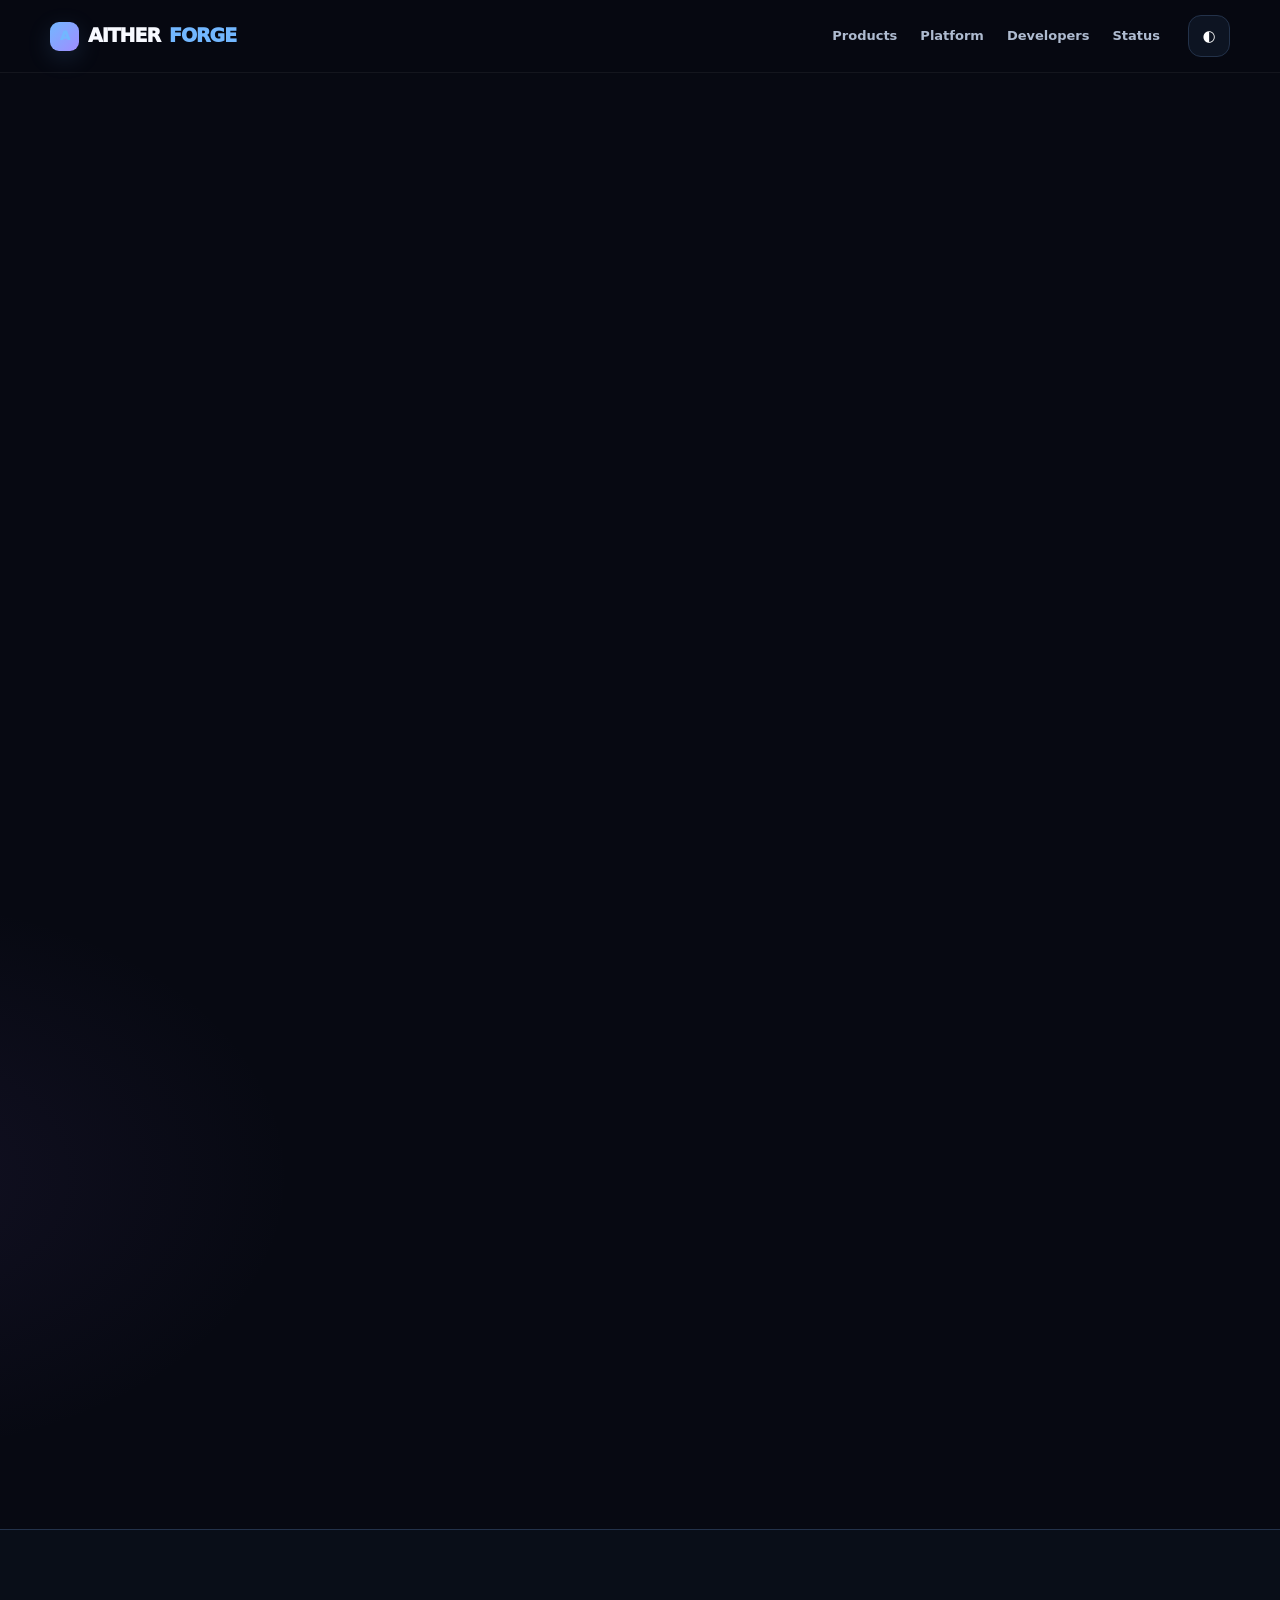
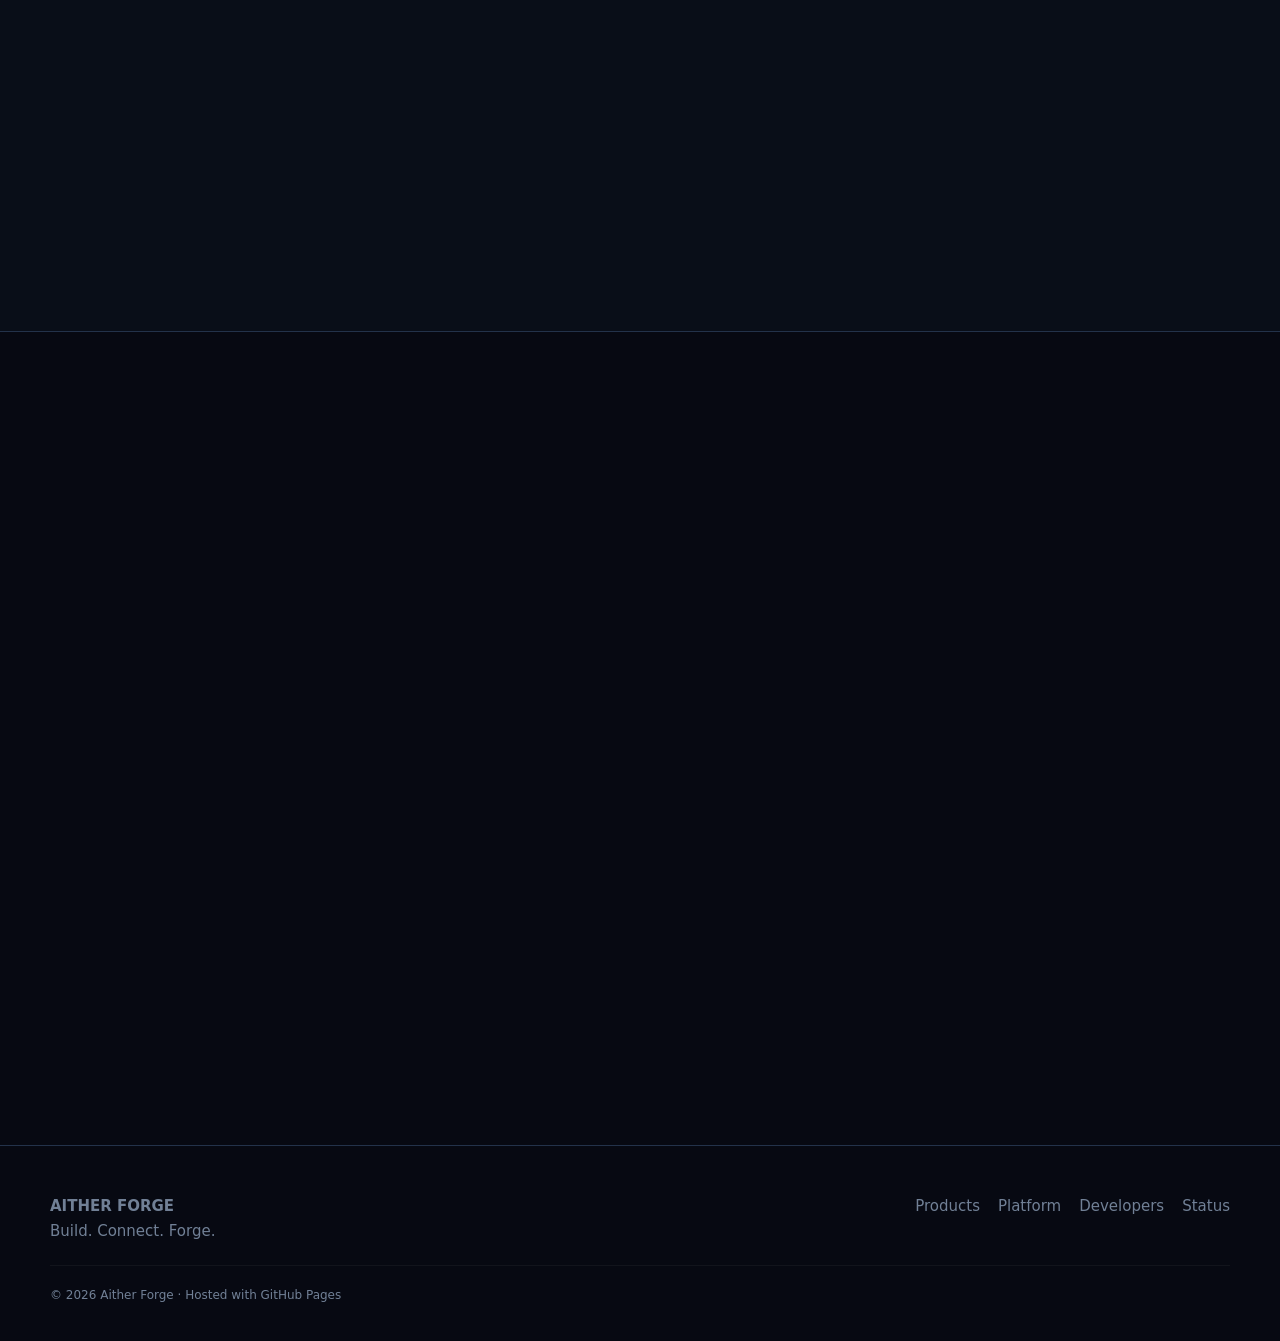
==== commit c4da8b79: "Upgrade Aither Forge GitHub Pages experience" ====
--- a/index.html
+++ b/index.html
@@ -3,30 +3,45 @@
 <head>
 <meta charset="utf-8">
 <meta name="viewport" content="width=device-width,initial-scale=1,viewport-fit=cover">
-<meta name="theme-color" content="#070a12">
-<meta name="description" content="Aither Forge — the connected platform for Aither products, apps, cloud services, and developer tools.">
-<title>Aither Forge — Build the future.</title>
+<meta name="theme-color" content="#070912">
+<meta name="description" content="Aither Forge — the home of Aither products, apps, and developer tools.">
+<title>Aither Forge — Build. Connect. Forge.</title>
 <style>
-:root{--bg:#070a12;--panel:#0d1422;--panel2:#111b2d;--text:#f7f9ff;--muted:#91a0b7;--line:#23344d;--blue:#70b7ff;--violet:#9b8cff;--green:#54dfaa;--max:1160px}
-*{box-sizing:border-box}html{scroll-behavior:smooth;scroll-padding-top:78px}body{margin:0;background:radial-gradient(900px 500px at 80% -10%,#234b8238,transparent 65%),var(--bg);color:var(--text);font:15px/1.6 system-ui,-apple-system,BlinkMacSystemFont,"Segoe UI",sans-serif}a{color:inherit;text-decoration:none}button{font:inherit}.wrap{width:min(var(--max),calc(100% - 32px));margin:auto}
-header{position:sticky;top:0;z-index:20;background:#070a12e8;border-bottom:1px solid #ffffff12;backdrop-filter:blur(18px)}.nav{height:70px;display:flex;align-items:center;gap:24px}.brand{font-size:20px;font-weight:950;letter-spacing:-.06em}.brand span{color:var(--blue)}nav{display:flex;gap:20px;margin-left:auto}nav a{font-size:13px;color:#aebbd0}nav a:hover{color:#fff}.menu{display:none;margin-left:auto}.btn{border:1px solid var(--line);background:var(--panel);color:#fff;border-radius:12px;padding:10px 15px;font-weight:800;cursor:pointer;transition:.18s}.btn:hover{transform:translateY(-1px);border-color:#466689}.primary{border-color:transparent;background:linear-gradient(135deg,var(--blue),var(--violet));color:#06101c}
-.hero{padding:94px 0 80px;display:grid;grid-template-columns:1.05fr .95fr;gap:55px;align-items:center}.eyebrow{text-transform:uppercase;letter-spacing:.17em;color:#8ec4ff;font-size:11px;font-weight:900}.hero h1{font-size:clamp(52px,7vw,86px);line-height:.92;letter-spacing:-.08em;margin:15px 0 24px}.gradient{background:linear-gradient(120deg,#fff,var(--blue) 55%,var(--violet));-webkit-background-clip:text;background-clip:text;color:transparent}.lead{font-size:19px;color:var(--muted);max-width:640px}.actions{display:flex;gap:10px;flex-wrap:wrap;margin-top:28px}.notice{display:inline-flex;align-items:center;gap:8px;margin-top:23px;color:#91a0b7;font-size:12px}.dot{width:7px;height:7px;border-radius:50%;background:#e7b35c;box-shadow:0 0 12px #e7b35c66}
-.preview{border:1px solid #2c4564;border-radius:26px;padding:14px;background:linear-gradient(145deg,#111e32,#080d16);box-shadow:0 30px 90px #0009}.previewbar{display:flex;justify-content:space-between;padding:4px 6px 12px;color:#75859d;font-size:11px}.tag{color:#e7b35c}.screen{border:1px solid #263b57;border-radius:18px;overflow:hidden;background:#080f1a}.screenhead{padding:15px 16px;border-bottom:1px solid var(--line);display:flex;justify-content:space-between}.screenbody{padding:18px}.hero-status{padding:13px;border:1px solid #263b57;border-radius:12px;background:#0d1726}.hero-status strong{display:block;margin-bottom:3px}.hero-status span{color:var(--muted);font-size:12px}.skeletons{display:grid;grid-template-columns:1fr 1fr;gap:9px;margin-top:10px}.skeleton{height:76px;border:1px solid #1e3048;border-radius:12px;background:linear-gradient(110deg,#0d1726,#142239,#0d1726);background-size:200% 100%;animation:shimmer 2.5s infinite}@keyframes shimmer{to{background-position:-200% 0}}
-section{padding:78px 0}.alt{background:#090f19;border-block:1px solid var(--line)}.head{display:flex;justify-content:space-between;align-items:end;gap:30px;margin-bottom:28px}.head h2{font-size:36px;line-height:1.05;letter-spacing:-.06em;margin:4px 0}.head p{max-width:560px;color:var(--muted);margin:0}.grid{display:grid;grid-template-columns:repeat(3,1fr);gap:13px}.card{background:linear-gradient(160deg,var(--panel2),var(--panel));border:1px solid var(--line);border-radius:18px;padding:21px}.card:hover{border-color:#365475}.icon{width:40px;height:40px;display:grid;place-items:center;border-radius:12px;background:#172b47;color:#a9d2ff;font-weight:900}.card h3{margin:13px 0 7px}.card p{color:var(--muted);margin:0}.pill{display:inline-block;margin-top:15px;padding:5px 9px;border:1px solid #29425f;border-radius:99px;color:#a8b9cf;font-size:11px}.statusbox{display:grid;grid-template-columns:repeat(4,1fr);gap:9px}.stat{border:1px solid var(--line);border-radius:13px;padding:15px;background:var(--panel)}.stat b{display:block;font-size:18px}.stat small{color:#718096}.planned{color:#e7b35c!important}
-.cta{border:1px solid #2d496b;border-radius:24px;padding:38px;background:radial-gradient(circle at 85% 20%,#315b8b55,transparent 45%),linear-gradient(140deg,#101c2e,#0a111d);display:flex;justify-content:space-between;align-items:center;gap:25px}.cta h2{font-size:34px;letter-spacing:-.055em;margin:0 0 7px}.cta p{color:var(--muted);margin:0}footer{padding:45px 0;border-top:1px solid var(--line);color:#718096}.foot{display:flex;justify-content:space-between;gap:20px;flex-wrap:wrap}.links{display:flex;gap:17px;flex-wrap:wrap}.links a:hover{color:#fff}
-@media(max-width:850px){nav,.desktop{display:none}.menu{display:block}.hero{grid-template-columns:1fr;padding-top:65px}.preview{max-width:720px;width:100%;margin:auto}.grid{grid-template-columns:1fr 1fr}.statusbox{grid-template-columns:1fr 1fr}}
-@media(max-width:560px){.wrap{width:calc(100% - 24px)}.nav{height:62px}.hero{padding:55px 0 50px}.hero h1{font-size:52px}.lead{font-size:17px}.grid{grid-template-columns:1fr}.statusbox{grid-template-columns:1fr 1fr}.head{display:block}.head h2{font-size:29px}.head p{margin-top:9px}.cta{display:block;padding:28px}.cta .btn{margin-top:18px}.skeletons{grid-template-columns:1fr 1fr}}
+:root{--bg:#070912;--surface:#0d1220;--surface2:#11192a;--text:#f7f9ff;--muted:#96a3b8;--line:#23324a;--accent:#72b7ff;--accent2:#a18cff;--ok:#63e6b1;--warn:#f0bd68;--max:1180px;--radius:22px}
+*{box-sizing:border-box}html{scroll-behavior:smooth;scroll-padding-top:82px}body{margin:0;background:radial-gradient(800px 500px at 80% -10%,#315c9a35,transparent 65%),radial-gradient(600px 400px at -10% 40%,#6e4fb01b,transparent 70%),var(--bg);color:var(--text);font:15px/1.65 system-ui,-apple-system,BlinkMacSystemFont,"Segoe UI",sans-serif;-webkit-font-smoothing:antialiased}a{color:inherit;text-decoration:none}button,input{font:inherit}.wrap{width:min(var(--max),calc(100% - 32px));margin:auto}
+header{position:sticky;top:0;z-index:50;background:#070912df;border-bottom:1px solid #ffffff0e;backdrop-filter:blur(20px);-webkit-backdrop-filter:blur(20px)}.nav{height:72px;display:flex;align-items:center;gap:24px}.brand{display:flex;align-items:center;gap:9px;font-size:19px;font-weight:950;letter-spacing:-.055em}.brandmark{width:29px;height:29px;border-radius:9px;background:linear-gradient(135deg,var(--accent),var(--accent2));display:grid;place-items:center;color:#06101d;font-size:13px;font-weight:1000;box-shadow:0 7px 25px #70b7ff25}.brand span{color:var(--accent)}nav{display:flex;gap:23px;margin-left:auto}nav a{color:#aebbd0;font-size:13px;font-weight:650}nav a:hover,nav a.active{color:#fff}.nav-actions{display:flex;gap:8px;margin-left:4px}.btn{border:1px solid var(--line);background:#0d1422;color:#fff;border-radius:13px;padding:10px 15px;font-weight:800;cursor:pointer;transition:transform .18s,border-color .18s,background .18s}.btn:hover{transform:translateY(-2px);border-color:#466486;background:#121c2d}.primary{border-color:transparent;background:linear-gradient(135deg,var(--accent),var(--accent2));color:#07111e}.primary:hover{border-color:transparent;background:linear-gradient(135deg,#87c4ff,#b09eff)}.iconbtn{width:42px;height:42px;padding:0;display:grid;place-items:center}.menu{display:none;margin-left:auto;font-size:20px}
+.hero{padding:92px 0 80px;display:grid;grid-template-columns:1.05fr .95fr;gap:62px;align-items:center}.eyebrow{text-transform:uppercase;letter-spacing:.19em;color:#8ec5ff;font-size:11px;font-weight:900}.hero h1{font-size:clamp(54px,7vw,92px);line-height:.9;letter-spacing:-.085em;margin:16px 0 25px}.gradient{background:linear-gradient(120deg,#fff 10%,var(--accent) 55%,var(--accent2));-webkit-background-clip:text;background-clip:text;color:transparent}.lead{font-size:19px;color:var(--muted);max-width:650px}.actions{display:flex;gap:10px;flex-wrap:wrap;margin-top:29px}.notice{display:flex;align-items:center;gap:9px;margin-top:22px;color:#8290a5;font-size:12px}.dot{width:7px;height:7px;border-radius:50%;background:var(--ok);box-shadow:0 0 14px #63e6b166}
+.visual{position:relative}.glow{position:absolute;inset:10% 5%;background:linear-gradient(135deg,#70b7ff25,#a18cff1f);filter:blur(50px);z-index:-1}.preview{border:1px solid #304966;border-radius:28px;padding:13px;background:linear-gradient(145deg,#121e31,#080c15);box-shadow:0 35px 100px #000b}.preview-top{display:flex;justify-content:space-between;align-items:center;padding:4px 7px 13px;color:#71839b;font-size:11px;font-weight:800}.preview-top b{color:var(--warn)}.screen{border:1px solid #253c59;border-radius:19px;overflow:hidden;background:#080f19}.screen-head{padding:15px 16px;border-bottom:1px solid var(--line);display:flex;justify-content:space-between;align-items:center}.live{font-size:10px;color:var(--warn);border:1px solid #6c512b;padding:4px 7px;border-radius:99px}.screen-body{padding:17px}.welcome{padding:17px;border:1px solid #29415f;border-radius:14px;background:linear-gradient(135deg,#0e1a2b,#0b1320)}.welcome strong{display:block;font-size:17px}.welcome span{display:block;color:var(--muted);font-size:12px;margin-top:3px}.mini-grid{display:grid;grid-template-columns:repeat(2,1fr);gap:9px;margin-top:10px}.mini{height:82px;border:1px solid #1f324b;border-radius:13px;padding:13px;background:#0d1624}.mini i{display:block;width:30px;height:6px;border-radius:5px;background:#20344e;margin-bottom:13px}.mini em{display:block;width:58%;height:8px;border-radius:5px;background:#17273b}.preview-footer{padding:11px 4px 0;color:#617188;font-size:10px}
+section{padding:82px 0}.alt{background:#090e18;border-block:1px solid var(--line)}.section-head{display:flex;justify-content:space-between;align-items:end;gap:35px;margin-bottom:30px}.section-head h2{font-size:38px;line-height:1.05;letter-spacing:-.065em;margin:5px 0}.section-head p{max-width:570px;color:var(--muted);margin:0}.grid{display:grid;grid-template-columns:repeat(3,1fr);gap:14px}.card{position:relative;background:linear-gradient(160deg,var(--surface2),var(--surface));border:1px solid var(--line);border-radius:var(--radius);padding:23px;transition:transform .2s,border-color .2s,box-shadow .2s}.card:hover{transform:translateY(-4px);border-color:#3b5b7e;box-shadow:0 18px 45px #0004}.icon{width:42px;height:42px;display:grid;place-items:center;border-radius:13px;background:#172943;color:#b9d9ff;font-weight:950;font-size:12px}.card h3{font-size:18px;margin:15px 0 6px}.card p{color:var(--muted);margin:0}.pill{display:inline-flex;margin-top:17px;padding:5px 9px;border:1px solid #29415d;border-radius:99px;color:#9eafc5;font-size:10px;font-weight:800}.pill.planned{color:var(--warn);border-color:#5e4a2d}.filterbar{display:flex;gap:9px;flex-wrap:wrap;margin-bottom:18px}.filter{padding:8px 12px;border-radius:99px;border:1px solid var(--line);background:transparent;color:#8f9db2;cursor:pointer;font-size:12px;font-weight:800}.filter.active,.filter:hover{background:#142238;color:#fff;border-color:#365477}.hidden{display:none!important}
+.status-grid{display:grid;grid-template-columns:repeat(4,1fr);gap:10px}.stat{border:1px solid var(--line);border-radius:16px;padding:17px;background:var(--surface)}.stat small{color:#74839a}.stat b{display:block;font-size:18px;margin-top:4px}.stat .available{color:var(--ok)}.stat .planned{color:var(--warn)}.info{margin-top:12px;color:#74839a;font-size:12px}
+.cta{border:1px solid #304c70;border-radius:27px;padding:42px;background:radial-gradient(circle at 85% 15%,#315b8b45,transparent 42%),linear-gradient(140deg,#111d30,#0a101b);display:flex;justify-content:space-between;align-items:center;gap:28px}.cta h2{font-size:37px;letter-spacing:-.06em;margin:0 0 7px}.cta p{color:var(--muted);margin:0}.cta .actions{margin-top:0}
+footer{padding:48px 0 35px;border-top:1px solid var(--line);color:#718096}.foot{display:flex;justify-content:space-between;gap:22px;flex-wrap:wrap}.links{display:flex;gap:18px;flex-wrap:wrap}.links a:hover{color:#fff}.copyright{width:100%;padding-top:20px;border-top:1px solid #ffffff0b;font-size:12px}
+.reveal{opacity:0;transform:translateY(14px);transition:opacity .55s ease,transform .55s ease}.reveal.show{opacity:1;transform:none}.to-top{position:fixed;right:18px;bottom:18px;z-index:40;opacity:0;pointer-events:none;transform:translateY(10px);transition:.2s}.to-top.show{opacity:1;pointer-events:auto;transform:none}
+@media(max-width:900px){nav{position:absolute;left:12px;right:12px;top:68px;display:none;padding:9px;border:1px solid var(--line);border-radius:16px;background:#0a101beF;box-shadow:0 20px 50px #0008;flex-direction:column;gap:2px}nav.open{display:flex}nav a{padding:12px;border-radius:10px}nav a:hover{background:#121d2d}.nav-actions .primary{display:none}.menu{display:grid}.hero{grid-template-columns:1fr;gap:42px;padding-top:65px}.visual{max-width:720px;width:100%;margin:auto}.grid{grid-template-columns:1fr 1fr}.status-grid{grid-template-columns:1fr 1fr}}
+@media(max-width:580px){.wrap{width:calc(100% - 24px)}.nav{height:62px}.hero{padding:54px 0 55px}.hero h1{font-size:54px}.lead{font-size:17px}.section-head{display:block}.section-head h2{font-size:31px}.section-head p{margin-top:10px}.grid{grid-template-columns:1fr}.status-grid{grid-template-columns:1fr 1fr}.cta{display:block;padding:29px}.cta h2{font-size:30px}.cta .actions{margin-top:20px}.preview{border-radius:22px}.screen-body{padding:12px}.mini{height:70px;padding:10px}}
+@media(prefers-reduced-motion:reduce){html{scroll-behavior:auto}.reveal{opacity:1;transform:none;transition:none}.card,.btn{transition:none}}
 </style>
 </head>
 <body>
-<header><div class="wrap nav"><a class="brand" href="#home">AITHER<span>FORGE</span></a><nav><a href="#products">Products</a><a href="#platform">Platform</a><a href="#developers">Developers</a><a href="#status">Status</a></nav><a class="btn primary desktop" href="https://aitherforge.co">Open Aither Forge</a><button class="btn menu" onclick="document.querySelector('nav').classList.toggle('mobile')" aria-label="Menu">☰</button></div></header>
+<header><div class="wrap nav"><a class="brand" href="#home" aria-label="Aither Forge home"><span class="brandmark">A</span>AITHER <span>FORGE</span></a><nav id="nav"><a href="#products">Products</a><a href="#platform">Platform</a><a href="#developers">Developers</a><a href="#status">Status</a></nav><div class="nav-actions"><button class="btn iconbtn" id="themeBtn" aria-label="Toggle appearance" title="Toggle appearance">◐</button><button class="btn menu" id="menuBtn" aria-label="Open menu" aria-expanded="false">☰</button></div></div></header>
 <main>
-<section class="wrap hero" id="home"><div><div class="eyebrow">Aither Forge</div><h1>Build.<br><span class="gradient">Connect. Forge.</span></h1><p class="lead">One home for the Aither ecosystem — products, apps, cloud services, developer tools, and the technology that connects them.</p><div class="actions"><a class="btn primary" href="https://aitherforge.co">Enter Aither Forge</a><a class="btn" href="#products">Explore products</a></div><div class="notice"><span class="dot"></span>Platform preview — live services shown only when connected</div></div><div class="preview"><div class="previewbar"><span>AITHER FORGE</span><span class="tag">PREVIEW</span></div><div class="screen"><div class="screenhead"><strong>Forge Dashboard</strong><span>—</span></div><div class="screenbody"><div class="hero-status"><strong>Connect your Aither ecosystem</strong><span>Live devices, cloud data, and account services will appear here when connected.</span></div><div class="skeletons"><div class="skeleton"></div><div class="skeleton"></div><div class="skeleton"></div><div class="skeleton"></div></div></div></div></div></section>
-<section id="products"><div class="wrap"><div class="head"><div><div class="eyebrow">Ecosystem</div><h2>Everything Aither, together.</h2></div><p>Explore the growing family of Aither products and services without pretending unfinished features are already live.</p></div><div class="grid"><article class="card"><div class="icon">AI</div><h3>Aither AI</h3><p>AI-powered experiences built around the Aither ecosystem.</p><span class="pill">Product</span></article><article class="card"><div class="icon">W</div><h3>Aither Web</h3><p>A dedicated web experience for searching, browsing, and discovery.</p><span class="pill">Product</span></article><article class="card"><div class="icon">C</div><h3>Aither Cloud</h3><p>The planned cloud layer for accounts, data, devices, and connected services.</p><span class="pill">Planned</span></article><article class="card"><div class="icon">M</div><h3>Aither Maps</h3><p>Mapping and navigation experiences for the Aither ecosystem.</p><span class="pill">Product</span></article><article class="card"><div class="icon">N</div><h3>Aither Notes</h3><p>A focused notes experience designed to fit alongside the other Aither apps.</p><span class="pill">Product</span></article><article class="card"><div class="icon">+</div><h3>More to come</h3><p>New Aither products can be added without rebuilding the whole experience.</p><span class="pill">Growing</span></article></div></div></section>
-<section class="alt" id="platform"><div class="wrap"><div class="head"><div><div class="eyebrow">Platform</div><h2>Clear about what is real.</h2></div><p>Aither Forge separates connected functionality from previews so visitors can tell what works today.</p></div><div class="statusbox"><div class="stat"><small>Accounts</small><b>Available</b></div><div class="stat"><small>Cloud telemetry</small><b class="planned">Not connected</b></div><div class="stat"><small>Device control</small><b class="planned">Planned</b></div><div class="stat"><small>Billing</small><b class="planned">Planned</b></div></div></div></section>
-<section id="developers"><div class="wrap"><div class="head"><div><div class="eyebrow">Developers</div><h2>Forge with the platform.</h2></div><p>Build integrations around documented APIs and services as they become available.</p></div><div class="grid"><article class="card"><div class="icon">API</div><h3>API-first</h3><p>Design clean service boundaries for authentication, apps, devices, and future cloud capabilities.</p></article><article class="card"><div class="icon">CI</div><h3>Built to ship</h3><p>Keep projects versioned, tested, and deployable through GitHub-based workflows.</p></article><article class="card"><div class="icon">↗</div><h3>Open ecosystem</h3><p>Connect Aither products as the platform grows instead of locking everything into one interface.</p></article></div></div></section>
-<section id="status"><div class="wrap"><div class="cta"><div><h2>Aither Forge is the new home.</h2><p>The AitherTech brand is being replaced by Aither Forge across the experience.</p></div><a class="btn primary" href="https://aitherforge.co">Visit AitherForge.co</a></div></div></section>
+<section class="wrap hero" id="home"><div class="reveal"><div class="eyebrow">The Aither ecosystem</div><h1>Build.<br><span class="gradient">Connect. Forge.</span></h1><p class="lead">Aither Forge brings Aither products, apps, services, and developer tools together in one focused ecosystem.</p><div class="actions"><a class="btn primary" href="#products">Explore Aither Forge</a><a class="btn" href="#developers">For developers</a></div><div class="notice"><span class="dot"></span>GitHub Pages edition · no custom domain required</div></div><div class="visual reveal"><span class="glow"></span><div class="preview"><div class="preview-top"><span>AITHER FORGE</span><b>PREVIEW</b></div><div class="screen"><div class="screen-head"><strong>Forge Dashboard</strong><span class="live">PREVIEW</span></div><div class="screen-body"><div class="welcome"><strong>Your Aither workspace</strong><span>Connected services appear here when they are actually available.</span></div><div class="mini-grid"><div class="mini"><i></i><em></em></div><div class="mini"><i></i><em></em></div><div class="mini"><i></i><em></em></div><div class="mini"><i></i><em></em></div></div></div></div><div class="preview-footer">No fabricated telemetry · preview data only</div></div></div></section>
+<section id="products"><div class="wrap"><div class="section-head reveal"><div><div class="eyebrow">Ecosystem</div><h2>Everything Aither, together.</h2></div><p>Discover the products that make up Aither Forge. Features that are not connected yet are clearly marked instead of pretending to be live.</p></div><div class="filterbar reveal" role="group" aria-label="Filter products"><button class="filter active" data-filter="all">All</button><button class="filter" data-filter="product">Products</button><button class="filter" data-filter="planned">Planned</button></div><div class="grid" id="productGrid"><article class="card reveal" data-type="product"><div class="icon">AI</div><h3>Aither AI</h3><p>AI-powered experiences built around the Aither ecosystem.</p><span class="pill">Product</span></article><article class="card reveal" data-type="product"><div class="icon">W</div><h3>Aither Web</h3><p>A dedicated web experience for searching, browsing, and discovery.</p><span class="pill">Product</span></article><article class="card reveal" data-type="planned"><div class="icon">C</div><h3>Aither Cloud</h3><p>The planned cloud layer for accounts, data, devices, and connected services.</p><span class="pill planned">Planned</span></article><article class="card reveal" data-type="product"><div class="icon">M</div><h3>Aither Maps</h3><p>Mapping and navigation experiences for the Aither ecosystem.</p><span class="pill">Product</span></article><article class="card reveal" data-type="product"><div class="icon">N</div><h3>Aither Notes</h3><p>A focused notes experience designed to fit alongside the other Aither apps.</p><span class="pill">Product</span></article><article class="card reveal" data-type="planned"><div class="icon">+</div><h3>More to come</h3><p>New Aither products can be added as the ecosystem grows.</p><span class="pill planned">Growing</span></article></div></div></section>
+<section class="alt" id="platform"><div class="wrap"><div class="section-head reveal"><div><div class="eyebrow">Platform</div><h2>Clear about what is real.</h2></div><p>Aither Forge separates available functionality from previews and planned features.</p></div><div class="status-grid reveal"><div class="stat"><small>Accounts</small><b class="available">Available</b></div><div class="stat"><small>Cloud telemetry</small><b class="planned">Not connected</b></div><div class="stat"><small>Device control</small><b class="planned">Planned</b></div><div class="stat"><small>Billing</small><b class="planned">Planned</b></div></div><p class="info reveal">This page does not display invented device counts, uptime, storage, firmware, or service-health numbers.</p></div></section>
+<section id="developers"><div class="wrap"><div class="section-head reveal"><div><div class="eyebrow">Developers</div><h2>Forge with the platform.</h2></div><p>Build integrations around documented services as the platform grows.</p></div><div class="grid"><article class="card reveal"><div class="icon">API</div><h3>API-first</h3><p>Clean service boundaries for authentication, apps, devices, and future cloud capabilities.</p></article><article class="card reveal"><div class="icon">CI</div><h3>Built to ship</h3><p>Keep projects versioned, tested, and deployable through GitHub workflows.</p></article><article class="card reveal"><div class="icon">↗</div><h3>Open ecosystem</h3><p>Connect Aither products as capabilities become available.</p></article></div></div></section>
+<section id="status"><div class="wrap"><div class="cta reveal"><div><div class="eyebrow">Aither Forge</div><h2>Build what comes next.</h2><p>The ecosystem is designed to grow without hiding what is still being built.</p></div><div class="actions"><a class="btn primary" href="#home">Back to top</a><a class="btn" href="#products">View products</a></div></div></div></section>
 </main>
-<footer><div class="wrap foot"><div><strong>AITHER FORGE</strong><div>Build. Connect. Forge.</div></div><div class="links"><a href="#products">Products</a><a href="#platform">Platform</a><a href="#developers">Developers</a><a href="#status">Status</a><a href="https://aitherforge.co">AitherForge.co</a></div><div>© 2026 Aither Forge</div></div></footer>
+<footer><div class="wrap foot"><div><strong>AITHER FORGE</strong><div>Build. Connect. Forge.</div></div><div class="links"><a href="#products">Products</a><a href="#platform">Platform</a><a href="#developers">Developers</a><a href="#status">Status</a></div><div class="copyright">© 2026 Aither Forge · Hosted with GitHub Pages</div></div></footer>
+<button class="btn iconbtn to-top" id="topBtn" aria-label="Back to top">↑</button>
+<script>
+const nav=document.getElementById('nav'),menu=document.getElementById('menuBtn');
+menu.addEventListener('click',()=>{const open=nav.classList.toggle('open');menu.setAttribute('aria-expanded',open)});
+nav.querySelectorAll('a').forEach(a=>a.addEventListener('click',()=>{nav.classList.remove('open');menu.setAttribute('aria-expanded','false')}));
+const filters=document.querySelectorAll('.filter'),cards=document.querySelectorAll('#productGrid .card');
+filters.forEach(btn=>btn.addEventListener('click',()=>{filters.forEach(x=>x.classList.remove('active'));btn.classList.add('active');const type=btn.dataset.filter;cards.forEach(card=>card.classList.toggle('hidden',type!=='all'&&card.dataset.type!==type))}));
+const top=document.getElementById('topBtn');window.addEventListener('scroll',()=>top.classList.toggle('show',scrollY>500),{passive:true});top.addEventListener('click',()=>scrollTo({top:0,behavior:'smooth'}));
+const io=new IntersectionObserver(entries=>entries.forEach(e=>{if(e.isIntersecting)e.target.classList.add('show')}),{threshold:.08});document.querySelectorAll('.reveal').forEach(x=>io.observe(x));
+const theme=document.getElementById('themeBtn');let light=false;theme.addEventListener('click',()=>{light=!light;document.documentElement.style.setProperty('--bg',light?'#f5f7fb':'#070912');document.documentElement.style.setProperty('--surface',light?'#ffffff':'#0d1220');document.documentElement.style.setProperty('--surface2',light?'#f0f4fa':'#11192a');document.documentElement.style.setProperty('--text',light?'#0a1020':'#f7f9ff');document.documentElement.style.setProperty('--muted',light?'#59677d':'#96a3b8');document.documentElement.style.setProperty('--line',light?'#d7deea':'#23324a');document.documentElement.style.setProperty('--accent',light?'#2676c9':'#72b7ff');document.documentElement.style.setProperty('--accent2',light?'#7357c7':'#a18cff');document.querySelector('header').style.background=light?'#f5f7fbe8':'#070912df';document.querySelector('.alt').style.background=light?'#eef2f8':'#090e18';theme.textContent=light?'☀':'◐';});
+</script>
 </body>
 </html>
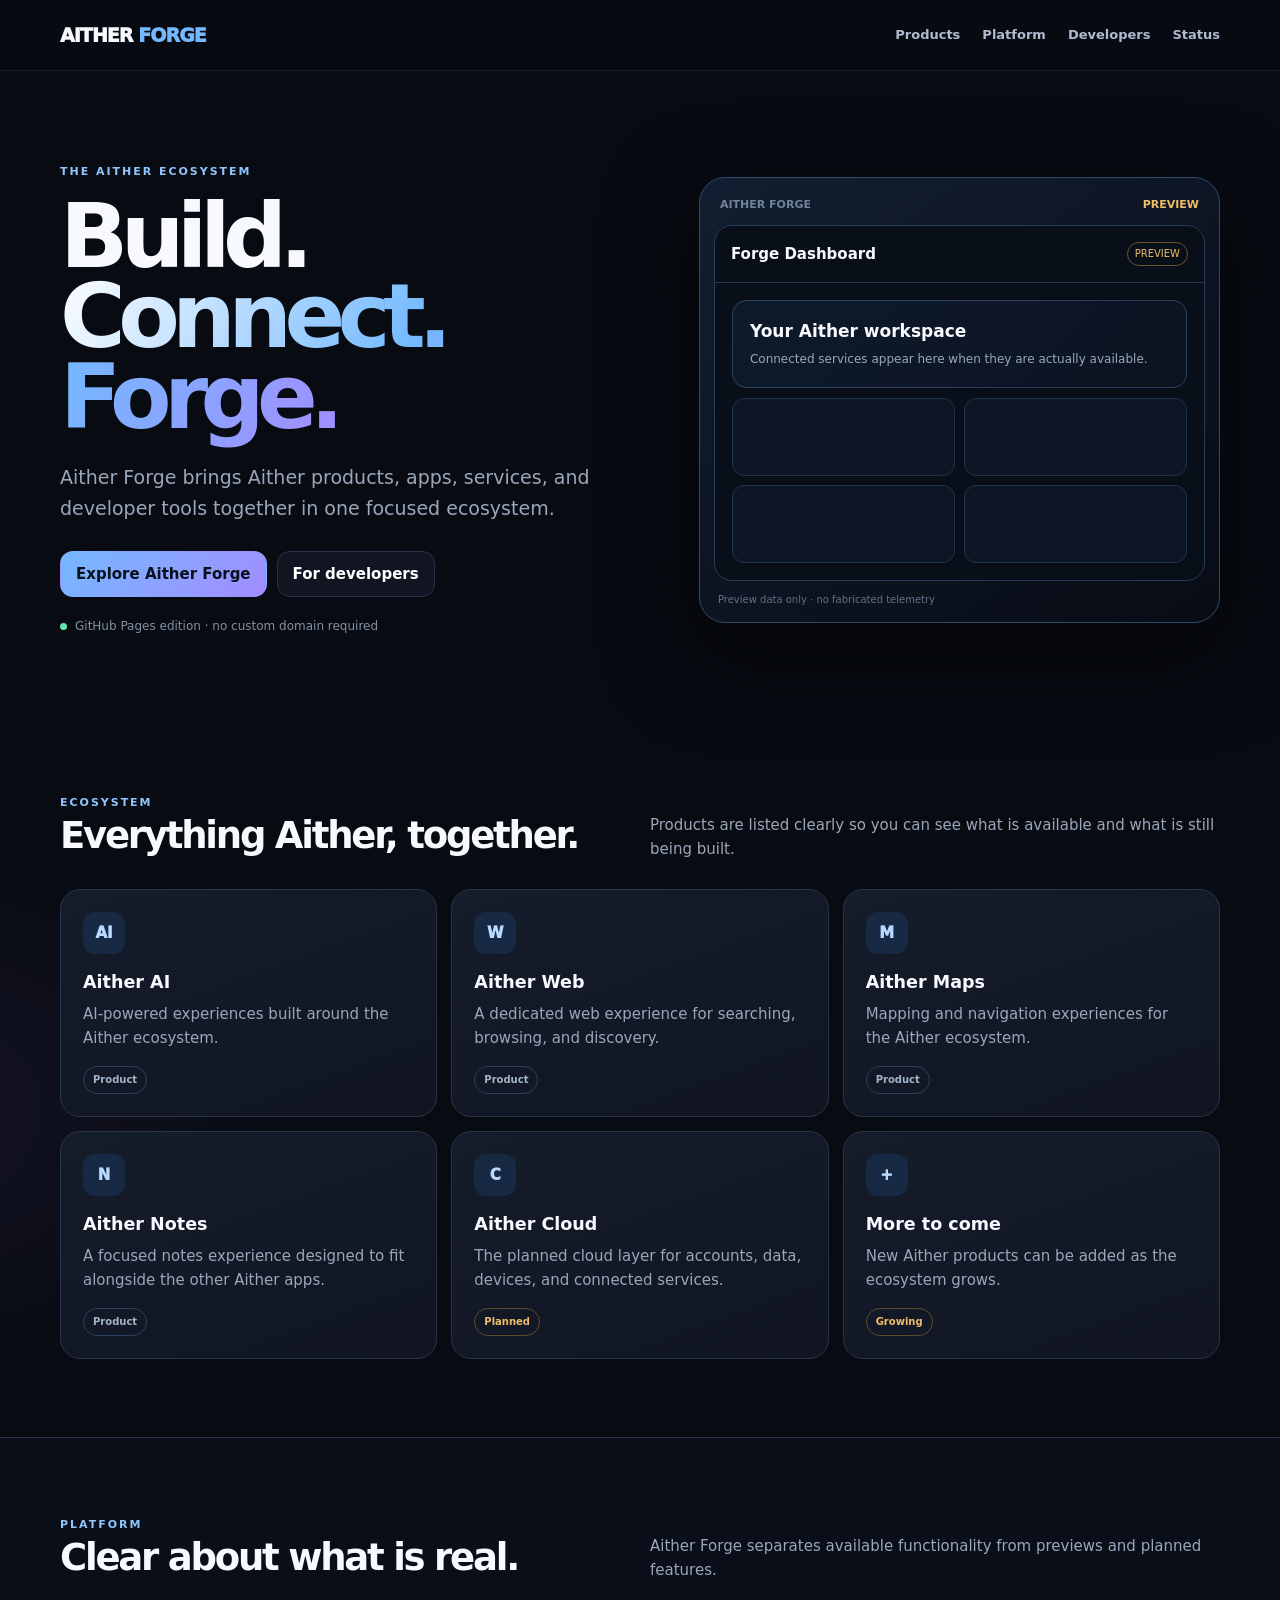
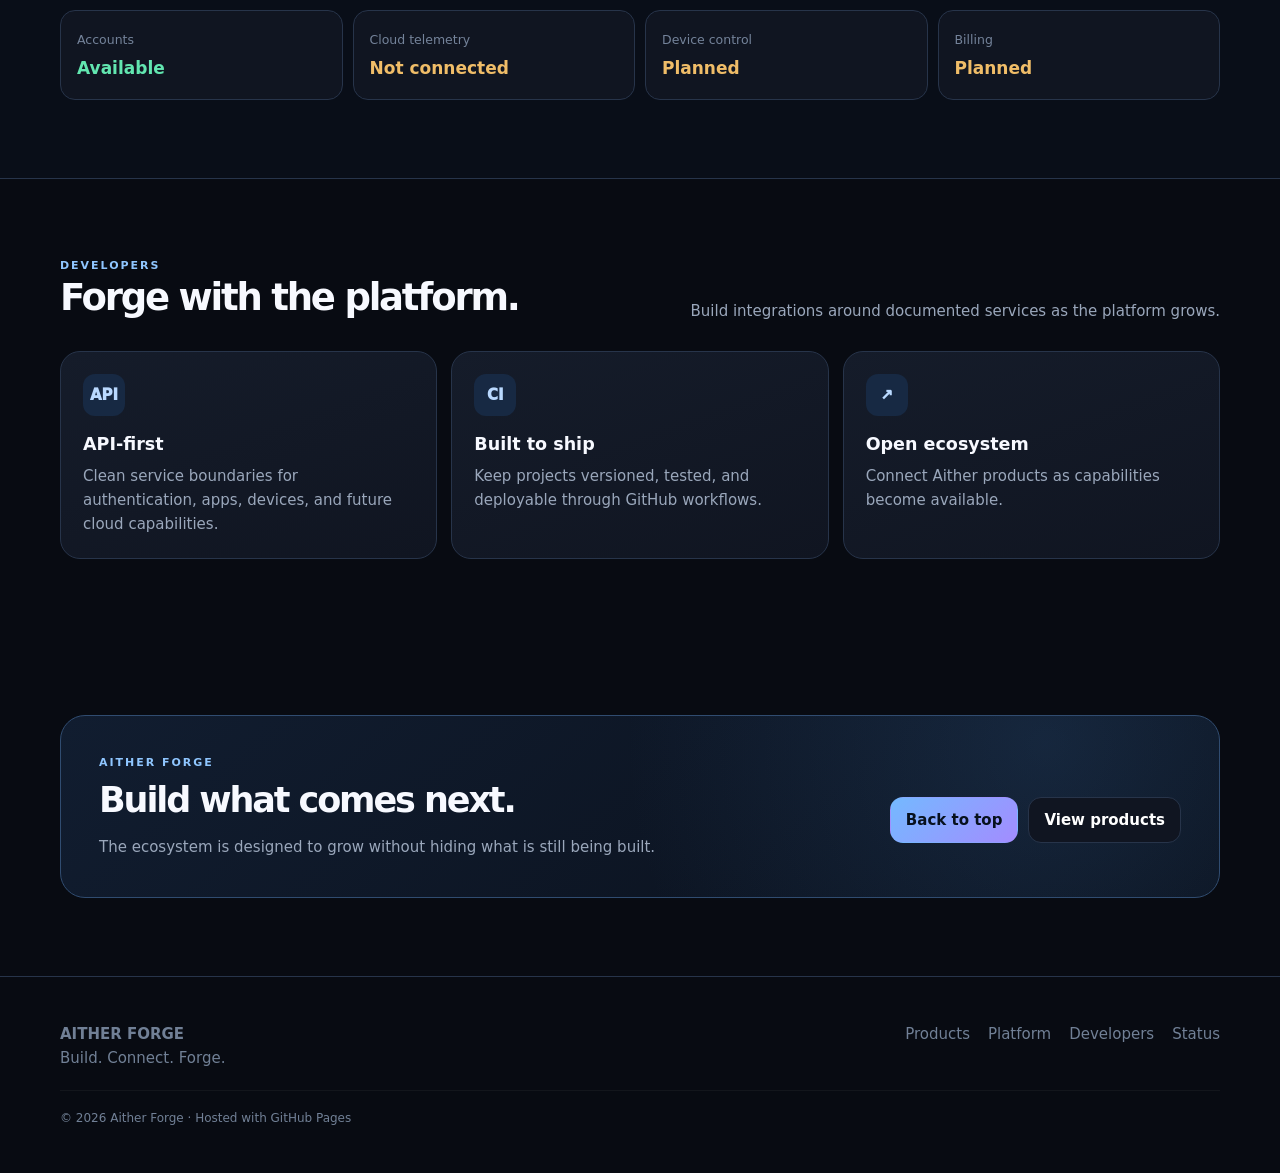
==== commit a0ad0006: "Fix Aither Forge blank GitHub Pages site" ====
--- a/index.html
+++ b/index.html
@@ -3,45 +3,32 @@
 <head>
 <meta charset="utf-8">
 <meta name="viewport" content="width=device-width,initial-scale=1,viewport-fit=cover">
-<meta name="theme-color" content="#070912">
-<meta name="description" content="Aither Forge — the home of Aither products, apps, and developer tools.">
-<title>Aither Forge — Build. Connect. Forge.</title>
+<meta name="theme-color" content="#080b12">
+<meta name="description" content="Aither Forge — the home of Aither products and apps.">
+<title>Aither Forge</title>
 <style>
-:root{--bg:#070912;--surface:#0d1220;--surface2:#11192a;--text:#f7f9ff;--muted:#96a3b8;--line:#23324a;--accent:#72b7ff;--accent2:#a18cff;--ok:#63e6b1;--warn:#f0bd68;--max:1180px;--radius:22px}
-*{box-sizing:border-box}html{scroll-behavior:smooth;scroll-padding-top:82px}body{margin:0;background:radial-gradient(800px 500px at 80% -10%,#315c9a35,transparent 65%),radial-gradient(600px 400px at -10% 40%,#6e4fb01b,transparent 70%),var(--bg);color:var(--text);font:15px/1.65 system-ui,-apple-system,BlinkMacSystemFont,"Segoe UI",sans-serif;-webkit-font-smoothing:antialiased}a{color:inherit;text-decoration:none}button,input{font:inherit}.wrap{width:min(var(--max),calc(100% - 32px));margin:auto}
-header{position:sticky;top:0;z-index:50;background:#070912df;border-bottom:1px solid #ffffff0e;backdrop-filter:blur(20px);-webkit-backdrop-filter:blur(20px)}.nav{height:72px;display:flex;align-items:center;gap:24px}.brand{display:flex;align-items:center;gap:9px;font-size:19px;font-weight:950;letter-spacing:-.055em}.brandmark{width:29px;height:29px;border-radius:9px;background:linear-gradient(135deg,var(--accent),var(--accent2));display:grid;place-items:center;color:#06101d;font-size:13px;font-weight:1000;box-shadow:0 7px 25px #70b7ff25}.brand span{color:var(--accent)}nav{display:flex;gap:23px;margin-left:auto}nav a{color:#aebbd0;font-size:13px;font-weight:650}nav a:hover,nav a.active{color:#fff}.nav-actions{display:flex;gap:8px;margin-left:4px}.btn{border:1px solid var(--line);background:#0d1422;color:#fff;border-radius:13px;padding:10px 15px;font-weight:800;cursor:pointer;transition:transform .18s,border-color .18s,background .18s}.btn:hover{transform:translateY(-2px);border-color:#466486;background:#121c2d}.primary{border-color:transparent;background:linear-gradient(135deg,var(--accent),var(--accent2));color:#07111e}.primary:hover{border-color:transparent;background:linear-gradient(135deg,#87c4ff,#b09eff)}.iconbtn{width:42px;height:42px;padding:0;display:grid;place-items:center}.menu{display:none;margin-left:auto;font-size:20px}
-.hero{padding:92px 0 80px;display:grid;grid-template-columns:1.05fr .95fr;gap:62px;align-items:center}.eyebrow{text-transform:uppercase;letter-spacing:.19em;color:#8ec5ff;font-size:11px;font-weight:900}.hero h1{font-size:clamp(54px,7vw,92px);line-height:.9;letter-spacing:-.085em;margin:16px 0 25px}.gradient{background:linear-gradient(120deg,#fff 10%,var(--accent) 55%,var(--accent2));-webkit-background-clip:text;background-clip:text;color:transparent}.lead{font-size:19px;color:var(--muted);max-width:650px}.actions{display:flex;gap:10px;flex-wrap:wrap;margin-top:29px}.notice{display:flex;align-items:center;gap:9px;margin-top:22px;color:#8290a5;font-size:12px}.dot{width:7px;height:7px;border-radius:50%;background:var(--ok);box-shadow:0 0 14px #63e6b166}
-.visual{position:relative}.glow{position:absolute;inset:10% 5%;background:linear-gradient(135deg,#70b7ff25,#a18cff1f);filter:blur(50px);z-index:-1}.preview{border:1px solid #304966;border-radius:28px;padding:13px;background:linear-gradient(145deg,#121e31,#080c15);box-shadow:0 35px 100px #000b}.preview-top{display:flex;justify-content:space-between;align-items:center;padding:4px 7px 13px;color:#71839b;font-size:11px;font-weight:800}.preview-top b{color:var(--warn)}.screen{border:1px solid #253c59;border-radius:19px;overflow:hidden;background:#080f19}.screen-head{padding:15px 16px;border-bottom:1px solid var(--line);display:flex;justify-content:space-between;align-items:center}.live{font-size:10px;color:var(--warn);border:1px solid #6c512b;padding:4px 7px;border-radius:99px}.screen-body{padding:17px}.welcome{padding:17px;border:1px solid #29415f;border-radius:14px;background:linear-gradient(135deg,#0e1a2b,#0b1320)}.welcome strong{display:block;font-size:17px}.welcome span{display:block;color:var(--muted);font-size:12px;margin-top:3px}.mini-grid{display:grid;grid-template-columns:repeat(2,1fr);gap:9px;margin-top:10px}.mini{height:82px;border:1px solid #1f324b;border-radius:13px;padding:13px;background:#0d1624}.mini i{display:block;width:30px;height:6px;border-radius:5px;background:#20344e;margin-bottom:13px}.mini em{display:block;width:58%;height:8px;border-radius:5px;background:#17273b}.preview-footer{padding:11px 4px 0;color:#617188;font-size:10px}
-section{padding:82px 0}.alt{background:#090e18;border-block:1px solid var(--line)}.section-head{display:flex;justify-content:space-between;align-items:end;gap:35px;margin-bottom:30px}.section-head h2{font-size:38px;line-height:1.05;letter-spacing:-.065em;margin:5px 0}.section-head p{max-width:570px;color:var(--muted);margin:0}.grid{display:grid;grid-template-columns:repeat(3,1fr);gap:14px}.card{position:relative;background:linear-gradient(160deg,var(--surface2),var(--surface));border:1px solid var(--line);border-radius:var(--radius);padding:23px;transition:transform .2s,border-color .2s,box-shadow .2s}.card:hover{transform:translateY(-4px);border-color:#3b5b7e;box-shadow:0 18px 45px #0004}.icon{width:42px;height:42px;display:grid;place-items:center;border-radius:13px;background:#172943;color:#b9d9ff;font-weight:950;font-size:12px}.card h3{font-size:18px;margin:15px 0 6px}.card p{color:var(--muted);margin:0}.pill{display:inline-flex;margin-top:17px;padding:5px 9px;border:1px solid #29415d;border-radius:99px;color:#9eafc5;font-size:10px;font-weight:800}.pill.planned{color:var(--warn);border-color:#5e4a2d}.filterbar{display:flex;gap:9px;flex-wrap:wrap;margin-bottom:18px}.filter{padding:8px 12px;border-radius:99px;border:1px solid var(--line);background:transparent;color:#8f9db2;cursor:pointer;font-size:12px;font-weight:800}.filter.active,.filter:hover{background:#142238;color:#fff;border-color:#365477}.hidden{display:none!important}
-.status-grid{display:grid;grid-template-columns:repeat(4,1fr);gap:10px}.stat{border:1px solid var(--line);border-radius:16px;padding:17px;background:var(--surface)}.stat small{color:#74839a}.stat b{display:block;font-size:18px;margin-top:4px}.stat .available{color:var(--ok)}.stat .planned{color:var(--warn)}.info{margin-top:12px;color:#74839a;font-size:12px}
-.cta{border:1px solid #304c70;border-radius:27px;padding:42px;background:radial-gradient(circle at 85% 15%,#315b8b45,transparent 42%),linear-gradient(140deg,#111d30,#0a101b);display:flex;justify-content:space-between;align-items:center;gap:28px}.cta h2{font-size:37px;letter-spacing:-.06em;margin:0 0 7px}.cta p{color:var(--muted);margin:0}.cta .actions{margin-top:0}
-footer{padding:48px 0 35px;border-top:1px solid var(--line);color:#718096}.foot{display:flex;justify-content:space-between;gap:22px;flex-wrap:wrap}.links{display:flex;gap:18px;flex-wrap:wrap}.links a:hover{color:#fff}.copyright{width:100%;padding-top:20px;border-top:1px solid #ffffff0b;font-size:12px}
-.reveal{opacity:0;transform:translateY(14px);transition:opacity .55s ease,transform .55s ease}.reveal.show{opacity:1;transform:none}.to-top{position:fixed;right:18px;bottom:18px;z-index:40;opacity:0;pointer-events:none;transform:translateY(10px);transition:.2s}.to-top.show{opacity:1;pointer-events:auto;transform:none}
-@media(max-width:900px){nav{position:absolute;left:12px;right:12px;top:68px;display:none;padding:9px;border:1px solid var(--line);border-radius:16px;background:#0a101beF;box-shadow:0 20px 50px #0008;flex-direction:column;gap:2px}nav.open{display:flex}nav a{padding:12px;border-radius:10px}nav a:hover{background:#121d2d}.nav-actions .primary{display:none}.menu{display:grid}.hero{grid-template-columns:1fr;gap:42px;padding-top:65px}.visual{max-width:720px;width:100%;margin:auto}.grid{grid-template-columns:1fr 1fr}.status-grid{grid-template-columns:1fr 1fr}}
-@media(max-width:580px){.wrap{width:calc(100% - 24px)}.nav{height:62px}.hero{padding:54px 0 55px}.hero h1{font-size:54px}.lead{font-size:17px}.section-head{display:block}.section-head h2{font-size:31px}.section-head p{margin-top:10px}.grid{grid-template-columns:1fr}.status-grid{grid-template-columns:1fr 1fr}.cta{display:block;padding:29px}.cta h2{font-size:30px}.cta .actions{margin-top:20px}.preview{border-radius:22px}.screen-body{padding:12px}.mini{height:70px;padding:10px}}
-@media(prefers-reduced-motion:reduce){html{scroll-behavior:auto}.reveal{opacity:1;transform:none;transition:none}.card,.btn{transition:none}}
+:root{--bg:#080b12;--panel:#101521;--panel2:#151c2a;--text:#f7f9ff;--muted:#9aa7bb;--line:#27344a;--blue:#74b9ff;--violet:#a38cff;--green:#62e6b0;--max:1160px}
+*{box-sizing:border-box}html{scroll-behavior:smooth}body{margin:0;background:radial-gradient(800px 500px at 80% -10%,#315c9a40,transparent 65%),radial-gradient(600px 400px at -10% 40%,#704fb020,transparent 70%),var(--bg);color:var(--text);font:15px/1.6 system-ui,-apple-system,BlinkMacSystemFont,"Segoe UI",sans-serif;-webkit-font-smoothing:antialiased}a{color:inherit;text-decoration:none}button{font:inherit}.wrap{width:min(var(--max),calc(100% - 32px));margin:auto}
+header{position:sticky;top:0;z-index:10;background:#080b12e8;border-bottom:1px solid #ffffff12;backdrop-filter:blur(18px);-webkit-backdrop-filter:blur(18px)}.nav{min-height:70px;display:flex;align-items:center;gap:24px}.brand{font-size:19px;font-weight:950;letter-spacing:-.05em}.brand span{color:var(--blue)}nav{display:flex;gap:22px;margin-left:auto}nav a{color:#aebbd0;font-size:13px;font-weight:700}nav a:hover{color:#fff}.menu{display:none;margin-left:auto;background:transparent;color:#fff;border:1px solid var(--line);border-radius:12px;padding:8px 11px}.hero{padding:92px 0 80px;display:grid;grid-template-columns:1fr .9fr;gap:60px;align-items:center}.eyebrow{text-transform:uppercase;letter-spacing:.18em;color:#8fc6ff;font-size:11px;font-weight:900}.hero h1{font-size:clamp(54px,7vw,92px);line-height:.9;letter-spacing:-.085em;margin:15px 0 25px}.gradient{background:linear-gradient(120deg,#fff,var(--blue) 55%,var(--violet));-webkit-background-clip:text;background-clip:text;color:transparent}.lead{font-size:19px;color:var(--muted);max-width:650px}.actions{display:flex;gap:10px;flex-wrap:wrap;margin-top:28px}.btn{display:inline-flex;align-items:center;justify-content:center;border:1px solid var(--line);background:var(--panel);color:#fff;border-radius:13px;padding:10px 15px;font-weight:800;cursor:pointer}.btn.primary{border-color:transparent;background:linear-gradient(135deg,var(--blue),var(--violet));color:#07111e}.notice{margin-top:20px;color:#8290a5;font-size:12px}.dot{display:inline-block;width:7px;height:7px;border-radius:50%;background:var(--green);margin-right:8px}.preview{border:1px solid #304966;border-radius:26px;padding:14px;background:linear-gradient(145deg,#121e31,#080c15);box-shadow:0 30px 90px #0009}.previewbar{display:flex;justify-content:space-between;padding:4px 6px 12px;color:#71839b;font-size:11px;font-weight:800}.tag{color:#f0bd68}.screen{border:1px solid #263c58;border-radius:18px;overflow:hidden;background:#080f19}.screenhead{padding:16px;border-bottom:1px solid var(--line);display:flex;justify-content:space-between}.badge{font-size:10px;color:#f0bd68;border:1px solid #6c512b;padding:3px 7px;border-radius:99px}.screenbody{padding:17px}.welcome{padding:17px;border:1px solid #29415f;border-radius:14px;background:linear-gradient(135deg,#0e1a2b,#0b1320)}.welcome strong{display:block;font-size:17px}.welcome span{color:var(--muted);font-size:12px}.skeletons{display:grid;grid-template-columns:1fr 1fr;gap:9px;margin-top:10px}.skeleton{height:78px;border:1px solid #20334b;border-radius:12px;background:#0d1624}.previewfoot{padding:11px 4px 0;color:#617188;font-size:10px}section{padding:78px 0}.alt{background:#090e18;border-block:1px solid var(--line)}.head{display:flex;justify-content:space-between;align-items:end;gap:30px;margin-bottom:28px}.head h2{font-size:37px;line-height:1.05;letter-spacing:-.06em;margin:5px 0}.head p{max-width:570px;color:var(--muted);margin:0}.grid{display:grid;grid-template-columns:repeat(3,1fr);gap:14px}.card{background:linear-gradient(160deg,var(--panel2),var(--panel));border:1px solid var(--line);border-radius:20px;padding:22px}.icon{width:42px;height:42px;display:grid;place-items:center;border-radius:12px;background:#172943;color:#b9d9ff;font-weight:950}.card h3{margin:14px 0 6px}.card p{color:var(--muted);margin:0}.pill{display:inline-flex;margin-top:16px;padding:5px 9px;border:1px solid #29415d;border-radius:99px;color:#a4b4c9;font-size:10px;font-weight:800}.planned{color:#f0bd68;border-color:#5e4a2d}.status{display:grid;grid-template-columns:repeat(4,1fr);gap:10px}.stat{border:1px solid var(--line);border-radius:15px;padding:16px;background:var(--panel)}.stat small{color:#74839a}.stat b{display:block;margin-top:4px;font-size:17px}.available{color:var(--green)}.cta{border:1px solid #304c70;border-radius:25px;padding:38px;background:radial-gradient(circle at 85% 15%,#315b8b45,transparent 42%),linear-gradient(140deg,#111d30,#0a101b);display:flex;justify-content:space-between;align-items:center;gap:25px}.cta h2{font-size:35px;margin:0 0 7px;letter-spacing:-.06em}.cta p{color:var(--muted);margin:0}footer{padding:45px 0;border-top:1px solid var(--line);color:#718096}.foot{display:flex;justify-content:space-between;gap:20px;flex-wrap:wrap}.links{display:flex;gap:18px;flex-wrap:wrap}.copyright{width:100%;padding-top:18px;border-top:1px solid #ffffff0b;font-size:12px}
+@media(max-width:850px){nav{display:none;position:absolute;left:12px;right:12px;top:68px;padding:8px;border:1px solid var(--line);border-radius:15px;background:#0b101beF;box-shadow:0 20px 50px #0008;flex-direction:column;gap:2px}nav.open{display:flex}nav a{padding:12px}.menu{display:block}.hero{grid-template-columns:1fr;padding-top:60px}.grid{grid-template-columns:1fr 1fr}.status{grid-template-columns:1fr 1fr}}
+@media(max-width:560px){.wrap{width:calc(100% - 24px)}.nav{min-height:62px}.hero{padding:52px 0}.hero h1{font-size:54px}.lead{font-size:17px}.head{display:block}.head h2{font-size:30px}.head p{margin-top:9px}.grid{grid-template-columns:1fr}.status{grid-template-columns:1fr 1fr}.cta{display:block;padding:28px}.cta .actions{margin-top:18px}.preview{border-radius:21px}}
 </style>
 </head>
 <body>
-<header><div class="wrap nav"><a class="brand" href="#home" aria-label="Aither Forge home"><span class="brandmark">A</span>AITHER <span>FORGE</span></a><nav id="nav"><a href="#products">Products</a><a href="#platform">Platform</a><a href="#developers">Developers</a><a href="#status">Status</a></nav><div class="nav-actions"><button class="btn iconbtn" id="themeBtn" aria-label="Toggle appearance" title="Toggle appearance">◐</button><button class="btn menu" id="menuBtn" aria-label="Open menu" aria-expanded="false">☰</button></div></div></header>
+<header><div class="wrap nav"><a class="brand" href="#home">AITHER <span>FORGE</span></a><nav id="nav"><a href="#products">Products</a><a href="#platform">Platform</a><a href="#developers">Developers</a><a href="#status">Status</a></nav><button class="menu" id="menu" aria-label="Open menu" aria-expanded="false">☰</button></div></header>
 <main>
-<section class="wrap hero" id="home"><div class="reveal"><div class="eyebrow">The Aither ecosystem</div><h1>Build.<br><span class="gradient">Connect. Forge.</span></h1><p class="lead">Aither Forge brings Aither products, apps, services, and developer tools together in one focused ecosystem.</p><div class="actions"><a class="btn primary" href="#products">Explore Aither Forge</a><a class="btn" href="#developers">For developers</a></div><div class="notice"><span class="dot"></span>GitHub Pages edition · no custom domain required</div></div><div class="visual reveal"><span class="glow"></span><div class="preview"><div class="preview-top"><span>AITHER FORGE</span><b>PREVIEW</b></div><div class="screen"><div class="screen-head"><strong>Forge Dashboard</strong><span class="live">PREVIEW</span></div><div class="screen-body"><div class="welcome"><strong>Your Aither workspace</strong><span>Connected services appear here when they are actually available.</span></div><div class="mini-grid"><div class="mini"><i></i><em></em></div><div class="mini"><i></i><em></em></div><div class="mini"><i></i><em></em></div><div class="mini"><i></i><em></em></div></div></div></div><div class="preview-footer">No fabricated telemetry · preview data only</div></div></div></section>
-<section id="products"><div class="wrap"><div class="section-head reveal"><div><div class="eyebrow">Ecosystem</div><h2>Everything Aither, together.</h2></div><p>Discover the products that make up Aither Forge. Features that are not connected yet are clearly marked instead of pretending to be live.</p></div><div class="filterbar reveal" role="group" aria-label="Filter products"><button class="filter active" data-filter="all">All</button><button class="filter" data-filter="product">Products</button><button class="filter" data-filter="planned">Planned</button></div><div class="grid" id="productGrid"><article class="card reveal" data-type="product"><div class="icon">AI</div><h3>Aither AI</h3><p>AI-powered experiences built around the Aither ecosystem.</p><span class="pill">Product</span></article><article class="card reveal" data-type="product"><div class="icon">W</div><h3>Aither Web</h3><p>A dedicated web experience for searching, browsing, and discovery.</p><span class="pill">Product</span></article><article class="card reveal" data-type="planned"><div class="icon">C</div><h3>Aither Cloud</h3><p>The planned cloud layer for accounts, data, devices, and connected services.</p><span class="pill planned">Planned</span></article><article class="card reveal" data-type="product"><div class="icon">M</div><h3>Aither Maps</h3><p>Mapping and navigation experiences for the Aither ecosystem.</p><span class="pill">Product</span></article><article class="card reveal" data-type="product"><div class="icon">N</div><h3>Aither Notes</h3><p>A focused notes experience designed to fit alongside the other Aither apps.</p><span class="pill">Product</span></article><article class="card reveal" data-type="planned"><div class="icon">+</div><h3>More to come</h3><p>New Aither products can be added as the ecosystem grows.</p><span class="pill planned">Growing</span></article></div></div></section>
-<section class="alt" id="platform"><div class="wrap"><div class="section-head reveal"><div><div class="eyebrow">Platform</div><h2>Clear about what is real.</h2></div><p>Aither Forge separates available functionality from previews and planned features.</p></div><div class="status-grid reveal"><div class="stat"><small>Accounts</small><b class="available">Available</b></div><div class="stat"><small>Cloud telemetry</small><b class="planned">Not connected</b></div><div class="stat"><small>Device control</small><b class="planned">Planned</b></div><div class="stat"><small>Billing</small><b class="planned">Planned</b></div></div><p class="info reveal">This page does not display invented device counts, uptime, storage, firmware, or service-health numbers.</p></div></section>
-<section id="developers"><div class="wrap"><div class="section-head reveal"><div><div class="eyebrow">Developers</div><h2>Forge with the platform.</h2></div><p>Build integrations around documented services as the platform grows.</p></div><div class="grid"><article class="card reveal"><div class="icon">API</div><h3>API-first</h3><p>Clean service boundaries for authentication, apps, devices, and future cloud capabilities.</p></article><article class="card reveal"><div class="icon">CI</div><h3>Built to ship</h3><p>Keep projects versioned, tested, and deployable through GitHub workflows.</p></article><article class="card reveal"><div class="icon">↗</div><h3>Open ecosystem</h3><p>Connect Aither products as capabilities become available.</p></article></div></div></section>
-<section id="status"><div class="wrap"><div class="cta reveal"><div><div class="eyebrow">Aither Forge</div><h2>Build what comes next.</h2><p>The ecosystem is designed to grow without hiding what is still being built.</p></div><div class="actions"><a class="btn primary" href="#home">Back to top</a><a class="btn" href="#products">View products</a></div></div></div></section>
+<section class="wrap hero" id="home"><div><div class="eyebrow">The Aither ecosystem</div><h1>Build.<br><span class="gradient">Connect. Forge.</span></h1><p class="lead">Aither Forge brings Aither products, apps, services, and developer tools together in one focused ecosystem.</p><div class="actions"><a class="btn primary" href="#products">Explore Aither Forge</a><a class="btn" href="#developers">For developers</a></div><div class="notice"><span class="dot"></span>GitHub Pages edition · no custom domain required</div></div><div class="preview"><div class="previewbar"><span>AITHER FORGE</span><span class="tag">PREVIEW</span></div><div class="screen"><div class="screenhead"><strong>Forge Dashboard</strong><span class="badge">PREVIEW</span></div><div class="screenbody"><div class="welcome"><strong>Your Aither workspace</strong><span>Connected services appear here when they are actually available.</span></div><div class="skeletons"><div class="skeleton"></div><div class="skeleton"></div><div class="skeleton"></div><div class="skeleton"></div></div></div></div><div class="previewfoot">Preview data only · no fabricated telemetry</div></div></section>
+<section id="products"><div class="wrap"><div class="head"><div><div class="eyebrow">Ecosystem</div><h2>Everything Aither, together.</h2></div><p>Products are listed clearly so you can see what is available and what is still being built.</p></div><div class="grid"><article class="card"><div class="icon">AI</div><h3>Aither AI</h3><p>AI-powered experiences built around the Aither ecosystem.</p><span class="pill">Product</span></article><article class="card"><div class="icon">W</div><h3>Aither Web</h3><p>A dedicated web experience for searching, browsing, and discovery.</p><span class="pill">Product</span></article><article class="card"><div class="icon">M</div><h3>Aither Maps</h3><p>Mapping and navigation experiences for the Aither ecosystem.</p><span class="pill">Product</span></article><article class="card"><div class="icon">N</div><h3>Aither Notes</h3><p>A focused notes experience designed to fit alongside the other Aither apps.</p><span class="pill">Product</span></article><article class="card"><div class="icon">C</div><h3>Aither Cloud</h3><p>The planned cloud layer for accounts, data, devices, and connected services.</p><span class="pill planned">Planned</span></article><article class="card"><div class="icon">+</div><h3>More to come</h3><p>New Aither products can be added as the ecosystem grows.</p><span class="pill planned">Growing</span></article></div></div></section>
+<section class="alt" id="platform"><div class="wrap"><div class="head"><div><div class="eyebrow">Platform</div><h2>Clear about what is real.</h2></div><p>Aither Forge separates available functionality from previews and planned features.</p></div><div class="status"><div class="stat"><small>Accounts</small><b class="available">Available</b></div><div class="stat"><small>Cloud telemetry</small><b class="planned">Not connected</b></div><div class="stat"><small>Device control</small><b class="planned">Planned</b></div><div class="stat"><small>Billing</small><b class="planned">Planned</b></div></div></div></section>
+<section id="developers"><div class="wrap"><div class="head"><div><div class="eyebrow">Developers</div><h2>Forge with the platform.</h2></div><p>Build integrations around documented services as the platform grows.</p></div><div class="grid"><article class="card"><div class="icon">API</div><h3>API-first</h3><p>Clean service boundaries for authentication, apps, devices, and future cloud capabilities.</p></article><article class="card"><div class="icon">CI</div><h3>Built to ship</h3><p>Keep projects versioned, tested, and deployable through GitHub workflows.</p></article><article class="card"><div class="icon">↗</div><h3>Open ecosystem</h3><p>Connect Aither products as capabilities become available.</p></article></div></div></section>
+<section id="status"><div class="wrap"><div class="cta"><div><div class="eyebrow">Aither Forge</div><h2>Build what comes next.</h2><p>The ecosystem is designed to grow without hiding what is still being built.</p></div><div class="actions"><a class="btn primary" href="#home">Back to top</a><a class="btn" href="#products">View products</a></div></div></div></section>
 </main>
 <footer><div class="wrap foot"><div><strong>AITHER FORGE</strong><div>Build. Connect. Forge.</div></div><div class="links"><a href="#products">Products</a><a href="#platform">Platform</a><a href="#developers">Developers</a><a href="#status">Status</a></div><div class="copyright">© 2026 Aither Forge · Hosted with GitHub Pages</div></div></footer>
-<button class="btn iconbtn to-top" id="topBtn" aria-label="Back to top">↑</button>
 <script>
-const nav=document.getElementById('nav'),menu=document.getElementById('menuBtn');
-menu.addEventListener('click',()=>{const open=nav.classList.toggle('open');menu.setAttribute('aria-expanded',open)});
-nav.querySelectorAll('a').forEach(a=>a.addEventListener('click',()=>{nav.classList.remove('open');menu.setAttribute('aria-expanded','false')}));
-const filters=document.querySelectorAll('.filter'),cards=document.querySelectorAll('#productGrid .card');
-filters.forEach(btn=>btn.addEventListener('click',()=>{filters.forEach(x=>x.classList.remove('active'));btn.classList.add('active');const type=btn.dataset.filter;cards.forEach(card=>card.classList.toggle('hidden',type!=='all'&&card.dataset.type!==type))}));
-const top=document.getElementById('topBtn');window.addEventListener('scroll',()=>top.classList.toggle('show',scrollY>500),{passive:true});top.addEventListener('click',()=>scrollTo({top:0,behavior:'smooth'}));
-const io=new IntersectionObserver(entries=>entries.forEach(e=>{if(e.isIntersecting)e.target.classList.add('show')}),{threshold:.08});document.querySelectorAll('.reveal').forEach(x=>io.observe(x));
-const theme=document.getElementById('themeBtn');let light=false;theme.addEventListener('click',()=>{light=!light;document.documentElement.style.setProperty('--bg',light?'#f5f7fb':'#070912');document.documentElement.style.setProperty('--surface',light?'#ffffff':'#0d1220');document.documentElement.style.setProperty('--surface2',light?'#f0f4fa':'#11192a');document.documentElement.style.setProperty('--text',light?'#0a1020':'#f7f9ff');document.documentElement.style.setProperty('--muted',light?'#59677d':'#96a3b8');document.documentElement.style.setProperty('--line',light?'#d7deea':'#23324a');document.documentElement.style.setProperty('--accent',light?'#2676c9':'#72b7ff');document.documentElement.style.setProperty('--accent2',light?'#7357c7':'#a18cff');document.querySelector('header').style.background=light?'#f5f7fbe8':'#070912df';document.querySelector('.alt').style.background=light?'#eef2f8':'#090e18';theme.textContent=light?'☀':'◐';});
+(function(){
+ const nav=document.getElementById('nav'),menu=document.getElementById('menu');
+ if(menu&&nav){menu.addEventListener('click',function(){const open=nav.classList.toggle('open');menu.setAttribute('aria-expanded',String(open));});nav.querySelectorAll('a').forEach(function(a){a.addEventListener('click',function(){nav.classList.remove('open');menu.setAttribute('aria-expanded','false');});});}
+})();
 </script>
 </body>
 </html>
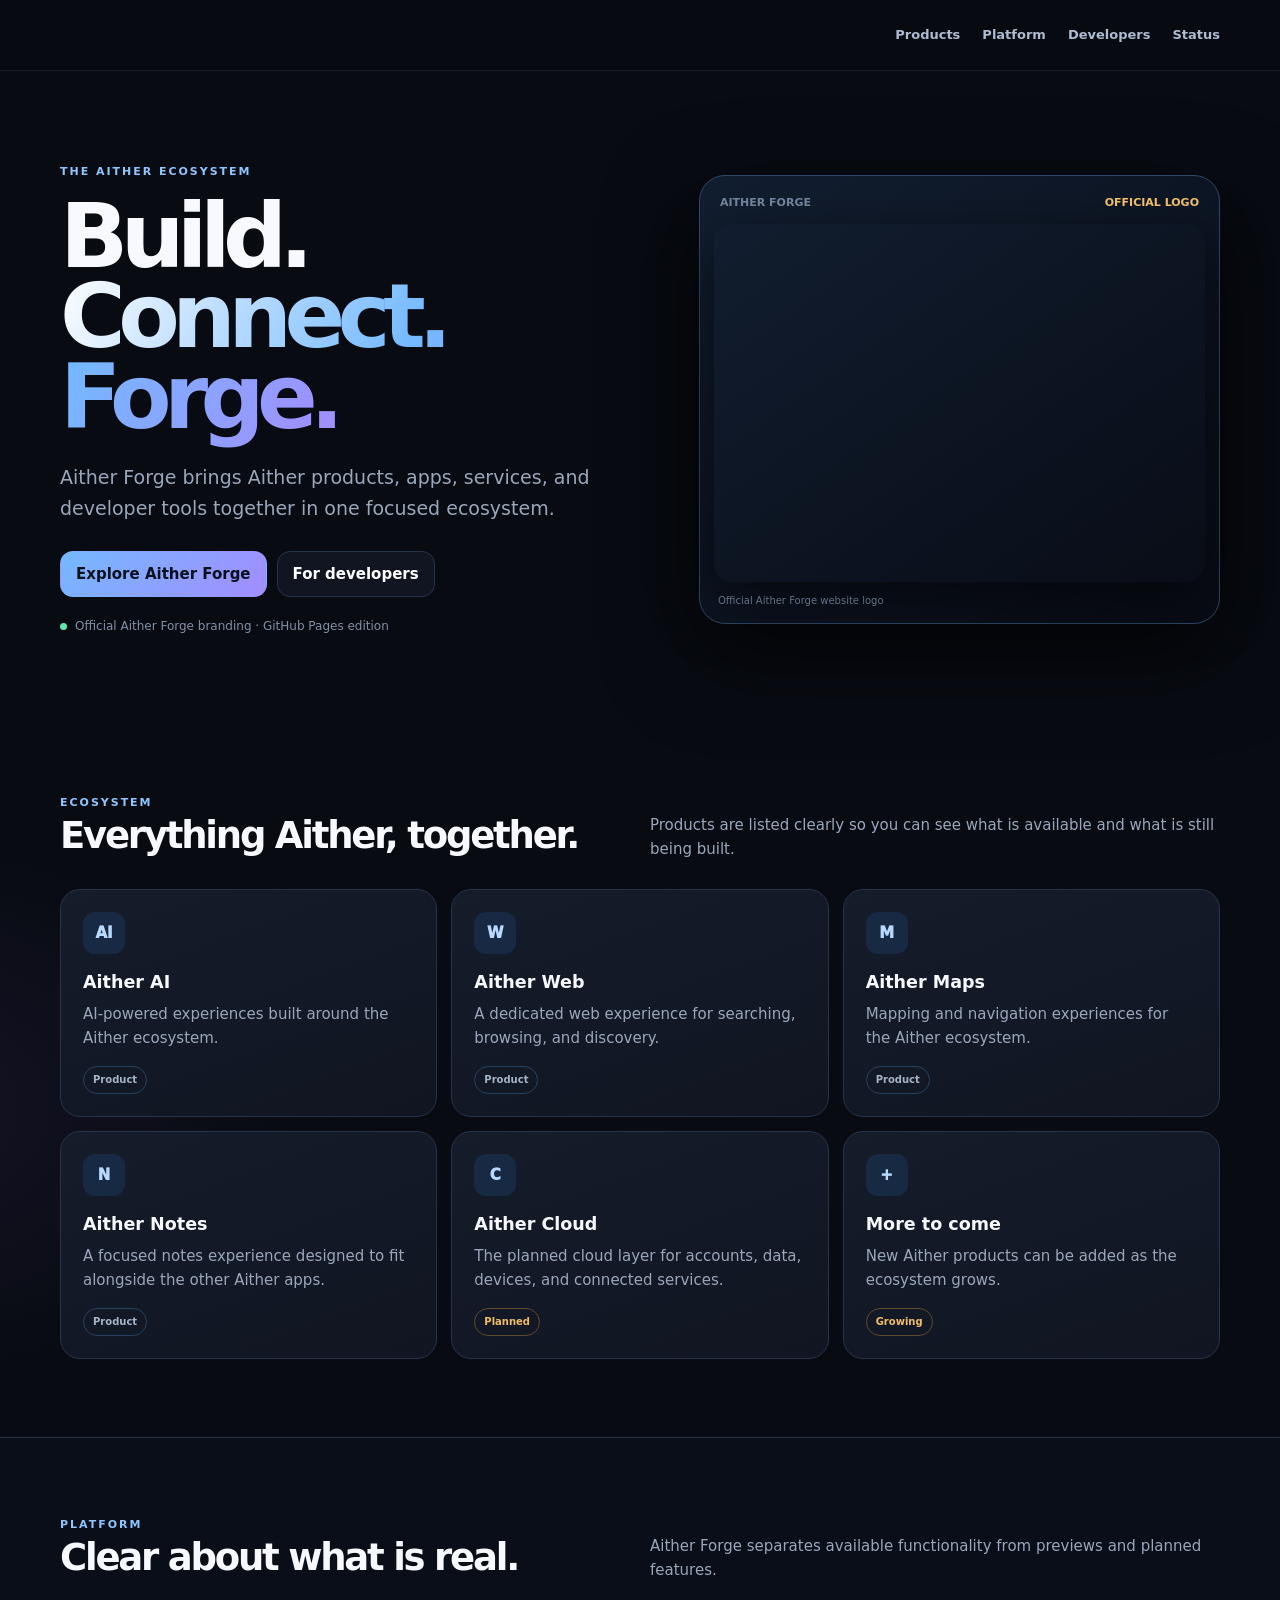
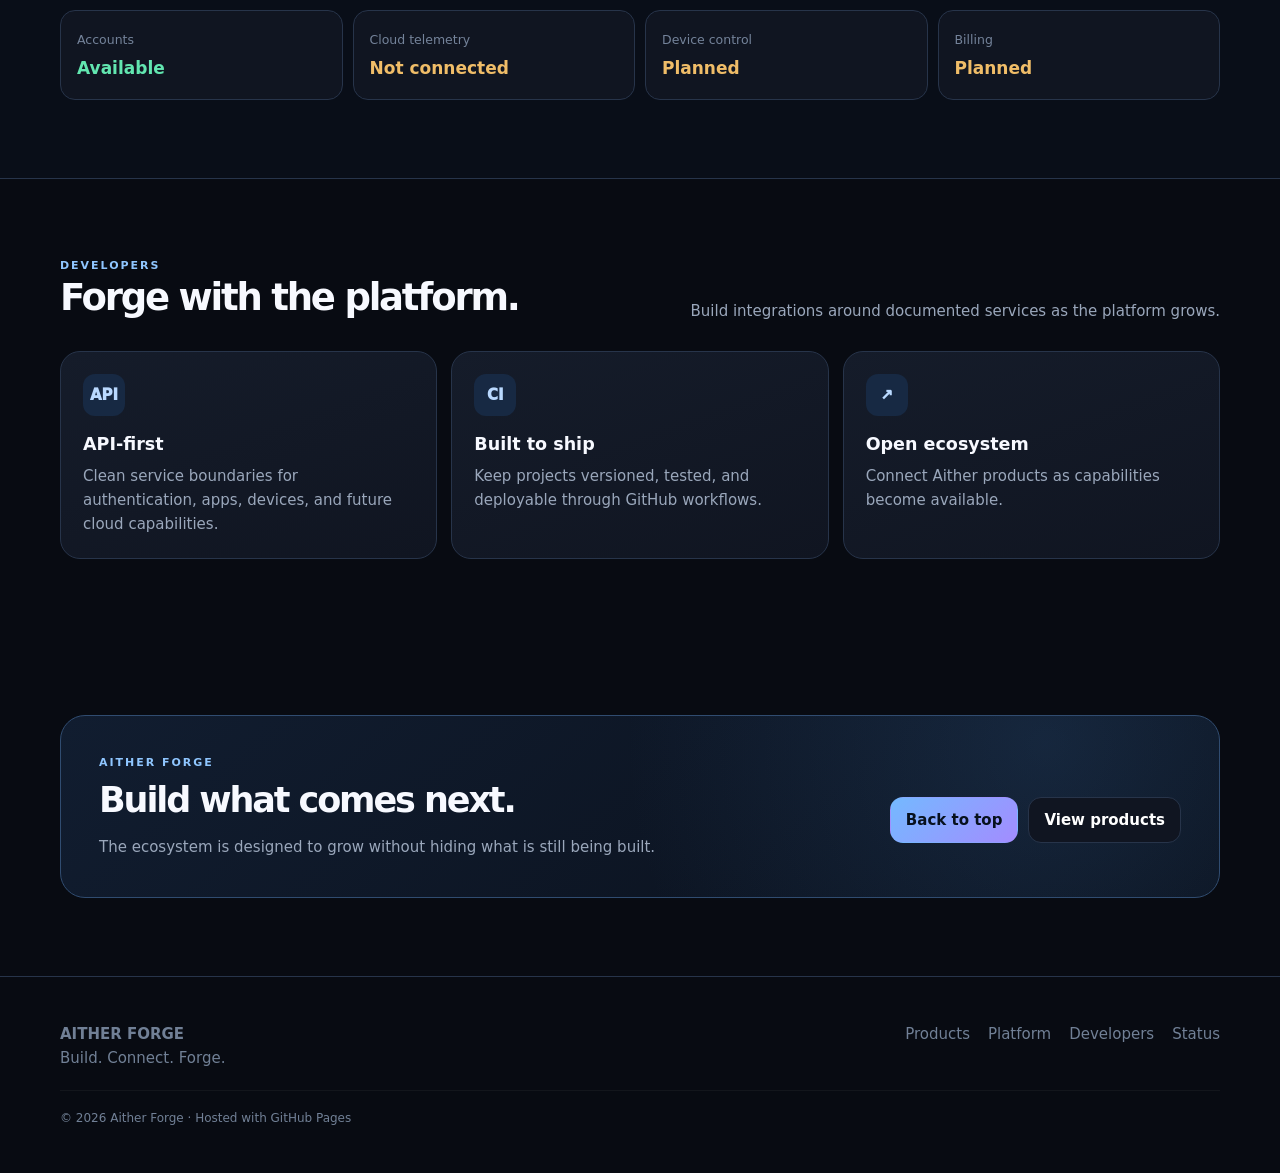
==== commit 01604047: "Add official Aither Forge website logo" ====
--- a/index.html
+++ b/index.html
@@ -5,19 +5,22 @@
 <meta name="viewport" content="width=device-width,initial-scale=1,viewport-fit=cover">
 <meta name="theme-color" content="#080b12">
 <meta name="description" content="Aither Forge — the home of Aither products and apps.">
+<link rel="icon" href="./aither-forge-logo.jpg" type="image/jpeg">
+<link rel="apple-touch-icon" href="./aither-forge-logo.jpg">
+<link rel="manifest" href="./manifest.json">
 <title>Aither Forge</title>
 <style>
 :root{--bg:#080b12;--panel:#101521;--panel2:#151c2a;--text:#f7f9ff;--muted:#9aa7bb;--line:#27344a;--blue:#74b9ff;--violet:#a38cff;--green:#62e6b0;--max:1160px}
 *{box-sizing:border-box}html{scroll-behavior:smooth}body{margin:0;background:radial-gradient(800px 500px at 80% -10%,#315c9a40,transparent 65%),radial-gradient(600px 400px at -10% 40%,#704fb020,transparent 70%),var(--bg);color:var(--text);font:15px/1.6 system-ui,-apple-system,BlinkMacSystemFont,"Segoe UI",sans-serif;-webkit-font-smoothing:antialiased}a{color:inherit;text-decoration:none}button{font:inherit}.wrap{width:min(var(--max),calc(100% - 32px));margin:auto}
-header{position:sticky;top:0;z-index:10;background:#080b12e8;border-bottom:1px solid #ffffff12;backdrop-filter:blur(18px);-webkit-backdrop-filter:blur(18px)}.nav{min-height:70px;display:flex;align-items:center;gap:24px}.brand{font-size:19px;font-weight:950;letter-spacing:-.05em}.brand span{color:var(--blue)}nav{display:flex;gap:22px;margin-left:auto}nav a{color:#aebbd0;font-size:13px;font-weight:700}nav a:hover{color:#fff}.menu{display:none;margin-left:auto;background:transparent;color:#fff;border:1px solid var(--line);border-radius:12px;padding:8px 11px}.hero{padding:92px 0 80px;display:grid;grid-template-columns:1fr .9fr;gap:60px;align-items:center}.eyebrow{text-transform:uppercase;letter-spacing:.18em;color:#8fc6ff;font-size:11px;font-weight:900}.hero h1{font-size:clamp(54px,7vw,92px);line-height:.9;letter-spacing:-.085em;margin:15px 0 25px}.gradient{background:linear-gradient(120deg,#fff,var(--blue) 55%,var(--violet));-webkit-background-clip:text;background-clip:text;color:transparent}.lead{font-size:19px;color:var(--muted);max-width:650px}.actions{display:flex;gap:10px;flex-wrap:wrap;margin-top:28px}.btn{display:inline-flex;align-items:center;justify-content:center;border:1px solid var(--line);background:var(--panel);color:#fff;border-radius:13px;padding:10px 15px;font-weight:800;cursor:pointer}.btn.primary{border-color:transparent;background:linear-gradient(135deg,var(--blue),var(--violet));color:#07111e}.notice{margin-top:20px;color:#8290a5;font-size:12px}.dot{display:inline-block;width:7px;height:7px;border-radius:50%;background:var(--green);margin-right:8px}.preview{border:1px solid #304966;border-radius:26px;padding:14px;background:linear-gradient(145deg,#121e31,#080c15);box-shadow:0 30px 90px #0009}.previewbar{display:flex;justify-content:space-between;padding:4px 6px 12px;color:#71839b;font-size:11px;font-weight:800}.tag{color:#f0bd68}.screen{border:1px solid #263c58;border-radius:18px;overflow:hidden;background:#080f19}.screenhead{padding:16px;border-bottom:1px solid var(--line);display:flex;justify-content:space-between}.badge{font-size:10px;color:#f0bd68;border:1px solid #6c512b;padding:3px 7px;border-radius:99px}.screenbody{padding:17px}.welcome{padding:17px;border:1px solid #29415f;border-radius:14px;background:linear-gradient(135deg,#0e1a2b,#0b1320)}.welcome strong{display:block;font-size:17px}.welcome span{color:var(--muted);font-size:12px}.skeletons{display:grid;grid-template-columns:1fr 1fr;gap:9px;margin-top:10px}.skeleton{height:78px;border:1px solid #20334b;border-radius:12px;background:#0d1624}.previewfoot{padding:11px 4px 0;color:#617188;font-size:10px}section{padding:78px 0}.alt{background:#090e18;border-block:1px solid var(--line)}.head{display:flex;justify-content:space-between;align-items:end;gap:30px;margin-bottom:28px}.head h2{font-size:37px;line-height:1.05;letter-spacing:-.06em;margin:5px 0}.head p{max-width:570px;color:var(--muted);margin:0}.grid{display:grid;grid-template-columns:repeat(3,1fr);gap:14px}.card{background:linear-gradient(160deg,var(--panel2),var(--panel));border:1px solid var(--line);border-radius:20px;padding:22px}.icon{width:42px;height:42px;display:grid;place-items:center;border-radius:12px;background:#172943;color:#b9d9ff;font-weight:950}.card h3{margin:14px 0 6px}.card p{color:var(--muted);margin:0}.pill{display:inline-flex;margin-top:16px;padding:5px 9px;border:1px solid #29415d;border-radius:99px;color:#a4b4c9;font-size:10px;font-weight:800}.planned{color:#f0bd68;border-color:#5e4a2d}.status{display:grid;grid-template-columns:repeat(4,1fr);gap:10px}.stat{border:1px solid var(--line);border-radius:15px;padding:16px;background:var(--panel)}.stat small{color:#74839a}.stat b{display:block;margin-top:4px;font-size:17px}.available{color:var(--green)}.cta{border:1px solid #304c70;border-radius:25px;padding:38px;background:radial-gradient(circle at 85% 15%,#315b8b45,transparent 42%),linear-gradient(140deg,#111d30,#0a101b);display:flex;justify-content:space-between;align-items:center;gap:25px}.cta h2{font-size:35px;margin:0 0 7px;letter-spacing:-.06em}.cta p{color:var(--muted);margin:0}footer{padding:45px 0;border-top:1px solid var(--line);color:#718096}.foot{display:flex;justify-content:space-between;gap:20px;flex-wrap:wrap}.links{display:flex;gap:18px;flex-wrap:wrap}.copyright{width:100%;padding-top:18px;border-top:1px solid #ffffff0b;font-size:12px}
+header{position:sticky;top:0;z-index:10;background:#080b12e8;border-bottom:1px solid #ffffff12;backdrop-filter:blur(18px);-webkit-backdrop-filter:blur(18px)}.nav{min-height:70px;display:flex;align-items:center;gap:24px}.brand{display:inline-flex;align-items:center}.brand-logo{display:block;width:150px;height:auto;max-height:54px;object-fit:contain}.brand-text{font-size:19px;font-weight:950;letter-spacing:-.05em;display:none}.brand-text span{color:var(--blue)}nav{display:flex;gap:22px;margin-left:auto}nav a{color:#aebbd0;font-size:13px;font-weight:700}nav a:hover{color:#fff}.menu{display:none;margin-left:auto;background:transparent;color:#fff;border:1px solid var(--line);border-radius:12px;padding:8px 11px}.hero{padding:92px 0 80px;display:grid;grid-template-columns:1fr .9fr;gap:60px;align-items:center}.eyebrow{text-transform:uppercase;letter-spacing:.18em;color:#8fc6ff;font-size:11px;font-weight:900}.hero h1{font-size:clamp(54px,7vw,92px);line-height:.9;letter-spacing:-.085em;margin:15px 0 25px}.gradient{background:linear-gradient(120deg,#fff,var(--blue) 55%,var(--violet));-webkit-background-clip:text;background-clip:text;color:transparent}.lead{font-size:19px;color:var(--muted);max-width:650px}.actions{display:flex;gap:10px;flex-wrap:wrap;margin-top:28px}.btn{display:inline-flex;align-items:center;justify-content:center;border:1px solid var(--line);background:var(--panel);color:#fff;border-radius:13px;padding:10px 15px;font-weight:800;cursor:pointer}.btn.primary{border-color:transparent;background:linear-gradient(135deg,var(--blue),var(--violet));color:#07111e}.notice{margin-top:20px;color:#8290a5;font-size:12px}.dot{display:inline-block;width:7px;height:7px;border-radius:50%;background:var(--green);margin-right:8px}.preview{border:1px solid #304966;border-radius:26px;padding:14px;background:linear-gradient(145deg,#121e31,#080c15);box-shadow:0 30px 90px #0009}.forge-logo{display:block;width:100%;height:auto;border-radius:18px;box-shadow:0 20px 60px #0009}.previewbar{display:flex;justify-content:space-between;padding:4px 6px 12px;color:#71839b;font-size:11px;font-weight:800}.tag{color:#f0bd68}.screen{border:1px solid #263c58;border-radius:18px;overflow:hidden;background:#080f19}.screenhead{padding:16px;border-bottom:1px solid var(--line);display:flex;justify-content:space-between}.badge{font-size:10px;color:#f0bd68;border:1px solid #6c512b;padding:3px 7px;border-radius:99px}.screenbody{padding:17px}.welcome{padding:17px;border:1px solid #29415f;border-radius:14px;background:linear-gradient(135deg,#0e1a2b,#0b1320)}.welcome strong{display:block;font-size:17px}.welcome span{color:var(--muted);font-size:12px}.skeletons{display:grid;grid-template-columns:1fr 1fr;gap:9px;margin-top:10px}.skeleton{height:78px;border:1px solid #20334b;border-radius:12px;background:#0d1624}.previewfoot{padding:11px 4px 0;color:#617188;font-size:10px}section{padding:78px 0}.alt{background:#090e18;border-block:1px solid var(--line)}.head{display:flex;justify-content:space-between;align-items:end;gap:30px;margin-bottom:28px}.head h2{font-size:37px;line-height:1.05;letter-spacing:-.06em;margin:5px 0}.head p{max-width:570px;color:var(--muted);margin:0}.grid{display:grid;grid-template-columns:repeat(3,1fr);gap:14px}.card{background:linear-gradient(160deg,var(--panel2),var(--panel));border:1px solid var(--line);border-radius:20px;padding:22px}.icon{width:42px;height:42px;display:grid;place-items:center;border-radius:12px;background:#172943;color:#b9d9ff;font-weight:950}.card h3{margin:14px 0 6px}.card p{color:var(--muted);margin:0}.pill{display:inline-flex;margin-top:16px;padding:5px 9px;border:1px solid #29415d;border-radius:99px;color:#a4b4c9;font-size:10px;font-weight:800}.planned{color:#f0bd68;border-color:#5e4a2d}.status{display:grid;grid-template-columns:repeat(4,1fr);gap:10px}.stat{border:1px solid var(--line);border-radius:15px;padding:16px;background:var(--panel)}.stat small{color:#74839a}.stat b{display:block;margin-top:4px;font-size:17px}.available{color:var(--green)}.cta{border:1px solid #304c70;border-radius:25px;padding:38px;background:radial-gradient(circle at 85% 15%,#315b8b45,transparent 42%),linear-gradient(140deg,#111d30,#0a101b);display:flex;justify-content:space-between;align-items:center;gap:25px}.cta h2{font-size:35px;margin:0 0 7px;letter-spacing:-.06em}.cta p{color:var(--muted);margin:0}footer{padding:45px 0;border-top:1px solid var(--line);color:#718096}.foot{display:flex;justify-content:space-between;gap:20px;flex-wrap:wrap}.links{display:flex;gap:18px;flex-wrap:wrap}.copyright{width:100%;padding-top:18px;border-top:1px solid #ffffff0b;font-size:12px}
 @media(max-width:850px){nav{display:none;position:absolute;left:12px;right:12px;top:68px;padding:8px;border:1px solid var(--line);border-radius:15px;background:#0b101beF;box-shadow:0 20px 50px #0008;flex-direction:column;gap:2px}nav.open{display:flex}nav a{padding:12px}.menu{display:block}.hero{grid-template-columns:1fr;padding-top:60px}.grid{grid-template-columns:1fr 1fr}.status{grid-template-columns:1fr 1fr}}
-@media(max-width:560px){.wrap{width:calc(100% - 24px)}.nav{min-height:62px}.hero{padding:52px 0}.hero h1{font-size:54px}.lead{font-size:17px}.head{display:block}.head h2{font-size:30px}.head p{margin-top:9px}.grid{grid-template-columns:1fr}.status{grid-template-columns:1fr 1fr}.cta{display:block;padding:28px}.cta .actions{margin-top:18px}.preview{border-radius:21px}}
+@media(max-width:560px){.wrap{width:calc(100% - 24px)}.nav{min-height:62px}.brand-logo{width:118px;max-height:46px}.hero{padding:52px 0}.hero h1{font-size:54px}.lead{font-size:17px}.head{display:block}.head h2{font-size:30px}.head p{margin-top:9px}.grid{grid-template-columns:1fr}.status{grid-template-columns:1fr 1fr}.cta{display:block;padding:28px}.cta .actions{margin-top:18px}.preview{border-radius:21px}}
 </style>
 </head>
 <body>
-<header><div class="wrap nav"><a class="brand" href="#home">AITHER <span>FORGE</span></a><nav id="nav"><a href="#products">Products</a><a href="#platform">Platform</a><a href="#developers">Developers</a><a href="#status">Status</a></nav><button class="menu" id="menu" aria-label="Open menu" aria-expanded="false">☰</button></div></header>
+<header><div class="wrap nav"><a class="brand" href="#home" aria-label="Aither Forge home"><img class="brand-logo" src="./aither-forge-logo.jpg" alt="Aither Forge"></a><nav id="nav"><a href="#products">Products</a><a href="#platform">Platform</a><a href="#developers">Developers</a><a href="#status">Status</a></nav><button class="menu" id="menu" aria-label="Open menu" aria-expanded="false">☰</button></div></header>
 <main>
-<section class="wrap hero" id="home"><div><div class="eyebrow">The Aither ecosystem</div><h1>Build.<br><span class="gradient">Connect. Forge.</span></h1><p class="lead">Aither Forge brings Aither products, apps, services, and developer tools together in one focused ecosystem.</p><div class="actions"><a class="btn primary" href="#products">Explore Aither Forge</a><a class="btn" href="#developers">For developers</a></div><div class="notice"><span class="dot"></span>GitHub Pages edition · no custom domain required</div></div><div class="preview"><div class="previewbar"><span>AITHER FORGE</span><span class="tag">PREVIEW</span></div><div class="screen"><div class="screenhead"><strong>Forge Dashboard</strong><span class="badge">PREVIEW</span></div><div class="screenbody"><div class="welcome"><strong>Your Aither workspace</strong><span>Connected services appear here when they are actually available.</span></div><div class="skeletons"><div class="skeleton"></div><div class="skeleton"></div><div class="skeleton"></div><div class="skeleton"></div></div></div></div><div class="previewfoot">Preview data only · no fabricated telemetry</div></div></section>
+<section class="wrap hero" id="home"><div><div class="eyebrow">The Aither ecosystem</div><h1>Build.<br><span class="gradient">Connect. Forge.</span></h1><p class="lead">Aither Forge brings Aither products, apps, services, and developer tools together in one focused ecosystem.</p><div class="actions"><a class="btn primary" href="#products">Explore Aither Forge</a><a class="btn" href="#developers">For developers</a></div><div class="notice"><span class="dot"></span>Official Aither Forge branding · GitHub Pages edition</div></div><div class="preview"><div class="previewbar"><span>AITHER FORGE</span><span class="tag">OFFICIAL LOGO</span></div><img class="forge-logo" src="./aither-forge-logo.jpg" alt="Aither Forge — Building the future. Powering your world."><div class="previewfoot">Official Aither Forge website logo</div></div></section>
 <section id="products"><div class="wrap"><div class="head"><div><div class="eyebrow">Ecosystem</div><h2>Everything Aither, together.</h2></div><p>Products are listed clearly so you can see what is available and what is still being built.</p></div><div class="grid"><article class="card"><div class="icon">AI</div><h3>Aither AI</h3><p>AI-powered experiences built around the Aither ecosystem.</p><span class="pill">Product</span></article><article class="card"><div class="icon">W</div><h3>Aither Web</h3><p>A dedicated web experience for searching, browsing, and discovery.</p><span class="pill">Product</span></article><article class="card"><div class="icon">M</div><h3>Aither Maps</h3><p>Mapping and navigation experiences for the Aither ecosystem.</p><span class="pill">Product</span></article><article class="card"><div class="icon">N</div><h3>Aither Notes</h3><p>A focused notes experience designed to fit alongside the other Aither apps.</p><span class="pill">Product</span></article><article class="card"><div class="icon">C</div><h3>Aither Cloud</h3><p>The planned cloud layer for accounts, data, devices, and connected services.</p><span class="pill planned">Planned</span></article><article class="card"><div class="icon">+</div><h3>More to come</h3><p>New Aither products can be added as the ecosystem grows.</p><span class="pill planned">Growing</span></article></div></div></section>
 <section class="alt" id="platform"><div class="wrap"><div class="head"><div><div class="eyebrow">Platform</div><h2>Clear about what is real.</h2></div><p>Aither Forge separates available functionality from previews and planned features.</p></div><div class="status"><div class="stat"><small>Accounts</small><b class="available">Available</b></div><div class="stat"><small>Cloud telemetry</small><b class="planned">Not connected</b></div><div class="stat"><small>Device control</small><b class="planned">Planned</b></div><div class="stat"><small>Billing</small><b class="planned">Planned</b></div></div></div></section>
 <section id="developers"><div class="wrap"><div class="head"><div><div class="eyebrow">Developers</div><h2>Forge with the platform.</h2></div><p>Build integrations around documented services as the platform grows.</p></div><div class="grid"><article class="card"><div class="icon">API</div><h3>API-first</h3><p>Clean service boundaries for authentication, apps, devices, and future cloud capabilities.</p></article><article class="card"><div class="icon">CI</div><h3>Built to ship</h3><p>Keep projects versioned, tested, and deployable through GitHub workflows.</p></article><article class="card"><div class="icon">↗</div><h3>Open ecosystem</h3><p>Connect Aither products as capabilities become available.</p></article></div></div></section>
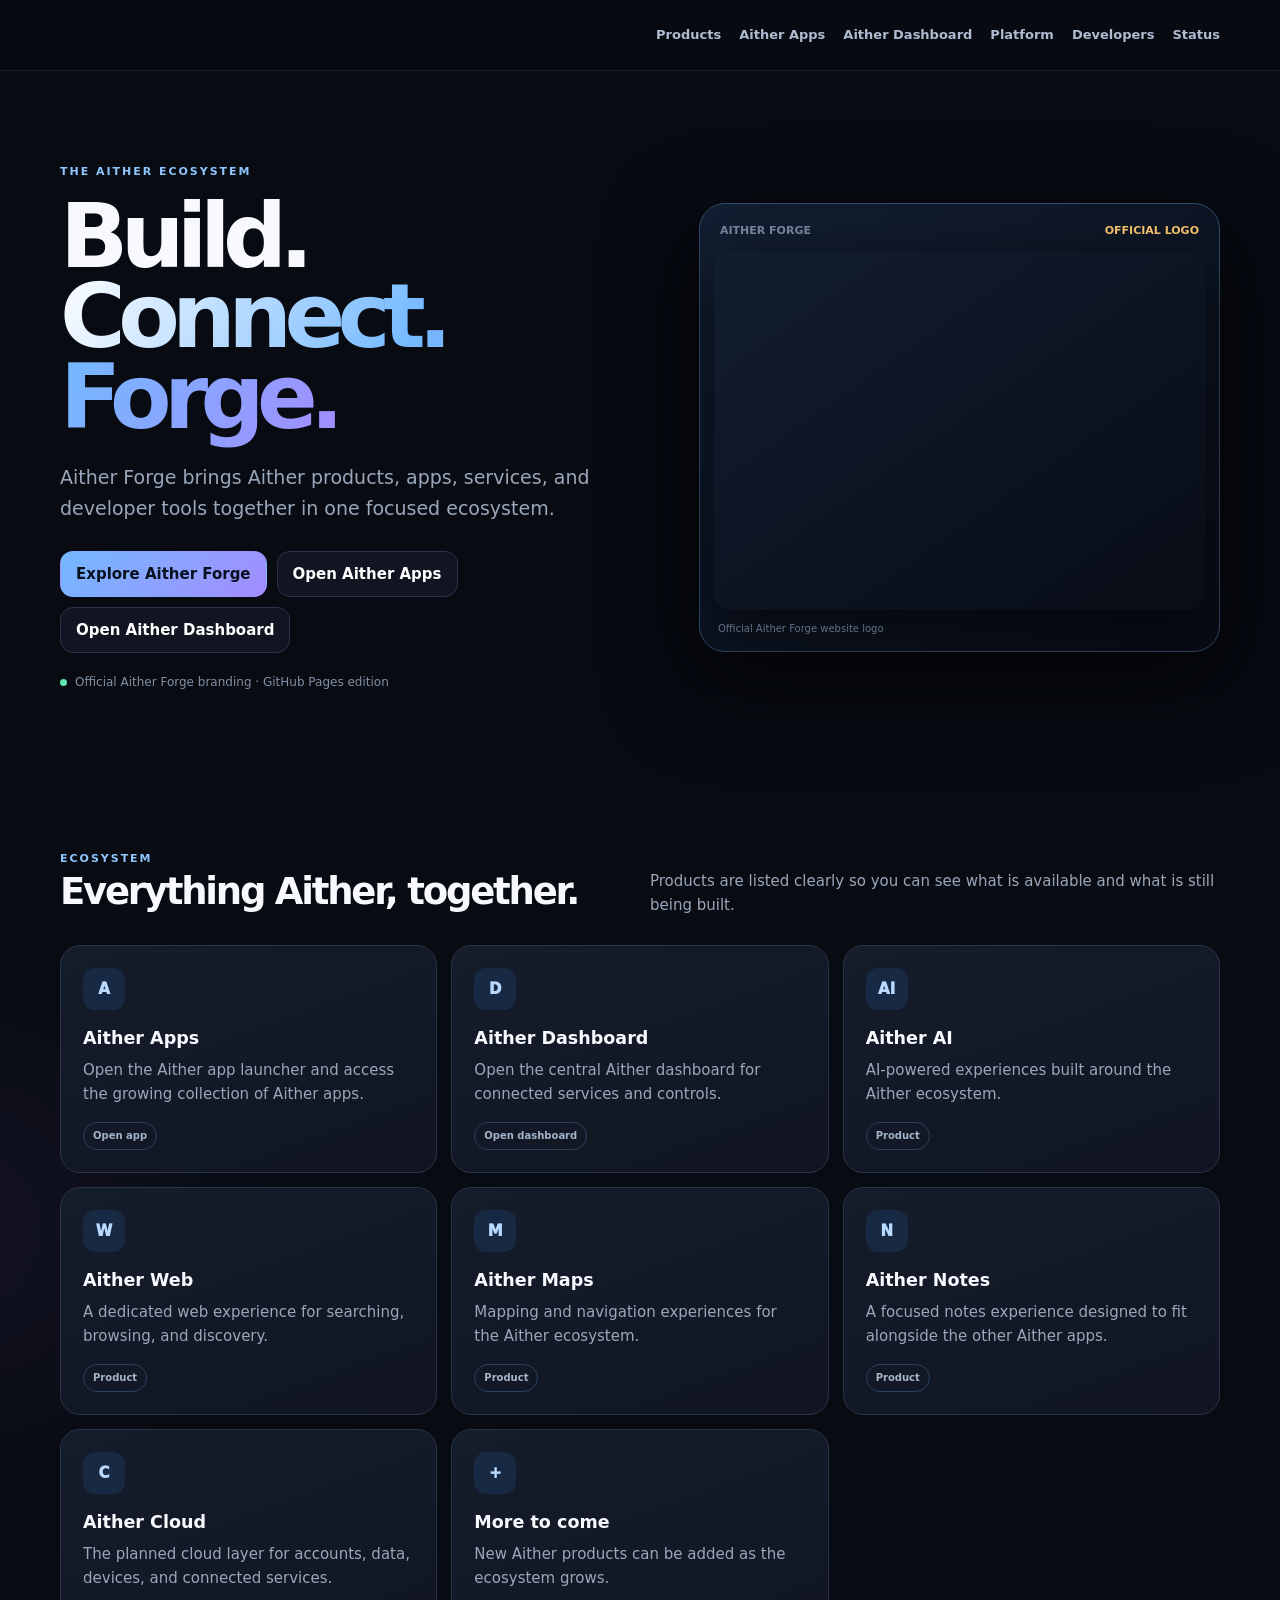
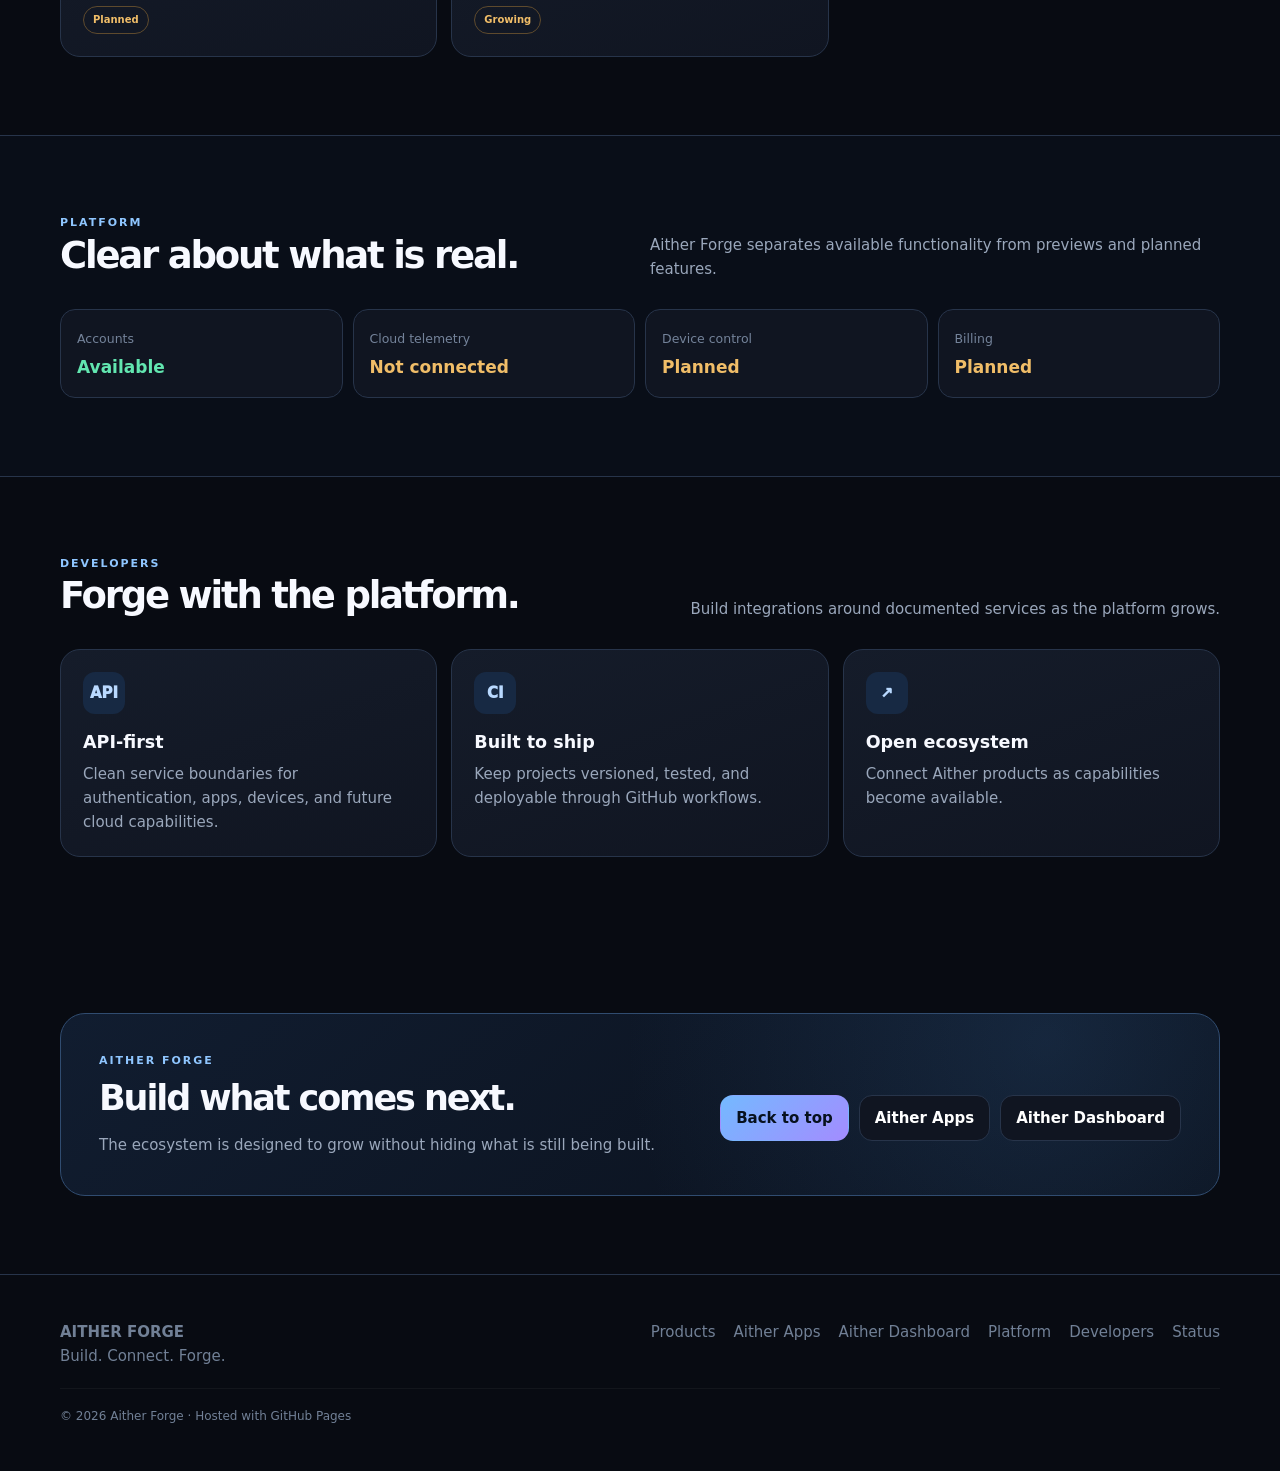
==== commit 463e87bf: "Add Aither Apps and Aither Dashboard links" ====
--- a/index.html
+++ b/index.html
@@ -12,21 +12,21 @@
 <style>
 :root{--bg:#080b12;--panel:#101521;--panel2:#151c2a;--text:#f7f9ff;--muted:#9aa7bb;--line:#27344a;--blue:#74b9ff;--violet:#a38cff;--green:#62e6b0;--max:1160px}
 *{box-sizing:border-box}html{scroll-behavior:smooth}body{margin:0;background:radial-gradient(800px 500px at 80% -10%,#315c9a40,transparent 65%),radial-gradient(600px 400px at -10% 40%,#704fb020,transparent 70%),var(--bg);color:var(--text);font:15px/1.6 system-ui,-apple-system,BlinkMacSystemFont,"Segoe UI",sans-serif;-webkit-font-smoothing:antialiased}a{color:inherit;text-decoration:none}button{font:inherit}.wrap{width:min(var(--max),calc(100% - 32px));margin:auto}
-header{position:sticky;top:0;z-index:10;background:#080b12e8;border-bottom:1px solid #ffffff12;backdrop-filter:blur(18px);-webkit-backdrop-filter:blur(18px)}.nav{min-height:70px;display:flex;align-items:center;gap:24px}.brand{display:inline-flex;align-items:center}.brand-logo{display:block;width:150px;height:auto;max-height:54px;object-fit:contain}.brand-text{font-size:19px;font-weight:950;letter-spacing:-.05em;display:none}.brand-text span{color:var(--blue)}nav{display:flex;gap:22px;margin-left:auto}nav a{color:#aebbd0;font-size:13px;font-weight:700}nav a:hover{color:#fff}.menu{display:none;margin-left:auto;background:transparent;color:#fff;border:1px solid var(--line);border-radius:12px;padding:8px 11px}.hero{padding:92px 0 80px;display:grid;grid-template-columns:1fr .9fr;gap:60px;align-items:center}.eyebrow{text-transform:uppercase;letter-spacing:.18em;color:#8fc6ff;font-size:11px;font-weight:900}.hero h1{font-size:clamp(54px,7vw,92px);line-height:.9;letter-spacing:-.085em;margin:15px 0 25px}.gradient{background:linear-gradient(120deg,#fff,var(--blue) 55%,var(--violet));-webkit-background-clip:text;background-clip:text;color:transparent}.lead{font-size:19px;color:var(--muted);max-width:650px}.actions{display:flex;gap:10px;flex-wrap:wrap;margin-top:28px}.btn{display:inline-flex;align-items:center;justify-content:center;border:1px solid var(--line);background:var(--panel);color:#fff;border-radius:13px;padding:10px 15px;font-weight:800;cursor:pointer}.btn.primary{border-color:transparent;background:linear-gradient(135deg,var(--blue),var(--violet));color:#07111e}.notice{margin-top:20px;color:#8290a5;font-size:12px}.dot{display:inline-block;width:7px;height:7px;border-radius:50%;background:var(--green);margin-right:8px}.preview{border:1px solid #304966;border-radius:26px;padding:14px;background:linear-gradient(145deg,#121e31,#080c15);box-shadow:0 30px 90px #0009}.forge-logo{display:block;width:100%;height:auto;border-radius:18px;box-shadow:0 20px 60px #0009}.previewbar{display:flex;justify-content:space-between;padding:4px 6px 12px;color:#71839b;font-size:11px;font-weight:800}.tag{color:#f0bd68}.screen{border:1px solid #263c58;border-radius:18px;overflow:hidden;background:#080f19}.screenhead{padding:16px;border-bottom:1px solid var(--line);display:flex;justify-content:space-between}.badge{font-size:10px;color:#f0bd68;border:1px solid #6c512b;padding:3px 7px;border-radius:99px}.screenbody{padding:17px}.welcome{padding:17px;border:1px solid #29415f;border-radius:14px;background:linear-gradient(135deg,#0e1a2b,#0b1320)}.welcome strong{display:block;font-size:17px}.welcome span{color:var(--muted);font-size:12px}.skeletons{display:grid;grid-template-columns:1fr 1fr;gap:9px;margin-top:10px}.skeleton{height:78px;border:1px solid #20334b;border-radius:12px;background:#0d1624}.previewfoot{padding:11px 4px 0;color:#617188;font-size:10px}section{padding:78px 0}.alt{background:#090e18;border-block:1px solid var(--line)}.head{display:flex;justify-content:space-between;align-items:end;gap:30px;margin-bottom:28px}.head h2{font-size:37px;line-height:1.05;letter-spacing:-.06em;margin:5px 0}.head p{max-width:570px;color:var(--muted);margin:0}.grid{display:grid;grid-template-columns:repeat(3,1fr);gap:14px}.card{background:linear-gradient(160deg,var(--panel2),var(--panel));border:1px solid var(--line);border-radius:20px;padding:22px}.icon{width:42px;height:42px;display:grid;place-items:center;border-radius:12px;background:#172943;color:#b9d9ff;font-weight:950}.card h3{margin:14px 0 6px}.card p{color:var(--muted);margin:0}.pill{display:inline-flex;margin-top:16px;padding:5px 9px;border:1px solid #29415d;border-radius:99px;color:#a4b4c9;font-size:10px;font-weight:800}.planned{color:#f0bd68;border-color:#5e4a2d}.status{display:grid;grid-template-columns:repeat(4,1fr);gap:10px}.stat{border:1px solid var(--line);border-radius:15px;padding:16px;background:var(--panel)}.stat small{color:#74839a}.stat b{display:block;margin-top:4px;font-size:17px}.available{color:var(--green)}.cta{border:1px solid #304c70;border-radius:25px;padding:38px;background:radial-gradient(circle at 85% 15%,#315b8b45,transparent 42%),linear-gradient(140deg,#111d30,#0a101b);display:flex;justify-content:space-between;align-items:center;gap:25px}.cta h2{font-size:35px;margin:0 0 7px;letter-spacing:-.06em}.cta p{color:var(--muted);margin:0}footer{padding:45px 0;border-top:1px solid var(--line);color:#718096}.foot{display:flex;justify-content:space-between;gap:20px;flex-wrap:wrap}.links{display:flex;gap:18px;flex-wrap:wrap}.copyright{width:100%;padding-top:18px;border-top:1px solid #ffffff0b;font-size:12px}
+header{position:sticky;top:0;z-index:10;background:#080b12e8;border-bottom:1px solid #ffffff12;backdrop-filter:blur(18px);-webkit-backdrop-filter:blur(18px)}.nav{min-height:70px;display:flex;align-items:center;gap:24px}.brand{display:inline-flex;align-items:center}.brand-logo{display:block;width:150px;height:auto;max-height:54px;object-fit:contain}.brand-text{font-size:19px;font-weight:950;letter-spacing:-.05em;display:none}.brand-text span{color:var(--blue)}nav{display:flex;gap:18px;margin-left:auto}nav a{color:#aebbd0;font-size:13px;font-weight:700}nav a:hover{color:#fff}.menu{display:none;margin-left:auto;background:transparent;color:#fff;border:1px solid var(--line);border-radius:12px;padding:8px 11px}.hero{padding:92px 0 80px;display:grid;grid-template-columns:1fr .9fr;gap:60px;align-items:center}.eyebrow{text-transform:uppercase;letter-spacing:.18em;color:#8fc6ff;font-size:11px;font-weight:900}.hero h1{font-size:clamp(54px,7vw,92px);line-height:.9;letter-spacing:-.085em;margin:15px 0 25px}.gradient{background:linear-gradient(120deg,#fff,var(--blue) 55%,var(--violet));-webkit-background-clip:text;background-clip:text;color:transparent}.lead{font-size:19px;color:var(--muted);max-width:650px}.actions{display:flex;gap:10px;flex-wrap:wrap;margin-top:28px}.btn{display:inline-flex;align-items:center;justify-content:center;border:1px solid var(--line);background:var(--panel);color:#fff;border-radius:13px;padding:10px 15px;font-weight:800;cursor:pointer}.btn.primary{border-color:transparent;background:linear-gradient(135deg,var(--blue),var(--violet));color:#07111e}.notice{margin-top:20px;color:#8290a5;font-size:12px}.dot{display:inline-block;width:7px;height:7px;border-radius:50%;background:var(--green);margin-right:8px}.preview{border:1px solid #304966;border-radius:26px;padding:14px;background:linear-gradient(145deg,#121e31,#080c15);box-shadow:0 30px 90px #0009}.forge-logo{display:block;width:100%;height:auto;border-radius:18px;box-shadow:0 20px 60px #0009}.previewbar{display:flex;justify-content:space-between;padding:4px 6px 12px;color:#71839b;font-size:11px;font-weight:800}.tag{color:#f0bd68}.screen{border:1px solid #263c58;border-radius:18px;overflow:hidden;background:#080f19}.screenhead{padding:16px;border-bottom:1px solid var(--line);display:flex;justify-content:space-between}.badge{font-size:10px;color:#f0bd68;border:1px solid #6c512b;padding:3px 7px;border-radius:99px}.screenbody{padding:17px}.welcome{padding:17px;border:1px solid #29415f;border-radius:14px;background:linear-gradient(135deg,#0e1a2b,#0b1320)}.welcome strong{display:block;font-size:17px}.welcome span{color:var(--muted);font-size:12px}.skeletons{display:grid;grid-template-columns:1fr 1fr;gap:9px;margin-top:10px}.skeleton{height:78px;border:1px solid #20334b;border-radius:12px;background:#0d1624}.previewfoot{padding:11px 4px 0;color:#617188;font-size:10px}section{padding:78px 0}.alt{background:#090e18;border-block:1px solid var(--line)}.head{display:flex;justify-content:space-between;align-items:end;gap:30px;margin-bottom:28px}.head h2{font-size:37px;line-height:1.05;letter-spacing:-.06em;margin:5px 0}.head p{max-width:570px;color:var(--muted);margin:0}.grid{display:grid;grid-template-columns:repeat(3,1fr);gap:14px}.card{background:linear-gradient(160deg,var(--panel2),var(--panel));border:1px solid var(--line);border-radius:20px;padding:22px}.icon{width:42px;height:42px;display:grid;place-items:center;border-radius:12px;background:#172943;color:#b9d9ff;font-weight:950}.card h3{margin:14px 0 6px}.card p{color:var(--muted);margin:0}.pill{display:inline-flex;margin-top:16px;padding:5px 9px;border:1px solid #29415d;border-radius:99px;color:#a4b4c9;font-size:10px;font-weight:800}.planned{color:#f0bd68;border-color:#5e4a2d}.status{display:grid;grid-template-columns:repeat(4,1fr);gap:10px}.stat{border:1px solid var(--line);border-radius:15px;padding:16px;background:var(--panel)}.stat small{color:#74839a}.stat b{display:block;margin-top:4px;font-size:17px}.available{color:var(--green)}.cta{border:1px solid #304c70;border-radius:25px;padding:38px;background:radial-gradient(circle at 85% 15%,#315b8b45,transparent 42%),linear-gradient(140deg,#111d30,#0a101b);display:flex;justify-content:space-between;align-items:center;gap:25px}.cta h2{font-size:35px;margin:0 0 7px;letter-spacing:-.06em}.cta p{color:var(--muted);margin:0}footer{padding:45px 0;border-top:1px solid var(--line);color:#718096}.foot{display:flex;justify-content:space-between;gap:20px;flex-wrap:wrap}.links{display:flex;gap:18px;flex-wrap:wrap}.copyright{width:100%;padding-top:18px;border-top:1px solid #ffffff0b;font-size:12px}
 @media(max-width:850px){nav{display:none;position:absolute;left:12px;right:12px;top:68px;padding:8px;border:1px solid var(--line);border-radius:15px;background:#0b101beF;box-shadow:0 20px 50px #0008;flex-direction:column;gap:2px}nav.open{display:flex}nav a{padding:12px}.menu{display:block}.hero{grid-template-columns:1fr;padding-top:60px}.grid{grid-template-columns:1fr 1fr}.status{grid-template-columns:1fr 1fr}}
 @media(max-width:560px){.wrap{width:calc(100% - 24px)}.nav{min-height:62px}.brand-logo{width:118px;max-height:46px}.hero{padding:52px 0}.hero h1{font-size:54px}.lead{font-size:17px}.head{display:block}.head h2{font-size:30px}.head p{margin-top:9px}.grid{grid-template-columns:1fr}.status{grid-template-columns:1fr 1fr}.cta{display:block;padding:28px}.cta .actions{margin-top:18px}.preview{border-radius:21px}}
 </style>
 </head>
 <body>
-<header><div class="wrap nav"><a class="brand" href="#home" aria-label="Aither Forge home"><img class="brand-logo" src="./aither-forge-logo.jpg" alt="Aither Forge"></a><nav id="nav"><a href="#products">Products</a><a href="#platform">Platform</a><a href="#developers">Developers</a><a href="#status">Status</a></nav><button class="menu" id="menu" aria-label="Open menu" aria-expanded="false">☰</button></div></header>
+<header><div class="wrap nav"><a class="brand" href="#home" aria-label="Aither Forge home"><img class="brand-logo" src="./aither-forge-logo.jpg" alt="Aither Forge"></a><nav id="nav"><a href="#products">Products</a><a href="https://aitherforge.github.io/AitherApps/">Aither Apps</a><a href="https://aitherforge.github.io/AitherDashboard/">Aither Dashboard</a><a href="#platform">Platform</a><a href="#developers">Developers</a><a href="#status">Status</a></nav><button class="menu" id="menu" aria-label="Open menu" aria-expanded="false">☰</button></div></header>
 <main>
-<section class="wrap hero" id="home"><div><div class="eyebrow">The Aither ecosystem</div><h1>Build.<br><span class="gradient">Connect. Forge.</span></h1><p class="lead">Aither Forge brings Aither products, apps, services, and developer tools together in one focused ecosystem.</p><div class="actions"><a class="btn primary" href="#products">Explore Aither Forge</a><a class="btn" href="#developers">For developers</a></div><div class="notice"><span class="dot"></span>Official Aither Forge branding · GitHub Pages edition</div></div><div class="preview"><div class="previewbar"><span>AITHER FORGE</span><span class="tag">OFFICIAL LOGO</span></div><img class="forge-logo" src="./aither-forge-logo.jpg" alt="Aither Forge — Building the future. Powering your world."><div class="previewfoot">Official Aither Forge website logo</div></div></section>
-<section id="products"><div class="wrap"><div class="head"><div><div class="eyebrow">Ecosystem</div><h2>Everything Aither, together.</h2></div><p>Products are listed clearly so you can see what is available and what is still being built.</p></div><div class="grid"><article class="card"><div class="icon">AI</div><h3>Aither AI</h3><p>AI-powered experiences built around the Aither ecosystem.</p><span class="pill">Product</span></article><article class="card"><div class="icon">W</div><h3>Aither Web</h3><p>A dedicated web experience for searching, browsing, and discovery.</p><span class="pill">Product</span></article><article class="card"><div class="icon">M</div><h3>Aither Maps</h3><p>Mapping and navigation experiences for the Aither ecosystem.</p><span class="pill">Product</span></article><article class="card"><div class="icon">N</div><h3>Aither Notes</h3><p>A focused notes experience designed to fit alongside the other Aither apps.</p><span class="pill">Product</span></article><article class="card"><div class="icon">C</div><h3>Aither Cloud</h3><p>The planned cloud layer for accounts, data, devices, and connected services.</p><span class="pill planned">Planned</span></article><article class="card"><div class="icon">+</div><h3>More to come</h3><p>New Aither products can be added as the ecosystem grows.</p><span class="pill planned">Growing</span></article></div></div></section>
+<section class="wrap hero" id="home"><div><div class="eyebrow">The Aither ecosystem</div><h1>Build.<br><span class="gradient">Connect. Forge.</span></h1><p class="lead">Aither Forge brings Aither products, apps, services, and developer tools together in one focused ecosystem.</p><div class="actions"><a class="btn primary" href="#products">Explore Aither Forge</a><a class="btn" href="https://aitherforge.github.io/AitherApps/">Open Aither Apps</a><a class="btn" href="https://aitherforge.github.io/AitherDashboard/">Open Aither Dashboard</a></div><div class="notice"><span class="dot"></span>Official Aither Forge branding · GitHub Pages edition</div></div><div class="preview"><div class="previewbar"><span>AITHER FORGE</span><span class="tag">OFFICIAL LOGO</span></div><img class="forge-logo" src="./aither-forge-logo.jpg" alt="Aither Forge — Building the future. Powering your world."><div class="previewfoot">Official Aither Forge website logo</div></div></section>
+<section id="products"><div class="wrap"><div class="head"><div><div class="eyebrow">Ecosystem</div><h2>Everything Aither, together.</h2></div><p>Products are listed clearly so you can see what is available and what is still being built.</p></div><div class="grid"><a class="card" href="https://aitherforge.github.io/AitherApps/"><div class="icon">A</div><h3>Aither Apps</h3><p>Open the Aither app launcher and access the growing collection of Aither apps.</p><span class="pill">Open app</span></a><a class="card" href="https://aitherforge.github.io/AitherDashboard/"><div class="icon">D</div><h3>Aither Dashboard</h3><p>Open the central Aither dashboard for connected services and controls.</p><span class="pill">Open dashboard</span></a><article class="card"><div class="icon">AI</div><h3>Aither AI</h3><p>AI-powered experiences built around the Aither ecosystem.</p><span class="pill">Product</span></article><article class="card"><div class="icon">W</div><h3>Aither Web</h3><p>A dedicated web experience for searching, browsing, and discovery.</p><span class="pill">Product</span></article><article class="card"><div class="icon">M</div><h3>Aither Maps</h3><p>Mapping and navigation experiences for the Aither ecosystem.</p><span class="pill">Product</span></article><article class="card"><div class="icon">N</div><h3>Aither Notes</h3><p>A focused notes experience designed to fit alongside the other Aither apps.</p><span class="pill">Product</span></article><article class="card"><div class="icon">C</div><h3>Aither Cloud</h3><p>The planned cloud layer for accounts, data, devices, and connected services.</p><span class="pill planned">Planned</span></article><article class="card"><div class="icon">+</div><h3>More to come</h3><p>New Aither products can be added as the ecosystem grows.</p><span class="pill planned">Growing</span></article></div></div></section>
 <section class="alt" id="platform"><div class="wrap"><div class="head"><div><div class="eyebrow">Platform</div><h2>Clear about what is real.</h2></div><p>Aither Forge separates available functionality from previews and planned features.</p></div><div class="status"><div class="stat"><small>Accounts</small><b class="available">Available</b></div><div class="stat"><small>Cloud telemetry</small><b class="planned">Not connected</b></div><div class="stat"><small>Device control</small><b class="planned">Planned</b></div><div class="stat"><small>Billing</small><b class="planned">Planned</b></div></div></div></section>
 <section id="developers"><div class="wrap"><div class="head"><div><div class="eyebrow">Developers</div><h2>Forge with the platform.</h2></div><p>Build integrations around documented services as the platform grows.</p></div><div class="grid"><article class="card"><div class="icon">API</div><h3>API-first</h3><p>Clean service boundaries for authentication, apps, devices, and future cloud capabilities.</p></article><article class="card"><div class="icon">CI</div><h3>Built to ship</h3><p>Keep projects versioned, tested, and deployable through GitHub workflows.</p></article><article class="card"><div class="icon">↗</div><h3>Open ecosystem</h3><p>Connect Aither products as capabilities become available.</p></article></div></div></section>
-<section id="status"><div class="wrap"><div class="cta"><div><div class="eyebrow">Aither Forge</div><h2>Build what comes next.</h2><p>The ecosystem is designed to grow without hiding what is still being built.</p></div><div class="actions"><a class="btn primary" href="#home">Back to top</a><a class="btn" href="#products">View products</a></div></div></div></section>
+<section id="status"><div class="wrap"><div class="cta"><div><div class="eyebrow">Aither Forge</div><h2>Build what comes next.</h2><p>The ecosystem is designed to grow without hiding what is still being built.</p></div><div class="actions"><a class="btn primary" href="#home">Back to top</a><a class="btn" href="https://aitherforge.github.io/AitherApps/">Aither Apps</a><a class="btn" href="https://aitherforge.github.io/AitherDashboard/">Aither Dashboard</a></div></div></div></section>
 </main>
-<footer><div class="wrap foot"><div><strong>AITHER FORGE</strong><div>Build. Connect. Forge.</div></div><div class="links"><a href="#products">Products</a><a href="#platform">Platform</a><a href="#developers">Developers</a><a href="#status">Status</a></div><div class="copyright">© 2026 Aither Forge · Hosted with GitHub Pages</div></div></footer>
+<footer><div class="wrap foot"><div><strong>AITHER FORGE</strong><div>Build. Connect. Forge.</div></div><div class="links"><a href="#products">Products</a><a href="https://aitherforge.github.io/AitherApps/">Aither Apps</a><a href="https://aitherforge.github.io/AitherDashboard/">Aither Dashboard</a><a href="#platform">Platform</a><a href="#developers">Developers</a><a href="#status">Status</a></div><div class="copyright">© 2026 Aither Forge · Hosted with GitHub Pages</div></div></footer>
 <script>
 (function(){
  const nav=document.getElementById('nav'),menu=document.getElementById('menu');
